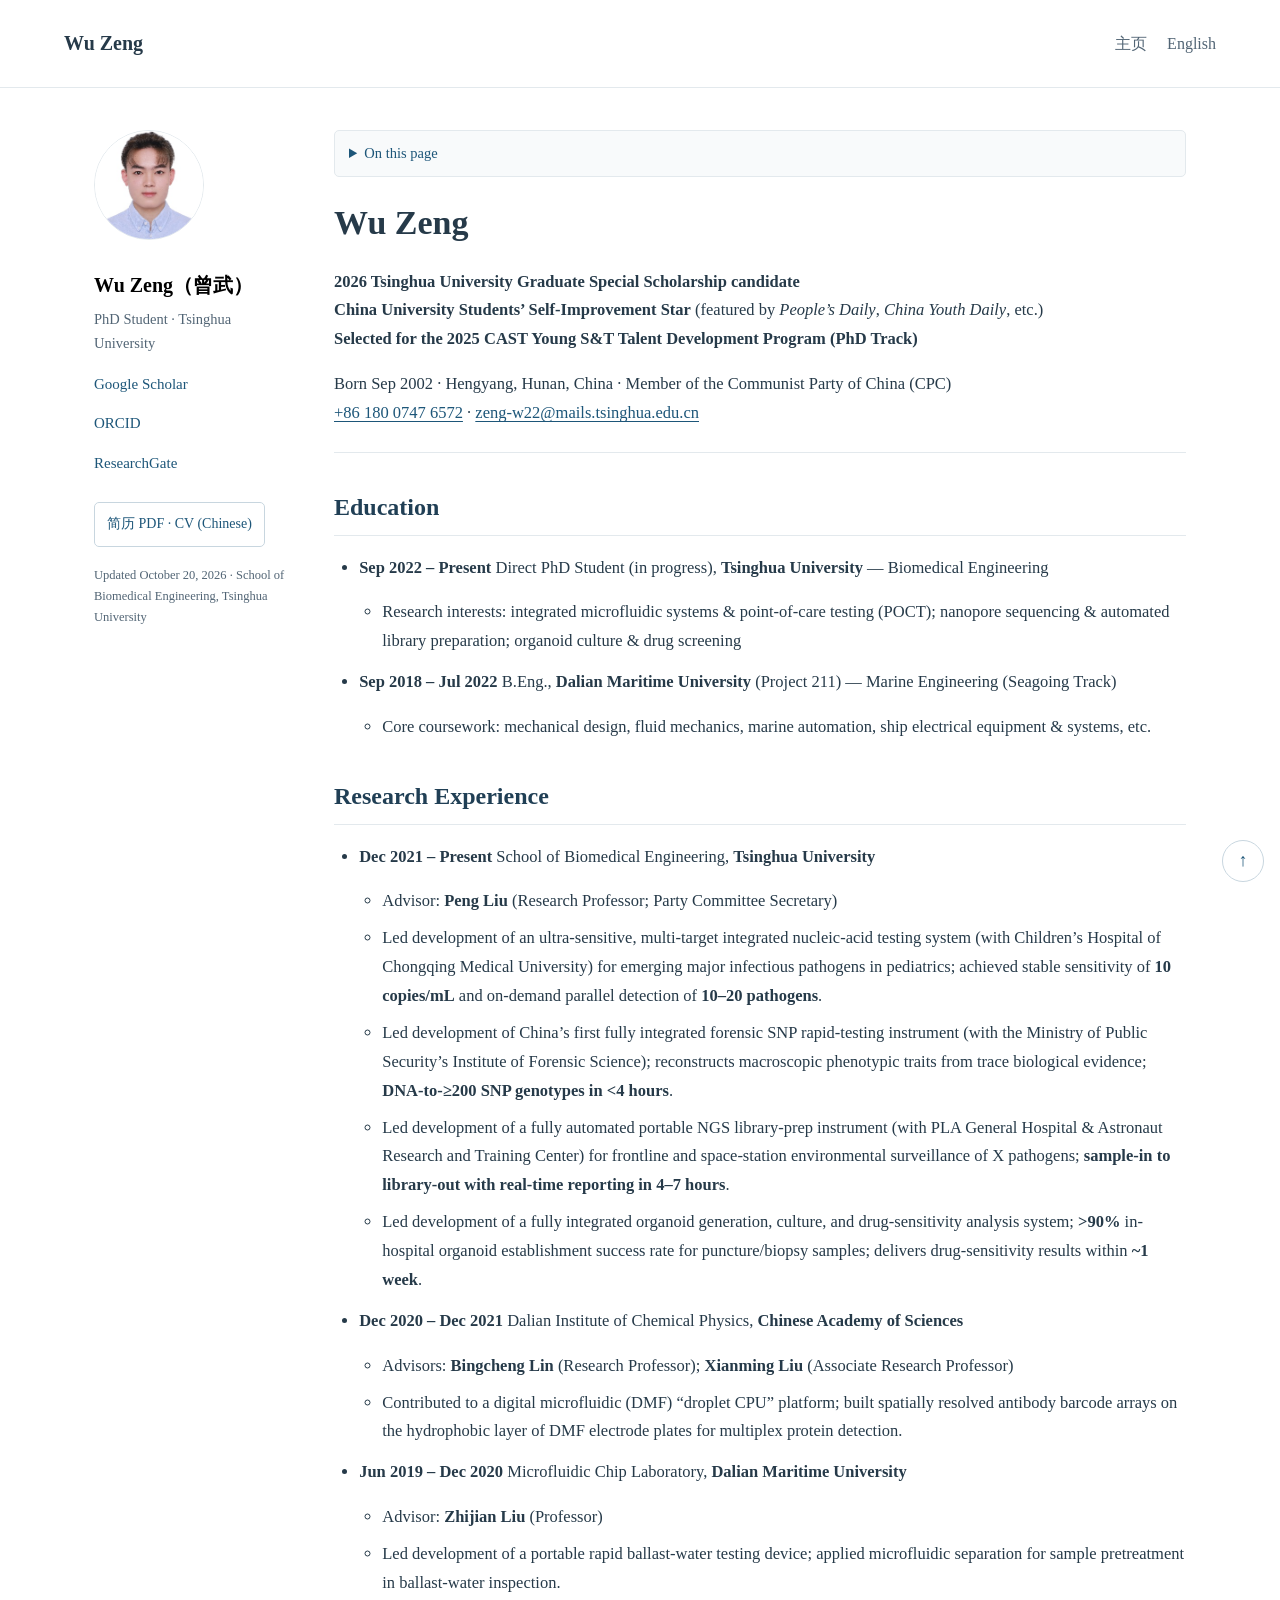
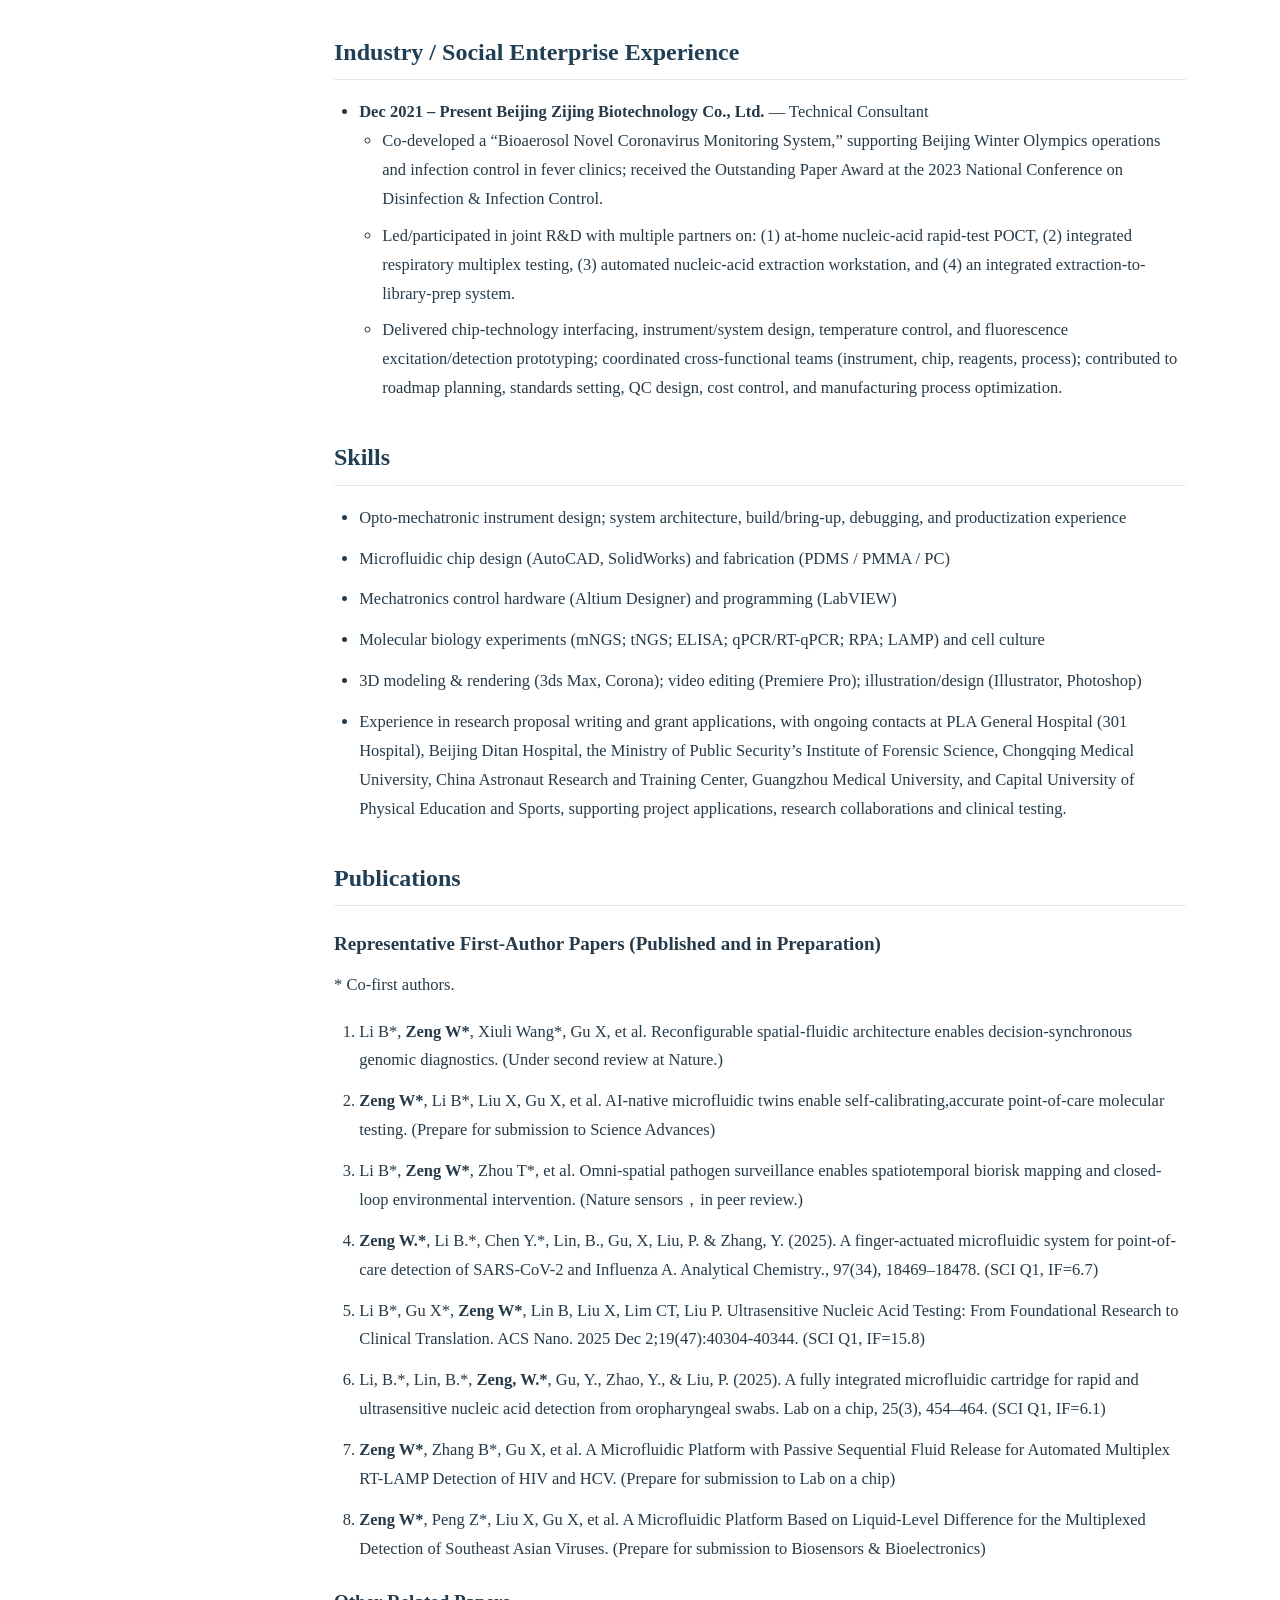
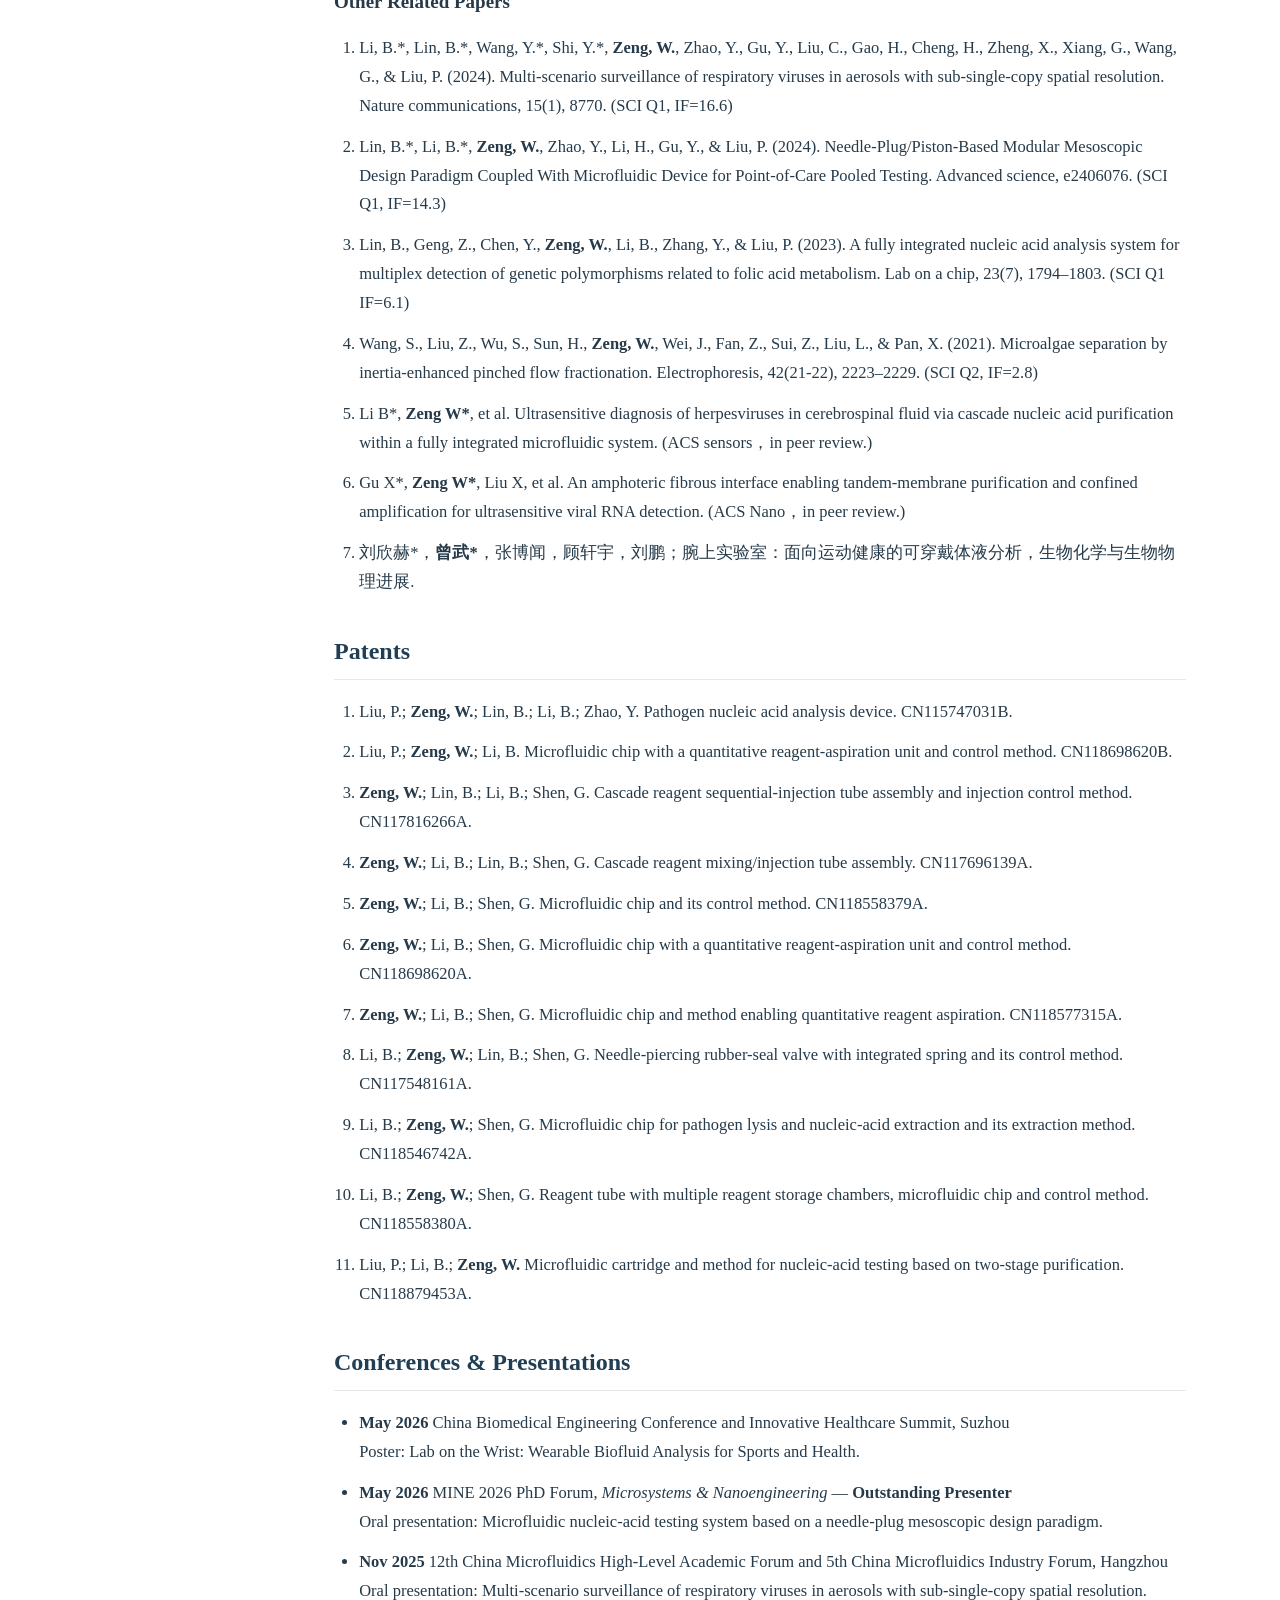
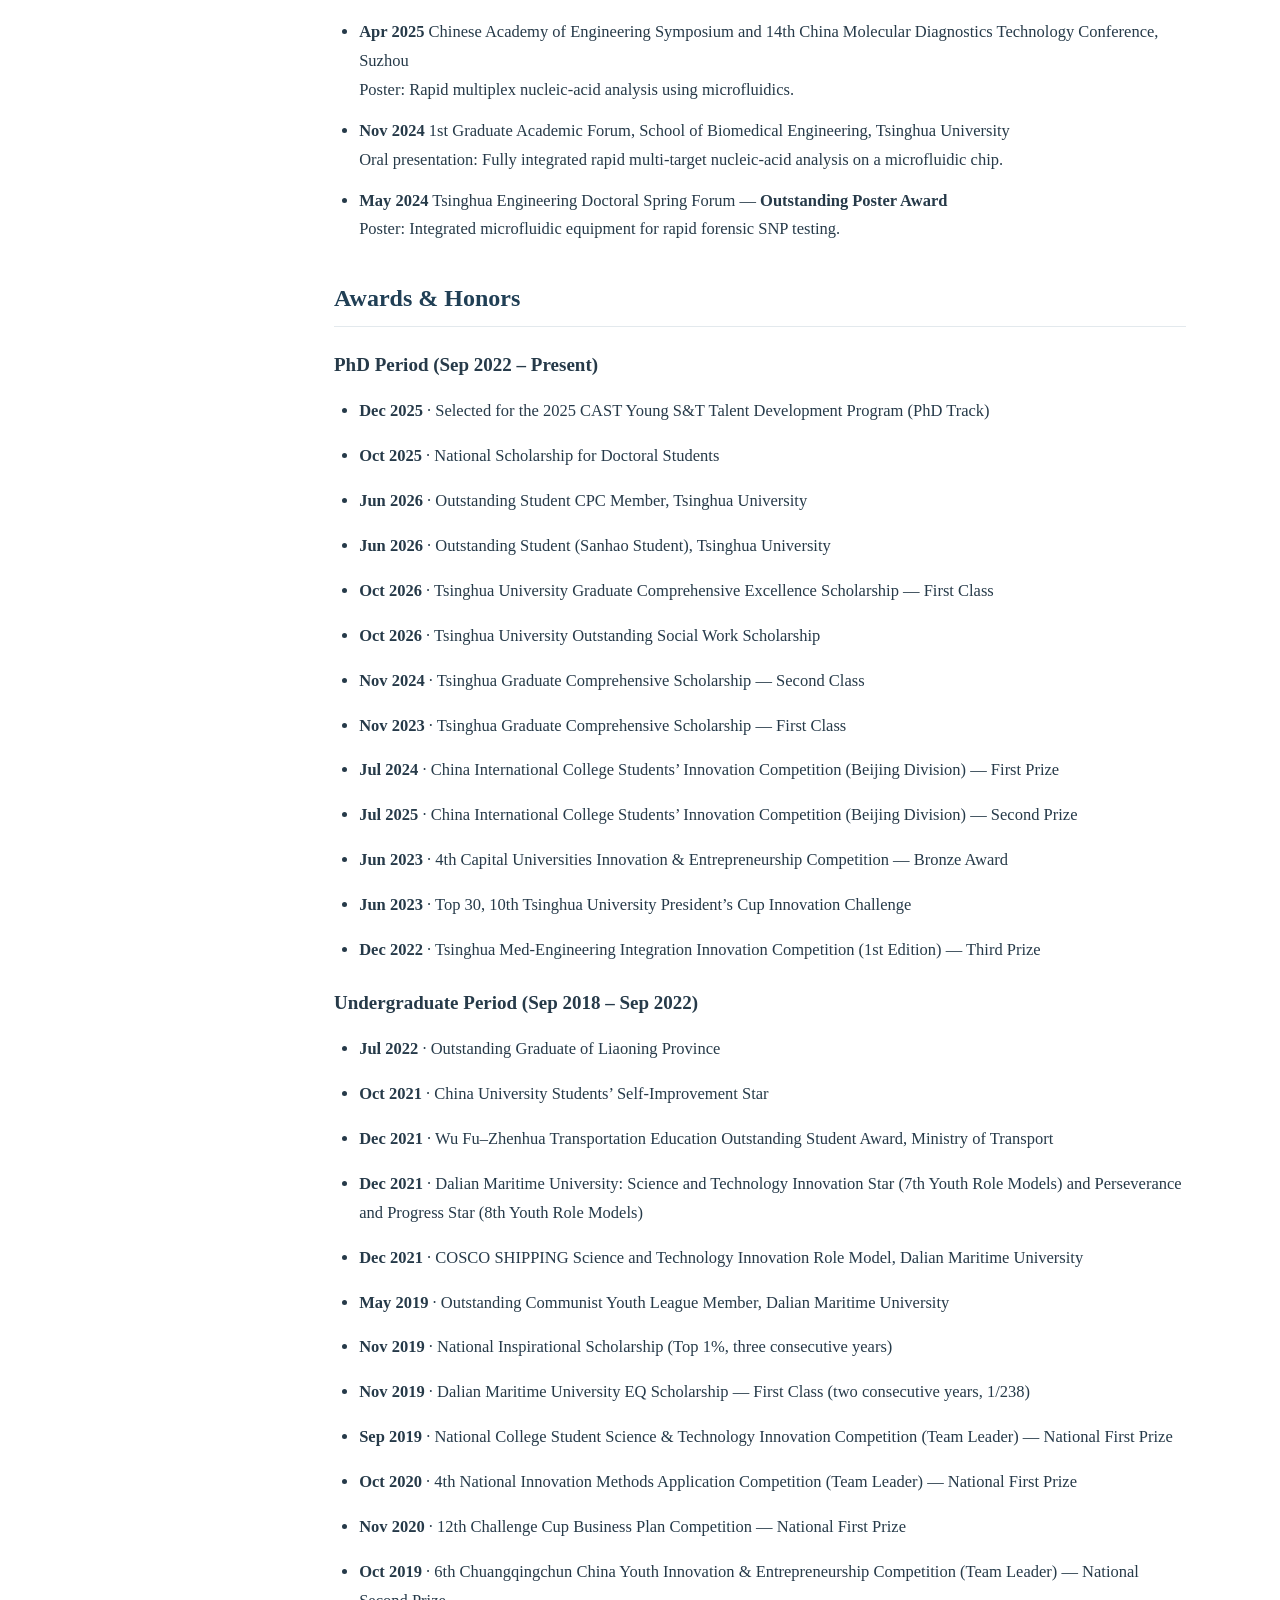
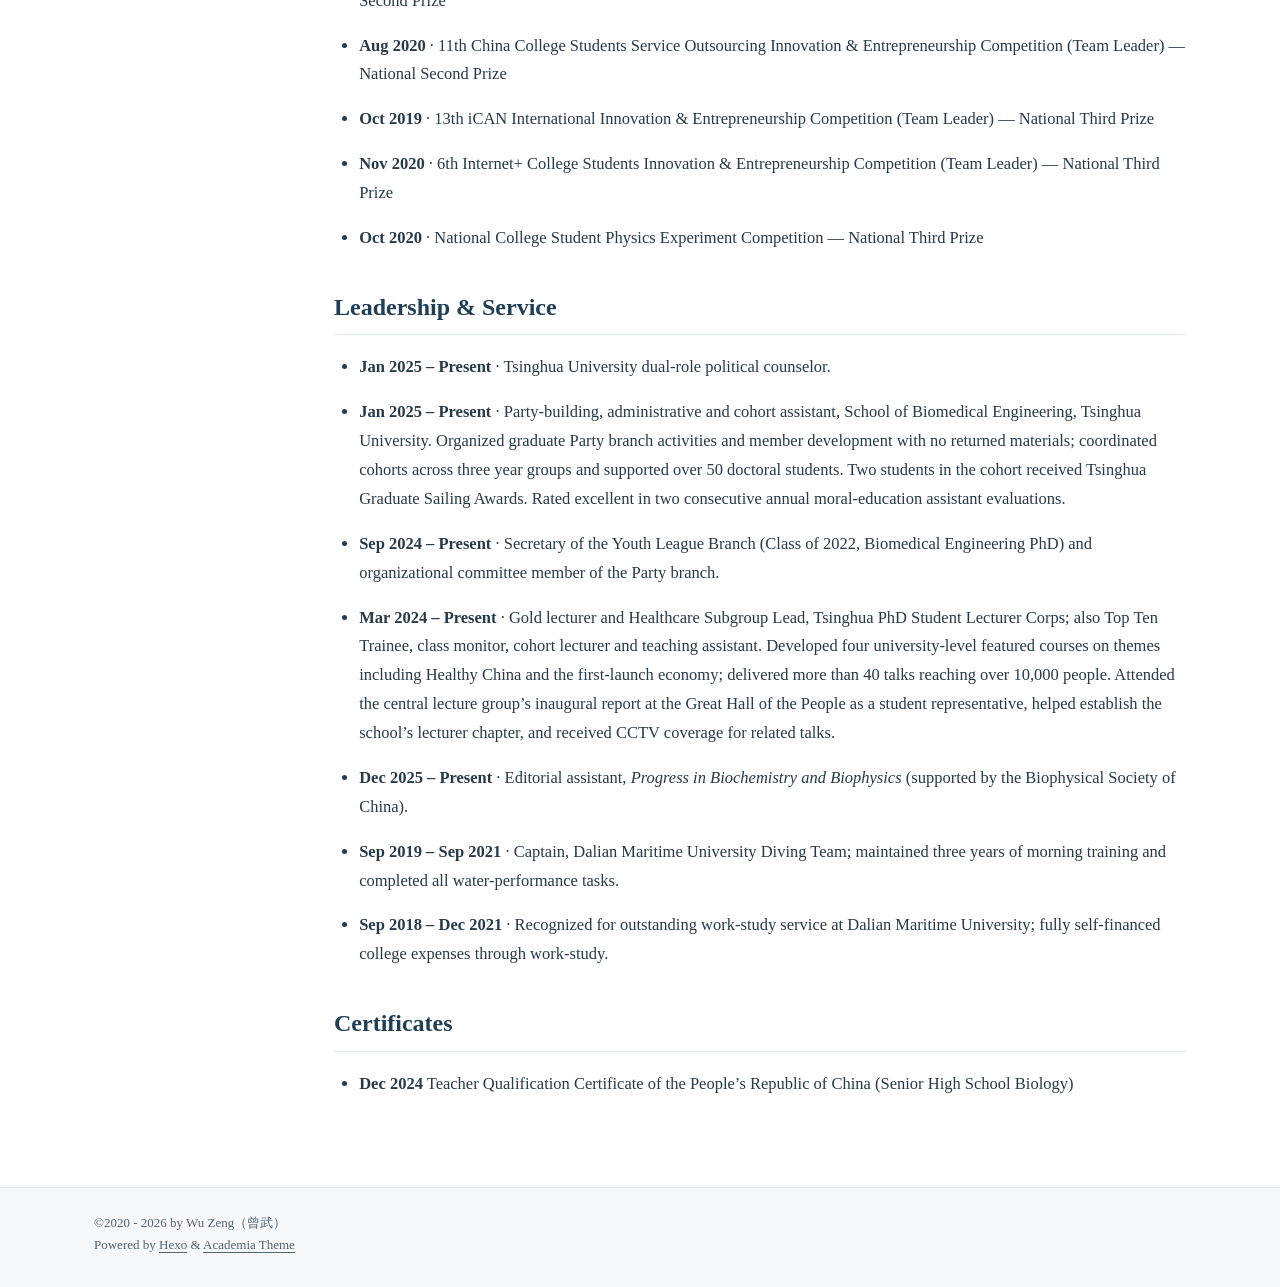
==== About/index.html @ 2850b3fa "Update profile from October 2026 resume Refresh bilingual publications, patents, awards, leadership " ====
<!DOCTYPE html><html lang="en"><head><meta charset="UTF-8"><meta http-equiv="X-UA-Compatible" content="IE=edge"><meta name="viewport" content="width=device-width, initial-scale=1"><title>Wu Zeng | Tsinghua University</title><meta name="author" content="Wu Zeng（曾武）"><meta name="description" content="Wu Zeng, PhD student in Biomedical Engineering at Tsinghua University. Research in microfluidics, molecular diagnostics, automated sequencing library preparation and organoids."><meta name="theme-color" content="#233e55"><meta name="referrer" content="strict-origin-when-cross-origin"><link rel="canonical" href="https://zengwu.cc/About/"><link rel="alternate" hreflang="zh-CN" href="https://zengwu.cc/"><link rel="alternate" hreflang="en" href="https://zengwu.cc/About/"><meta property="og:type" content="profile"><meta property="og:title" content="Wu Zeng | Tsinghua University"><meta property="og:description" content="Wu Zeng, PhD student in Biomedical Engineering at Tsinghua University. Research in microfluidics, molecular diagnostics, automated sequencing library preparation and organoids."><meta property="og:url" content="https://zengwu.cc/About/"><meta property="og:image" content="https://zengwu.cc/img/profile.png"><meta property="og:locale" content="en_US"><link rel="shortcut icon" href="/img/favicon.png"><link rel="stylesheet" href="/css/index.css"><link rel="stylesheet" href="/css/academic.css"></head><body id="top"><a class="skip-link" href="#main-content">Skip to content</a><header id="page_header"><div class="header_wrap"><div id="blog_name"><a class="blog_title" id="site-name" href="/">Wu Zeng</a></div><ul class="menus_items"><li class="menus_item"><a class="site-page" href="/"> 主页</a></li><li class="menus_item"><a class="site-page" href="/About/"> English</a></li></ul></div></header><main id="page_main"><div class="side-card sticky"><div class="card-wrap" itemscope itemtype="https://schema.org/Person"><div class="author-avatar"><img class="avatar-img" src="/img/profile.png" alt="曾武 Wu Zeng" width="110" height="110"></div><div class="author-discrip"><h3>Wu Zeng（曾武）</h3><p class="author-bio">PhD Student · Tsinghua University</p></div><div class="author-links"><ul class="social-links"><li><a class="e-social-link" href="https://scholar.google.com/citations?hl=zh-CN&amp;user=HeddSzEAAAAJ" target="_blank" rel="noopener noreferrer">Google Scholar</a></li><li><a class="e-social-link" href="https://orcid.org/0009-0006-3625-1698" target="_blank" rel="noopener noreferrer">ORCID</a></li><li><a class="e-social-link" href="https://www.researchgate.net/profile/Wu-Zeng-8?ev=hdr_xprf" target="_blank" rel="noopener noreferrer">ResearchGate</a></li></ul></div><a class="cv-links" href="/attaches/CV.pdf?v=290e15d41c3a" target="_blank" rel="noopener">简历 PDF · CV (Chinese)</a><p class="profile-updated">Updated October 20, 2026 · School of Biomedical Engineering, Tsinghua University</p></div></div><div class="page" id="main-content" itemscope itemtype="https://schema.org/CreativeWork"><details class="page-toc"><summary>On this page</summary><nav aria-label="On this page"><ol class="toc"><li class="toc-item toc-level-2"><a class="toc-link" href="#Education"><span class="toc-text">Education</span></a></li><li class="toc-item toc-level-2"><a class="toc-link" href="#Research-Experience"><span class="toc-text">Research Experience</span></a></li><li class="toc-item toc-level-2"><a class="toc-link" href="#Industry-Social-Enterprise-Experience"><span class="toc-text">Industry &#x2F; Social Enterprise Experience</span></a></li><li class="toc-item toc-level-2"><a class="toc-link" href="#Skills"><span class="toc-text">Skills</span></a></li><li class="toc-item toc-level-2"><a class="toc-link" href="#Publications"><span class="toc-text">Publications</span></a></li><li class="toc-item toc-level-2"><a class="toc-link" href="#Patents"><span class="toc-text">Patents</span></a></li><li class="toc-item toc-level-2"><a class="toc-link" href="#Conferences-Presentations"><span class="toc-text">Conferences &amp; Presentations</span></a></li><li class="toc-item toc-level-2"><a class="toc-link" href="#Awards-Honors"><span class="toc-text">Awards &amp; Honors</span></a></li><li class="toc-item toc-level-2"><a class="toc-link" href="#Leadership-Service"><span class="toc-text">Leadership &amp; Service</span></a></li><li class="toc-item toc-level-2"><a class="toc-link" href="#Certificates"><span class="toc-text">Certificates</span></a></li></ol></nav></details><h1 class="page-title">Wu Zeng</h1><article><p><strong>2026 Tsinghua University Graduate Special Scholarship candidate</strong><br><strong>China University Students’ Self-Improvement Star</strong> (featured by <em>People’s Daily</em>, <em>China Youth Daily</em>, etc.)<br><strong>Selected for the 2025 CAST Young S&amp;T Talent Development Program (PhD Track)</strong></p>
<p>Born Sep 2002 · Hengyang, Hunan, China · Member of the Communist Party of China (CPC)<br><a href="tel:+8618007476572">+86 180 0747 6572</a> · <a href="mailto:&#x7a;&#x65;&#x6e;&#x67;&#45;&#119;&#50;&#50;&#x40;&#x6d;&#x61;&#x69;&#108;&#115;&#x2e;&#116;&#115;&#x69;&#x6e;&#103;&#x68;&#117;&#97;&#x2e;&#x65;&#x64;&#x75;&#x2e;&#99;&#x6e;">zeng-w22@mails.tsinghua.edu.cn</a></p>
<hr>
<h2 id="Education"><a href="#Education" class="headerlink" title="Education"></a>Education</h2><ul>
<li><p><strong>Sep 2022 – Present</strong>  Direct PhD Student (in progress), <strong>Tsinghua University</strong> — Biomedical Engineering  </p>
<ul>
<li>Research interests: integrated microfluidic systems &amp; point-of-care testing (POCT); nanopore sequencing &amp; automated library preparation; organoid culture &amp; drug screening</li>
</ul>
</li>
<li><p><strong>Sep 2018 – Jul 2022</strong>  B.Eng., <strong>Dalian Maritime University</strong> (Project 211) — Marine Engineering (Seagoing Track)  </p>
<ul>
<li>Core coursework: mechanical design, fluid mechanics, marine automation, ship electrical equipment &amp; systems, etc.</li>
</ul>
</li>
</ul>
<h2 id="Research-Experience"><a href="#Research-Experience" class="headerlink" title="Research Experience"></a>Research Experience</h2><ul>
<li><p><strong>Dec 2021 – Present</strong>  School of Biomedical Engineering, <strong>Tsinghua University</strong>  </p>
<ul>
<li>Advisor: <strong>Peng Liu</strong> (Research Professor; Party Committee Secretary)  </li>
<li>Led development of an ultra-sensitive, multi-target integrated nucleic-acid testing system (with Children’s Hospital of Chongqing Medical University) for emerging major infectious pathogens in pediatrics; achieved stable sensitivity of <strong>10 copies&#x2F;mL</strong> and on-demand parallel detection of <strong>10–20 pathogens</strong>.  </li>
<li>Led development of China’s first fully integrated forensic SNP rapid-testing instrument (with the Ministry of Public Security’s Institute of Forensic Science); reconstructs macroscopic phenotypic traits from trace biological evidence; <strong>DNA-to-≥200 SNP genotypes in &lt;4 hours</strong>.  </li>
<li>Led development of a fully automated portable NGS library-prep instrument (with PLA General Hospital &amp; Astronaut Research and Training Center) for frontline and space-station environmental surveillance of X pathogens; <strong>sample-in to library-out with real-time reporting in 4–7 hours</strong>.  </li>
<li>Led development of a fully integrated organoid generation, culture, and drug-sensitivity analysis system; <strong>&gt;90%</strong> in-hospital organoid establishment success rate for puncture&#x2F;biopsy samples; delivers drug-sensitivity results within <strong>~1 week</strong>.</li>
</ul>
</li>
<li><p><strong>Dec 2020 – Dec 2021</strong>  Dalian Institute of Chemical Physics, <strong>Chinese Academy of Sciences</strong>  </p>
<ul>
<li>Advisors: <strong>Bingcheng Lin</strong> (Research Professor); <strong>Xianming Liu</strong> (Associate Research Professor)  </li>
<li>Contributed to a digital microfluidic (DMF) “droplet CPU” platform; built spatially resolved antibody barcode arrays on the hydrophobic layer of DMF electrode plates for multiplex protein detection.</li>
</ul>
</li>
<li><p><strong>Jun 2019 – Dec 2020</strong>  Microfluidic Chip Laboratory, <strong>Dalian Maritime University</strong>  </p>
<ul>
<li>Advisor: <strong>Zhijian Liu</strong> (Professor)  </li>
<li>Led development of a portable rapid ballast-water testing device; applied microfluidic separation for sample pretreatment in ballast-water inspection.</li>
</ul>
</li>
</ul>
<h2 id="Industry-Social-Enterprise-Experience"><a href="#Industry-Social-Enterprise-Experience" class="headerlink" title="Industry &#x2F; Social Enterprise Experience"></a>Industry &#x2F; Social Enterprise Experience</h2><ul>
<li><strong>Dec 2021 – Present</strong>  <strong>Beijing Zijing Biotechnology Co., Ltd.</strong> — Technical Consultant  <ul>
<li>Co-developed a “Bioaerosol Novel Coronavirus Monitoring System,” supporting Beijing Winter Olympics operations and infection control in fever clinics; received the Outstanding Paper Award at the 2023 National Conference on Disinfection &amp; Infection Control.  </li>
<li>Led&#x2F;participated in joint R&amp;D with multiple partners on: (1) at-home nucleic-acid rapid-test POCT, (2) integrated respiratory multiplex testing, (3) automated nucleic-acid extraction workstation, and (4) an integrated extraction-to-library-prep system.  </li>
<li>Delivered chip-technology interfacing, instrument&#x2F;system design, temperature control, and fluorescence excitation&#x2F;detection prototyping; coordinated cross-functional teams (instrument, chip, reagents, process); contributed to roadmap planning, standards setting, QC design, cost control, and manufacturing process optimization.</li>
</ul>
</li>
</ul>
<h2 id="Skills"><a href="#Skills" class="headerlink" title="Skills"></a>Skills</h2><ul>
<li>Opto-mechatronic instrument design; system architecture, build&#x2F;bring-up, debugging, and productization experience  </li>
<li>Microfluidic chip design (AutoCAD, SolidWorks) and fabrication (PDMS &#x2F; PMMA &#x2F; PC)  </li>
<li>Mechatronics control hardware (Altium Designer) and programming (LabVIEW)  </li>
<li>Molecular biology experiments (mNGS; tNGS; ELISA; qPCR&#x2F;RT-qPCR; RPA; LAMP) and cell culture  </li>
<li>3D modeling &amp; rendering (3ds Max, Corona); video editing (Premiere Pro); illustration&#x2F;design (Illustrator, Photoshop)  </li>
<li>Experience in research proposal writing and grant applications, with ongoing contacts at PLA General Hospital (301 Hospital), Beijing Ditan Hospital, the Ministry of Public Security’s Institute of Forensic Science, Chongqing Medical University, China Astronaut Research and Training Center, Guangzhou Medical University, and Capital University of Physical Education and Sports, supporting project applications, research collaborations and clinical testing.</li>
</ul>
<h2 id="Publications"><a href="#Publications" class="headerlink" title="Publications"></a>Publications</h2><h3 id="Representative-First-Author-Papers-Published-and-in-Preparation"><a href="#Representative-First-Author-Papers-Published-and-in-Preparation" class="headerlink" title="Representative First-Author Papers (Published and in Preparation)"></a>Representative First-Author Papers (Published and in Preparation)</h3><p>&#42; Co-first authors.</p>
<ol>
<li>Li B&#42;, <strong>Zeng W&#42;</strong>, Xiuli Wang&#42;, Gu X, et al. Reconfigurable spatial-fluidic architecture enables decision-synchronous genomic diagnostics. (Under second review at Nature.)</li>
<li><strong>Zeng W&#42;</strong>, Li B&#42;, Liu X, Gu X, et al. AI-native microfluidic twins enable self-calibrating,accurate point-of-care molecular testing. (Prepare for submission to Science Advances)</li>
<li>Li B&#42;, <strong>Zeng W&#42;</strong>, Zhou T&#42;, et al. Omni-spatial pathogen surveillance enables spatiotemporal biorisk mapping and closed-loop environmental intervention. (Nature sensors，in peer review.)</li>
<li><strong>Zeng W.&#42;</strong>, Li B.&#42;, Chen Y.&#42;, Lin, B., Gu, X, Liu, P. &amp; Zhang, Y. (2025). A finger-actuated microfluidic system for point-of-care detection of SARS-CoV-2 and Influenza A. Analytical Chemistry., 97(34), 18469–18478. (SCI Q1, IF&#x3D;6.7)</li>
<li>Li B&#42;, Gu X&#42;, <strong>Zeng W&#42;</strong>, Lin B, Liu X, Lim CT, Liu P. Ultrasensitive Nucleic Acid Testing: From Foundational Research to Clinical Translation. ACS Nano. 2025 Dec 2;19(47):40304-40344. (SCI Q1, IF&#x3D;15.8)</li>
<li>Li, B.&#42;, Lin, B.&#42;, <strong>Zeng, W.&#42;</strong>, Gu, Y., Zhao, Y., &amp; Liu, P. (2025). A fully integrated microfluidic cartridge for rapid and ultrasensitive nucleic acid detection from oropharyngeal swabs. Lab on a chip, 25(3), 454–464. (SCI Q1, IF&#x3D;6.1)</li>
<li><strong>Zeng W&#42;</strong>, Zhang B&#42;, Gu X, et al. A Microfluidic Platform with Passive Sequential Fluid Release for Automated Multiplex RT-LAMP Detection of HIV and HCV. (Prepare for submission to Lab on a chip)</li>
<li><strong>Zeng W&#42;</strong>, Peng Z&#42;, Liu X, Gu X, et al. A Microfluidic Platform Based on Liquid-Level Difference for the Multiplexed Detection of Southeast Asian Viruses. (Prepare for submission to Biosensors &amp; Bioelectronics)</li>
</ol>
<h3 id="Other-Related-Papers"><a href="#Other-Related-Papers" class="headerlink" title="Other Related Papers"></a>Other Related Papers</h3><ol>
<li>Li, B.&#42;, Lin, B.&#42;, Wang, Y.&#42;, Shi, Y.&#42;, <strong>Zeng, W.</strong>, Zhao, Y., Gu, Y., Liu, C., Gao, H., Cheng, H., Zheng, X., Xiang, G., Wang, G., &amp; Liu, P. (2024). Multi-scenario surveillance of respiratory viruses in aerosols with sub-single-copy spatial resolution. Nature communications, 15(1), 8770. (SCI Q1, IF&#x3D;16.6)</li>
<li>Lin, B.&#42;, Li, B.&#42;, <strong>Zeng, W.</strong>, Zhao, Y., Li, H., Gu, Y., &amp; Liu, P. (2024). Needle-Plug&#x2F;Piston-Based Modular Mesoscopic Design Paradigm Coupled With Microfluidic Device for Point-of-Care Pooled Testing. Advanced science, e2406076. (SCI Q1, IF&#x3D;14.3)</li>
<li>Lin, B., Geng, Z., Chen, Y., <strong>Zeng, W.</strong>, Li, B., Zhang, Y., &amp; Liu, P. (2023). A fully integrated nucleic acid analysis system for multiplex detection of genetic polymorphisms related to folic acid metabolism. Lab on a chip, 23(7), 1794–1803. (SCI Q1 IF&#x3D;6.1)</li>
<li>Wang, S., Liu, Z., Wu, S., Sun, H., <strong>Zeng, W.</strong>, Wei, J., Fan, Z., Sui, Z., Liu, L., &amp; Pan, X. (2021). Microalgae separation by inertia-enhanced pinched flow fractionation. Electrophoresis, 42(21-22), 2223–2229. (SCI Q2, IF&#x3D;2.8)</li>
<li>Li B&#42;, <strong>Zeng W&#42;</strong>, et al. Ultrasensitive diagnosis of herpesviruses in cerebrospinal fluid via cascade nucleic acid purification within a fully integrated microfluidic system. (ACS sensors，in peer review.)</li>
<li>Gu X&#42;, <strong>Zeng W&#42;</strong>, Liu X, et al. An amphoteric fibrous interface enabling tandem-membrane purification and confined amplification for ultrasensitive viral RNA detection. (ACS Nano，in peer review.)</li>
<li>刘欣赫&#42;，<strong>曾武&#42;</strong>，张博闻，顾轩宇，刘鹏；腕上实验室：面向运动健康的可穿戴体液分析，生物化学与生物物理进展.</li>
</ol>
<h2 id="Patents"><a href="#Patents" class="headerlink" title="Patents"></a>Patents</h2><ol>
<li>Liu, P.; <strong>Zeng, W.</strong>; Lin, B.; Li, B.; Zhao, Y. Pathogen nucleic acid analysis device. CN115747031B.</li>
<li>Liu, P.; <strong>Zeng, W.</strong>; Li, B. Microfluidic chip with a quantitative reagent-aspiration unit and control method. CN118698620B.</li>
<li><strong>Zeng, W.</strong>; Lin, B.; Li, B.; Shen, G. Cascade reagent sequential-injection tube assembly and injection control method. CN117816266A.</li>
<li><strong>Zeng, W.</strong>; Li, B.; Lin, B.; Shen, G. Cascade reagent mixing&#x2F;injection tube assembly. CN117696139A.</li>
<li><strong>Zeng, W.</strong>; Li, B.; Shen, G. Microfluidic chip and its control method. CN118558379A.</li>
<li><strong>Zeng, W.</strong>; Li, B.; Shen, G. Microfluidic chip with a quantitative reagent-aspiration unit and control method. CN118698620A.</li>
<li><strong>Zeng, W.</strong>; Li, B.; Shen, G. Microfluidic chip and method enabling quantitative reagent aspiration. CN118577315A.</li>
<li>Li, B.; <strong>Zeng, W.</strong>; Lin, B.; Shen, G. Needle-piercing rubber-seal valve with integrated spring and its control method. CN117548161A.</li>
<li>Li, B.; <strong>Zeng, W.</strong>; Shen, G. Microfluidic chip for pathogen lysis and nucleic-acid extraction and its extraction method. CN118546742A.</li>
<li>Li, B.; <strong>Zeng, W.</strong>; Shen, G. Reagent tube with multiple reagent storage chambers, microfluidic chip and control method. CN118558380A.</li>
<li>Liu, P.; Li, B.; <strong>Zeng, W.</strong> Microfluidic cartridge and method for nucleic-acid testing based on two-stage purification. CN118879453A.</li>
</ol>
<h2 id="Conferences-Presentations"><a href="#Conferences-Presentations" class="headerlink" title="Conferences &amp; Presentations"></a>Conferences &amp; Presentations</h2><ul>
<li><strong>May 2026</strong> China Biomedical Engineering Conference and Innovative Healthcare Summit, Suzhou<br>Poster: Lab on the Wrist: Wearable Biofluid Analysis for Sports and Health.</li>
<li><strong>May 2026</strong> MINE 2026 PhD Forum, <em>Microsystems &amp; Nanoengineering</em> — <strong>Outstanding Presenter</strong><br>Oral presentation: Microfluidic nucleic-acid testing system based on a needle-plug mesoscopic design paradigm.</li>
<li><strong>Nov 2025</strong> 12th China Microfluidics High-Level Academic Forum and 5th China Microfluidics Industry Forum, Hangzhou<br>Oral presentation: Multi-scenario surveillance of respiratory viruses in aerosols with sub-single-copy spatial resolution.</li>
<li><strong>Apr 2025</strong> Chinese Academy of Engineering Symposium and 14th China Molecular Diagnostics Technology Conference, Suzhou<br>Poster: Rapid multiplex nucleic-acid analysis using microfluidics.</li>
<li><strong>Nov 2024</strong> 1st Graduate Academic Forum, School of Biomedical Engineering, Tsinghua University<br>Oral presentation: Fully integrated rapid multi-target nucleic-acid analysis on a microfluidic chip.</li>
<li><strong>May 2024</strong> Tsinghua Engineering Doctoral Spring Forum — <strong>Outstanding Poster Award</strong><br>Poster: Integrated microfluidic equipment for rapid forensic SNP testing.</li>
</ul>
<h2 id="Awards-Honors"><a href="#Awards-Honors" class="headerlink" title="Awards &amp; Honors"></a>Awards &amp; Honors</h2><h3 id="PhD-Period-Sep-2022-–-Present"><a href="#PhD-Period-Sep-2022-–-Present" class="headerlink" title="PhD Period (Sep 2022 – Present)"></a>PhD Period (Sep 2022 – Present)</h3><ul>
<li><p><strong>Dec 2025</strong> · Selected for the 2025 CAST Young S&amp;T Talent Development Program (PhD Track)</p>
</li>
<li><p><strong>Oct 2025</strong> · National Scholarship for Doctoral Students</p>
</li>
<li><p><strong>Jun 2026</strong> · Outstanding Student CPC Member, Tsinghua University</p>
</li>
<li><p><strong>Jun 2026</strong> · Outstanding Student (Sanhao Student), Tsinghua University</p>
</li>
<li><p><strong>Oct 2026</strong> · Tsinghua University Graduate Comprehensive Excellence Scholarship — First Class</p>
</li>
<li><p><strong>Oct 2026</strong> · Tsinghua University Outstanding Social Work Scholarship</p>
</li>
<li><p><strong>Nov 2024</strong> · Tsinghua Graduate Comprehensive Scholarship — Second Class</p>
</li>
<li><p><strong>Nov 2023</strong> · Tsinghua Graduate Comprehensive Scholarship — First Class</p>
</li>
<li><p><strong>Jul 2024</strong> · China International College Students’ Innovation Competition (Beijing Division) — First Prize</p>
</li>
<li><p><strong>Jul 2025</strong> · China International College Students’ Innovation Competition (Beijing Division) — Second Prize</p>
</li>
<li><p><strong>Jun 2023</strong> · 4th Capital Universities Innovation &amp; Entrepreneurship Competition — Bronze Award</p>
</li>
<li><p><strong>Jun 2023</strong> · Top 30, 10th Tsinghua University President’s Cup Innovation Challenge</p>
</li>
<li><p><strong>Dec 2022</strong> · Tsinghua Med-Engineering Integration Innovation Competition (1st Edition) — Third Prize</p>
</li>
</ul>
<h3 id="Undergraduate-Period-Sep-2018-–-Sep-2022"><a href="#Undergraduate-Period-Sep-2018-–-Sep-2022" class="headerlink" title="Undergraduate Period (Sep 2018 – Sep 2022)"></a>Undergraduate Period (Sep 2018 – Sep 2022)</h3><ul>
<li><p><strong>Jul 2022</strong> · Outstanding Graduate of Liaoning Province</p>
</li>
<li><p><strong>Oct 2021</strong> · China University Students’ Self-Improvement Star</p>
</li>
<li><p><strong>Dec 2021</strong> · Wu Fu–Zhenhua Transportation Education Outstanding Student Award, Ministry of Transport</p>
</li>
<li><p><strong>Dec 2021</strong> · Dalian Maritime University: Science and Technology Innovation Star (7th Youth Role Models) and Perseverance and Progress Star (8th Youth Role Models)</p>
</li>
<li><p><strong>Dec 2021</strong> · COSCO SHIPPING Science and Technology Innovation Role Model, Dalian Maritime University</p>
</li>
<li><p><strong>May 2019</strong> · Outstanding Communist Youth League Member, Dalian Maritime University</p>
</li>
<li><p><strong>Nov 2019</strong> · National Inspirational Scholarship (Top 1%, three consecutive years)</p>
</li>
<li><p><strong>Nov 2019</strong> · Dalian Maritime University EQ Scholarship — First Class (two consecutive years, 1&#x2F;238)</p>
</li>
<li><p><strong>Sep 2019</strong> · National College Student Science &amp; Technology Innovation Competition (Team Leader) — National First Prize</p>
</li>
<li><p><strong>Oct 2020</strong> · 4th National Innovation Methods Application Competition (Team Leader) — National First Prize</p>
</li>
<li><p><strong>Nov 2020</strong> · 12th Challenge Cup Business Plan Competition — National First Prize</p>
</li>
<li><p><strong>Oct 2019</strong> · 6th Chuangqingchun China Youth Innovation &amp; Entrepreneurship Competition (Team Leader) — National Second Prize</p>
</li>
<li><p><strong>Aug 2020</strong> · 11th China College Students Service Outsourcing Innovation &amp; Entrepreneurship Competition (Team Leader) — National Second Prize</p>
</li>
<li><p><strong>Oct 2019</strong> · 13th iCAN International Innovation &amp; Entrepreneurship Competition (Team Leader) — National Third Prize</p>
</li>
<li><p><strong>Nov 2020</strong> · 6th Internet+ College Students Innovation &amp; Entrepreneurship Competition (Team Leader) — National Third Prize</p>
</li>
<li><p><strong>Oct 2020</strong> · National College Student Physics Experiment Competition — National Third Prize</p>
</li>
</ul>
<h2 id="Leadership-Service"><a href="#Leadership-Service" class="headerlink" title="Leadership &amp; Service"></a>Leadership &amp; Service</h2><ul>
<li><p><strong>Jan 2025 – Present</strong> · Tsinghua University dual-role political counselor.</p>
</li>
<li><p><strong>Jan 2025 – Present</strong> · Party-building, administrative and cohort assistant, School of Biomedical Engineering, Tsinghua University. Organized graduate Party branch activities and member development with no returned materials; coordinated cohorts across three year groups and supported over 50 doctoral students. Two students in the cohort received Tsinghua Graduate Sailing Awards. Rated excellent in two consecutive annual moral-education assistant evaluations.</p>
</li>
<li><p><strong>Sep 2024 – Present</strong> · Secretary of the Youth League Branch (Class of 2022, Biomedical Engineering PhD) and organizational committee member of the Party branch.</p>
</li>
<li><p><strong>Mar 2024 – Present</strong> · Gold lecturer and Healthcare Subgroup Lead, Tsinghua PhD Student Lecturer Corps; also Top Ten Trainee, class monitor, cohort lecturer and teaching assistant. Developed four university-level featured courses on themes including Healthy China and the first-launch economy; delivered more than 40 talks reaching over 10,000 people. Attended the central lecture group’s inaugural report at the Great Hall of the People as a student representative, helped establish the school’s lecturer chapter, and received CCTV coverage for related talks.</p>
</li>
<li><p><strong>Dec 2025 – Present</strong> · Editorial assistant, <em>Progress in Biochemistry and Biophysics</em> (supported by the Biophysical Society of China).</p>
</li>
<li><p><strong>Sep 2019 – Sep 2021</strong> · Captain, Dalian Maritime University Diving Team; maintained three years of morning training and completed all water-performance tasks.</p>
</li>
<li><p><strong>Sep 2018 – Dec 2021</strong> · Recognized for outstanding work-study service at Dalian Maritime University; fully self-financed college expenses through work-study.</p>
</li>
</ul>
<h2 id="Certificates"><a href="#Certificates" class="headerlink" title="Certificates"></a>Certificates</h2><ul>
<li><strong>Dec 2024</strong> Teacher Qualification Certificate of the People’s Republic of China (Senior High School Biology)</li>
</ul>
</article></div></main><a class="back-to-top" href="#top" aria-label="Back to top">↑</a><footer id="page_footer"><div class="footer_wrap"><div class="copyright">&copy;2020 - 2026 by Wu Zeng（曾武）</div><div class="theme-info">Powered by <a target="_blank" href="https://hexo.io" rel="nofollow noopener">Hexo</a> & <a target="_blank" href="https://github.com/PhosphorW/hexo-theme-academia" rel="nofollow noopener">Academia Theme</a></div></div></footer></body></html>
---- css/index.css ----
.page pre,
.page .highlight {
  overflow: auto;
  margin: 0 0 1rem;
  padding: 0;
  background: #f8f8f8;
  color: #525252;
  font-size: 1.6rem;
  clear: both;
}
figure.highlight {
  position: relative;
}
.page .highlight code {
  padding: 0.2rem 0.3rem;
  word-wrap: break-word;
  font-size: 1.6rem !important;
}
.page pre {
  padding: 10px 20px;
}
.page pre code {
  padding: 0;
  background: none;
  color: #525252;
  text-shadow: none;
}
.page .highlight {
  position: relative;
  border-radius: 1px;
}
.page .highlight pre {
  margin: 0;
  padding: 8px 0;
  border: none;
}
.page .highlight .line::selection {
  background: rgba(128,203,196,0.251);
  color: #525252;
}
.page .highlight .line.marked {
  background-color: rgba(128,203,196,0.251);
}
.page .highlight table {
  position: relative;
  margin: 0;
  width: auto;
  border: none;
}
.page .highlight td {
  padding: 0;
  border: none;
}
.page .highlight .gutter pre {
  padding-right: 0.8rem;
  padding-left: 0.7rem;
  background-color: #f8f8f8;
  color: #cfd8dc;
  text-align: right;
}
.page .highlight .code pre {
  padding-right: 0.5rem;
  padding-left: 0.5rem;
  width: 100%;
  background-color: #f8f8f8;
}
.page .highlight .line {
  height: 1rem;
}
.page .gutter {
  user-select: none;
  -webkit-user-select: none;
  -moz-user-select: none;
  -ms-user-select: none;
}
.page .gist table {
  width: auto;
}
.page .gist table td {
  border: none;
}
.page pre .deletion {
  background: #fdd;
}
.page pre .addition {
  background: #dfd;
}
.page pre .meta {
  color: #7c4dff;
}
.page pre .comment {
  color: rgba(144,164,174,0.565);
}
.page pre .comment::selection {
  background: rgba(128,203,196,0.251);
  color: #525252;
}
.page pre .variable,
.page pre .attribute,
.page pre .regexp,
.page pre .ruby .constant,
.page pre .xml .tag .title,
.page pre .xml .pi,
.page pre .xml .doctype,
.page pre .html .doctype,
.page pre .css .id,
.page pre .tag .name,
.page pre .css .class,
.page pre .css .pseudo {
  color: #e53935;
}
.page pre .variable::selection,
.page pre .attribute::selection,
.page pre .regexp::selection,
.page pre .ruby .constant::selection,
.page pre .xml .tag .title::selection,
.page pre .xml .pi::selection,
.page pre .xml .doctype::selection,
.page pre .html .doctype::selection,
.page pre .css .id::selection,
.page pre .tag .name::selection,
.page pre .css .class::selection,
.page pre .css .pseudo::selection {
  background: rgba(128,203,196,0.251);
  color: #525252;
}
.page pre .tag {
  color: #c62641;
}
.page pre .tag::selection {
  background: rgba(128,203,196,0.251);
  color: #525252;
}
.page pre .number,
.page pre .preprocessor,
.page pre .literal,
.page pre .params,
.page pre .constant,
.page pre .command {
  color: #f76d47;
}
.page pre .number::selection,
.page pre .preprocessor::selection,
.page pre .literal::selection,
.page pre .params::selection,
.page pre .constant::selection,
.page pre .command::selection {
  background: rgba(128,203,196,0.251);
  color: #525252;
}
.page pre .built_in {
  color: #ffb62c;
}
.page pre .built_in::selection {
  background: rgba(128,203,196,0.251);
  color: #525252;
}
.page pre .ruby .class .title,
.page pre .css .rules .attribute,
.page pre .string,
.page pre .value,
.page pre .inheritance,
.page pre .header,
.page pre .ruby .symbol,
.page pre .xml .cdata,
.page pre .special,
.page pre .number,
.page pre .formula {
  color: #0086b3;
}
.page pre .ruby .class .title::selection,
.page pre .css .rules .attribute::selection,
.page pre .string::selection,
.page pre .value::selection,
.page pre .inheritance::selection,
.page pre .header::selection,
.page pre .ruby .symbol::selection,
.page pre .xml .cdata::selection,
.page pre .special::selection,
.page pre .number::selection,
.page pre .formula::selection {
  background: rgba(128,203,196,0.251);
  color: #525252;
}
.page pre .keyword,
.page pre .title,
.page pre .css .hexcolor {
  color: #c62641;
}
.page pre .keyword::selection,
.page pre .title::selection,
.page pre .css .hexcolor::selection {
  background: rgba(128,203,196,0.251);
  color: #525252;
}
.page pre .function,
.page pre .python .decorator,
.page pre .python .title,
.page pre .ruby .function .title,
.page pre .ruby .title .keyword,
.page pre .perl .sub,
.page pre .javascript .title,
.page pre .coffeescript .title {
  color: #6182b8;
}
.page pre .function::selection,
.page pre .python .decorator::selection,
.page pre .python .title::selection,
.page pre .ruby .function .title::selection,
.page pre .ruby .title .keyword::selection,
.page pre .perl .sub::selection,
.page pre .javascript .title::selection,
.page pre .coffeescript .title::selection {
  background: rgba(128,203,196,0.251);
  color: #525252;
}
.page pre .tag .attr,
.page pre .javascript .function {
  color: #7c4dff;
}
.page pre .tag .attr::selection,
.page pre .javascript .function::selection {
  background: rgba(128,203,196,0.251);
  color: #525252;
}
* {
  -webkit-text-size-adjust: none;
}
html {
  height: 100%;
  margin: 0;
  font-size: 62.5%;
  -webkit-font-smoothing: antialiased;
  box-sizing: border-box;
}
body {
  height: 100%;
  margin: 0;
  padding: 0;
  color: #494e52;
  font-size: 1.8em;
  line-height: 1.5;
  font-family: "Times New Roman", FangSong, STFangsong, sans-serif;
  scroll-behavior: smooth;
}
a,
span,
.btn {
  font-family: "Times New Roman", FangSong, STFangsong, sans-serif;
}
img {
  max-width: 100%;
}
blockquote {
  position: relative;
  color: #999;
  font-weight: 400;
  background-color: #f7f7f7;
  border-left: 5px solid #777;
  padding: 1rem 1rem 1rem 1.5rem;
  margin: 1rem 3rem 1rem 2rem;
}
blockquote p {
  margin: 0;
}
#page_header {
  position: relative;
  border-bottom: 1px solid #f2f3f3;
  -webkit-animation: intro 0.3s both;
  animation: intro 0.3s both;
  -webkit-animation-delay: 0.15s;
  animation-delay: 0.15s;
  z-index: 20;
}
.header_wrap {
  max-width: 1200px;
  margin-left: auto;
  margin-right: auto;
  clear: both;
  padding: 1.6rem 2rem 1rem;
  font-size: 2rem;
}
#blog_name {
  display: inline-block;
  width: auto;
  vertical-align: top;
}
#blog_name a {
  display: block;
  margin: 0 1.6rem;
  padding: 0.8rem 0;
  color: #7a8288;
  font-weight: 600;
  text-decoration: none;
  -webkit-transition: all 0.2s ease-in-out;
  transition: all 0.2s ease-in-out;
}
#blog_name a:hover {
  color: #000;
}
@media (max-width: 34em) {
  .menus-open .menus_items {
    visibility: visible;
    opacity: 1;
    pointer-events: auto;
  }
  .menus_items {
    visibility: hidden;
    opacity: 0;
    position: absolute;
    right: 10px;
    margin: 0;
    box-shadow: rgba(0,0,0,0.25) 0px 0px 10px;
    padding: 5px;
    border-width: 1px;
    border-style: solid;
    border-color: #f2f3f3;
    border-image: initial;
    border-radius: 4px;
    background: #fff;
    list-style: none;
    transition: all ease-in-out 0.2s;
    pointer-events: none;
  }
  .menus_items::before {
    display: block;
    content: "";
    position: absolute;
    top: -10px;
    left: calc(50% + 15px);
    width: 0px;
    z-index: 0;
    border-style: solid;
    border-width: 0px 10px 10px;
    border-color: #fff transparent;
  }
  .menus_items li {
    display: block;
    border-bottom: 1px solid #f2f3f3;
  }
  .menus_items li a {
    display: block;
    color: #7a8288;
    font-size: 1.6rem;
    margin: 0px;
    padding: 8px 15px;
    text-decoration: none;
    transition: all 0.2s ease-in-out 0s;
  }
}
.menus_icon {
  display: inline-block;
  position: absolute;
  right: 30px;
  top: 22px;
  height: 30px;
  width: 30px;
  background-color: #7a8288;
  color: #fff;
  cursor: pointer;
  padding: 0px 0.3rem;
  border-width: 0px;
  outline: none;
}
.menus-open .navicon {
  background: transparent;
}
.menus-open .navicon::before {
  transform-origin: 50% 50%;
  top: 0px;
  left: -3px;
  width: 25px;
  transform: rotate3d(0, 0, 1, 45deg);
}
.menus-open .navicon::after {
  transform-origin: 50% 50%;
  top: 0px;
  left: -3px;
  width: 25px;
  transform: rotate3d(0, 0, 1, -45deg);
}
@media (min-width: 34em) {
  .menus_items {
    display: inline-block;
    list-style-type: none;
    margin: 0;
    clear: both;
  }
  .menus_items li {
    display: table-cell;
    vertical-align: middle;
  }
  .menus_items li a {
    position: relative;
    display: block;
    margin: 0 1.6rem;
    padding: 0.8rem 0;
    color: #7a8288;
    text-decoration: none;
  }
  .menus_items li a::before {
    content: "";
    position: absolute;
    left: 0;
    bottom: 0;
    height: 4px;
    background: #bdc1c4;
    width: 100%;
    -webkit-transition: all 0.2s ease-in-out;
    transition: all 0.2s ease-in-out;
    -webkit-transform: scaleX(0);
    -ms-transform: scaleX(0);
    transform: scaleX(0);
  }
  .menus_items li a:hover {
    color: #5c6266;
  }
  .menus_items li a:hover::before {
    -webkit-transform: scaleX(1);
    -ms-transform: scaleX(1);
    transform: scaleX(1);
  }
  .menus_icon {
    display: none;
  }
}
#page_main {
  min-height: 72%;
  margin-left: auto;
  margin-right: auto;
  clear: both;
  margin-top: 3.2rem;
  margin-bottom: 6.4rem;
  padding-left: 1.6rem;
  padding-right: 1.6rem;
  animation: intro 0.3s both;
  animation-delay: 0.35s;
}
#page_main::after {
  clear: both;
  content: "";
  display: table;
}
.page-title {
  font-size: 3rem;
  padding: 0 1.2rem;
}
.page article {
  padding-left: 1.2rem;
  padding-right: 1.2rem;
}
.page article h1 {
  font-size: 3rem;
}
.page article h2 {
  font-size: 2.8rem;
}
.page article h3 {
  font-size: 2.6rem;
}
.page article p,
.page article li {
  font-size: 1.8rem;
}
.page article a {
  color: #494e52;
  -webkit-transition: all 0.2s ease-in-out;
  transition: all 0.2s ease-in-out;
}
.page article a:hover {
  color: #c62641;
}
.page article .highlight {
  overflow: auto;
  margin: 0 0 1rem;
  padding: 0;
  background: #f8f8f8;
  color: #525252;
  line-height: 20px;
}
.page article .gutter pre {
  padding-right: 0.8rem;
  padding-left: 0.7rem;
  background-color: #f8f8f8;
  color: #cfd8dc;
  text-align: right;
}
.page article code {
  font-family: "Times New Roman", FangSong, STFangsong, sans-serif;
  padding: 0.2rem 0.3rem;
  background: rgba(27,31,35,0.05);
  word-wrap: break-word;
}
@media screen and (min-width: 66.67em) {
  #page_main {
    max-width: 1200px;
  }
}
@media (min-width: 34em) {
  .page {
    width: 82.5%;
    float: right;
    margin-right: 0;
  }
  .page .page-title {
    padding: 0 3.6rem;
  }
  .page article {
    padding: 0 3.6rem 3.6rem;
  }
}
.side-card {
  clear: both;
  margin-bottom: 1.6rem;
  -webkit-transform: translate3d(0, 0, 0);
  transform: translate3d(0, 0, 0);
}
.side-card .card-wrap {
  padding-left: 10px;
}
.side-card img {
  width: 100%;
}
.side-card p,
.side-card li {
  font-size: 1.4rem;
  line-height: 1.5;
}
.author-avatar {
  display: table-cell;
  vertical-align: top;
  width: 40px;
  height: 40px;
}
.author-avatar img {
  width: 100%;
  max-width: 110px;
  border-radius: 50%;
}
.author-discrip {
  display: table-cell;
  vertical-align: top;
  padding-left: 15px;
  padding-right: 15px;
  line-height: 1;
}
.author-discrip h3 {
  margin: 0px;
  font-size: 1.8rem;
}
.author-discrip .author-bio {
  font-size: 1.2rem;
  margin: 0.3rem 0;
}
.author-links {
  display: table-cell;
  position: relative;
  vertical-align: top;
  z-index: 10;
  cursor: pointer;
}
.author-links li {
  white-space: nowrap;
  margin-bottom: 0.5em;
}
.author-links a {
  margin-bottom: 5px;
  padding-right: 5px;
  padding-top: 2px;
  padding-bottom: 2px;
  color: inherit;
  font-size: 1.4rem;
  text-decoration: none;
}
.author-links button {
  margin-bottom: 0px;
}
.btn {
  display: inline-block;
  margin-bottom: 0.25em;
  font-size: 0.75em;
  font-weight: bold;
  text-align: center;
  background-color: #7a8288;
  cursor: pointer;
  color: #fff !important;
  padding: 0.6em 1em;
  text-decoration: none;
  border-radius: 4px;
  border-width: 0px !important;
  border-style: initial !important;
  border-color: initial !important;
  border-image: initial !important;
}
.btn:hover {
  background-color: #333;
}
.m-social-links {
  background-color: #fff;
  color: #7a8288 !important;
  border-width: 1px !important;
  border-style: solid !important;
  border-color: #bdc1c4 !important;
  border-image: initial !important;
}
.m-social-links:hover {
  color: #fff !important;
}
.social-icons {
  visibility: hidden;
  opacity: 0;
  position: absolute;
  right: 0;
  width: 115px;
  margin-top: 15px;
  padding-top: 8px;
  padding-left: 10px;
  list-style-type: none;
  border: 1px solid #f2f3f3;
  border-radius: 4px;
  background: #fff;
  z-index: -1;
  box-shadow: 0 0 10px rgba(0,0,0,0.25);
  cursor: default;
  transition: all ease-in-out 0.2s;
}
.social-icons::before {
  display: block;
  content: "";
  position: absolute;
  top: -10px;
  left: calc(50% + 15px);
  width: 0px;
  z-index: 0;
  border-style: solid;
  border-width: 0px 10px 10px;
  border-color: #fff transparent;
  transition: all 0.2s ease-in-out;
}
.social-icons a {
  font-size: 1.7rem;
}
.social-icons li {
  display: inline-block;
}
.social-icons .fa,
.social-icons .fas,
.social-icons .fab {
  display: inline-block;
  font-size: inherit;
  text-rendering: auto;
  -webkit-font-smoothing: antialiased;
  -moz-osx-font-smoothing: grayscale;
  color: #000;
  width: 1.28571em;
  text-align: center;
  -webkit-transition: all 0.2s ease-in-out;
  transition: all 0.2s ease-in-out;
}
.social-icons .fa:hover,
.social-icons .fas:hover,
.social-icons .fab:hover {
  color: #c62641;
}
.is-open .social-icons {
  visibility: visible;
  opacity: 1;
}
.social-links {
  display: none;
  list-style-type: none;
  cursor: default;
  -webkit-transition: all 0.2s ease-in-out;
  transition: all 0.2s ease-in-out;
}
.social-links .e-social-link {
  color: #000;
}
.social-links .e-social-link .fa,
.social-links .e-social-link .fas,
.social-links .e-social-link .fab {
  padding-right: 0.5rem;
}
.social-links .e-social-link:hover span {
  text-decoration: underline;
}
.cv-links {
  color: #096494 !important;
  display: inline-block;
  position: relative;
  font-size: 1.4rem;
  margin-left: 5.5rem;
}
.cv-links i {
  text-decoration: underline;
}
.cv-links i::before {
  margin-right: 0.5rem;
}
@media (min-width: 66.67em) {
  .side-card {
    padding-right: 0;
  }
}
@media (min-width: 34em) {
  .side-card {
    width: 15.25424%;
    min-width: 165px;
    float: left;
    margin-right: 1.69492%;
    opacity: 0.75;
    -webkit-transition: opacity 0.2s ease-in-out;
    transition: opacity 0.2s ease-in-out;
  }
  .side-card .card-wrap {
    padding: 10px 10px 10px 17px;
  }
  .sticky {
    clear: both;
    position: -webkit-sticky;
    position: sticky;
    top: 2em;
  }
  .sticky>* {
    display: block;
  }
  .author-avatar {
    display: block;
    width: auto;
    height: auto;
    text-align: center;
  }
  .author-avatar img {
    padding: 5px;
    border: 1px solid #f2f3f3;
  }
  .author-discrip {
    display: block;
    width: 100%;
    padding-left: 0;
    padding-right: 0;
    color: #000;
  }
  .author-discrip .author-bio {
    font-size: 1.4rem;
    margin-top: 8px;
    margin-bottom: 10px;
  }
  .author-links {
    display: block;
  }
  .social-icons {
    display: block;
    visibility: visible;
    opacity: 1;
    position: relative;
    width: auto;
    margin: 0;
    padding: 0;
    border: 0;
    background: transparent;
    box-shadow: none;
  }
  .social-icons::before {
    content: none;
  }
  .m-social-links {
    display: none;
  }
  .social-links {
    display: block;
    margin-top: 0.8rem;
    margin-bottom: 1.6rem;
    padding: 0;
  }
  .cv-links {
    margin: 0;
  }
}
#page_footer {
  clear: both;
  height: 100px;
  width: 100%;
  float: left;
  margin-left: 0;
  margin-right: 0;
  color: #9ba1a6;
  -webkit-animation: intro 0.3s both;
  animation: intro 0.3s both;
  -webkit-animation-delay: 0.45s;
  animation-delay: 0.45s;
  background-color: #f2f3f3;
  border-top: 1px solid #bdc1c4;
}
#page_footer a {
  color: #9ba1a6;
  -webkit-transition: all 0.2s ease-in-out;
  transition: all 0.2s ease-in-out;
}
#page_footer a:hover {
  color: #000;
}
.footer_wrap {
  max-width: 600px;
  margin-left: auto;
  margin-right: auto;
  clear: both;
  margin-top: 2em;
  padding-left: 2.5em;
  font-size: 1.28rem;
}
@media (min-width: 66.67em) {
  .footer_wrap {
    max-width: 1200px;
  }
}
@media (min-width: 34em) {
  .footer_wrap {
    padding: 0 1em 2em;
  }
}
.nav-wrap {
  position: fixed;
  bottom: 220px;
  right: 0;
  max-width: 50px;
  visibility: hidden;
  opacity: 0;
  transition: all 0.3s;
  -webkit-transition: all 0.3s;
  -moz-transition: all 0.3s;
}
.nav-wrap.is-visible {
  visibility: visible;
  opacity: 1;
  pointer-events: auto;
}
.nav {
  height: 30px;
  width: 30px;
}
.site-nav {
  position: absolute;
  height: 30px;
  width: 30px;
  background-color: #7a8288;
  color: #fff;
  cursor: pointer;
  padding: 0px 0.3rem;
  border-width: 0px;
  border-style: initial;
  border-color: initial;
  border-image: initial;
  outline: none;
}
.navicon {
  position: relative;
  width: 18px;
  height: 3px;
  background: #fff;
  margin: auto;
  transition: all 0.3s ease 0s;
}
.navicon::before {
  content: "";
  position: absolute;
  top: -8px;
  left: 0px;
  width: 18px;
  height: 3px;
  background: #fff;
  transition: all 0.3s ease 0s;
}
.navicon::after {
  content: "";
  position: absolute;
  bottom: -8px;
  left: 0px;
  width: 18px;
  height: 3px;
  background: #fff;
  transition: all 0.3s ease 0s;
}
.nav-open .navicon {
  background: transparent;
}
.nav-open .navicon::before {
  transform-origin: 50% 50%;
  top: 0px;
  left: -3px;
  width: 25px;
  transform: rotate3d(0, 0, 1, 45deg);
}
.nav-open .navicon::after {
  transform-origin: 50% 50%;
  top: 0px;
  left: -3px;
  width: 25px;
  transform: rotate3d(0, 0, 1, -45deg);
}
.nav_items {
  visibility: hidden;
  opacity: 0;
  position: absolute;
  right: 45px;
  top: -20px;
  margin: 0;
  box-shadow: rgba(0,0,0,0.25) 0px 0px 10px;
  padding: 5px;
  border-width: 1px;
  border-style: solid;
  border-color: #f2f3f3;
  border-image: initial;
  border-radius: 4px;
  background: #fff;
  list-style: none;
  transition: all ease-in-out 0.2s;
}
.nav_items li {
  display: block;
  border-bottom: 1px solid #f2f3f3;
}
.nav_items li a {
  display: block;
  color: #7a8288;
  font-size: 1.6rem;
  margin: 0px;
  padding: 10px 20px;
  text-decoration: none;
  transition: all 0.2s ease-in-out 0s;
}
.nav_items li a:hover {
  color: #5c6266;
  background: #dee0e1;
}
.nav_items::before {
  content: "";
  position: absolute;
  top: 20px;
  right: -10px;
  width: 0px;
  display: block;
  z-index: 0;
  border-style: solid;
  border-width: 10px 0px 10px 10px;
  border-color: transparent transparent transparent #fff;
}
.nav_items::after {
  clear: both;
  content: "";
  display: table;
}
.nav-open .nav_items {
  visibility: visible;
  opacity: 1;
}
.cd-top {
  display: block;
  width: auto;
  height: auto;
}
.cd-top i {
  display: block;
  margin-top: 3px;
  width: 30px;
  height: 30px;
  background-color: #7a8288;
  color: #fff;
  text-align: center;
  text-decoration: none;
  font-size: 16px;
  line-height: 29px;
  cursor: pointer;
}
::-webkit-scrollbar {
  width: 12px;
  height: 8px;
  background-color: #fff;
}
::-webkit-scrollbar-track {
  background-color: #fff;
}
::-webkit-scrollbar-thumb {
  background-color: rgba(122,130,136,0.4);
}
---- css/academic.css ----
:root { color-scheme: light; --ink: #263a49; --muted: #526575; --accent: #1d5679; --line: #e3e9ed; }
* { box-sizing: border-box; -webkit-text-size-adjust: 100%; }
html { scroll-behavior: auto; scroll-padding-top: 24px; }
body { color: var(--ink); font-family: Georgia, 'Times New Roman', 'PingFang SC', 'Microsoft YaHei', sans-serif; line-height: 1.75; scroll-behavior: auto; }
a, span, .btn { font-family: inherit; }
a { text-underline-offset: 3px; }
a:focus-visible, summary:focus-visible { outline: 3px solid #c78632; outline-offset: 4px; }
#page_header { border-bottom: 1px solid var(--line); }
.header_wrap { display: flex; align-items: center; justify-content: space-between; gap: 12px; padding: 18px 24px; }
#blog_name a { margin: 0; color: var(--ink); }
.menus_items { display: flex; position: static; visibility: visible; opacity: 1; pointer-events: auto; gap: 20px; margin: 0; padding: 0; border: 0; box-shadow: none; background: none; list-style: none; }
.menus_items::before, .menus_items li a::before { display: none; }
.menus_items li { display: block; border: 0; }
.menus_items li a { display: block; padding: 8px 0; margin: 0; color: var(--muted); font-size: 1.6rem; white-space: nowrap; }
#page_main { display: grid; grid-template-columns: 200px minmax(0, 1fr); gap: 40px; max-width: 1140px; margin: 42px auto 70px; padding: 0 24px; }
#page_main::after { display: none; }
.side-card { width: auto; min-width: 0; margin: 0; opacity: 1; float: none; align-self: start; top: 28px; }
.side-card .card-wrap { padding: 0; }
.author-avatar { display: block; width: auto; height: auto; text-align: left; }
.author-avatar img { width: 110px; height: 110px; padding: 0; object-fit: cover; border-radius: 50%; border: 1px solid var(--line); }
.author-discrip { display: block; padding: 0; margin: 20px 0 12px; }
.author-discrip h3 { line-height: 1.4; font-size: 2rem; }
.author-discrip .author-bio { color: var(--muted); font-size: 1.45rem; line-height: 1.7; margin: 8px 0 14px; }
.author-links { display: block; }
.social-links { display: flex; flex-direction: column; gap: 6px; margin: 12px 0 20px; padding: 0; }
.social-links li { margin: 0; }
.social-links .e-social-link { color: var(--accent); display: inline-block; padding: 3px 0; font-size: 1.5rem; }
.cv-links { margin: 0; border: 1px solid #c8d6df; border-radius: 5px; padding: 9px 12px; color: var(--accent) !important; text-decoration: none; font-size: 1.4rem; }
.cv-links:hover { background: #f1f6f8; }
.side-card .profile-updated { grid-column: 1 / -1; margin: 18px 0 0; color: var(--muted); font-size: 1.25rem; line-height: 1.7; }
.page { float: none; width: auto; min-width: 0; margin: 0; }
.page .page-title, .page article { padding: 0; }
.page-title, .page article h1 { font-size: 3.4rem; line-height: 1.3; margin: 0 0 22px; font-weight: 600; }
.page article h2 { font-size: 2.4rem; line-height: 1.4; margin: 38px 0 16px; padding-bottom: 10px; border-bottom: 1px solid var(--line); color: #203f55; }
.page article h3 { font-size: 1.9rem; margin: 24px 0 12px; line-height: 1.5; }
.page article p, .page article li { font-size: 1.65rem; overflow-wrap: anywhere; }
.page article p { margin: 0 0 16px; }
.page article li { margin: 0 0 12px; }
.page article li li { margin-bottom: 8px; }
.page article ul, .page article ol { padding-left: 1.4em; }
.page article a { color: var(--accent); }
.page article hr { border: 0; border-top: 1px solid var(--line); margin: 24px 0; }
.page article .last-updated { font-size: 1.35rem; color: var(--muted); }
.page-toc { margin: 0 0 24px; padding: 10px 14px; border: 1px solid var(--line); border-radius: 5px; background: #f8fafb; font-size: 1.45rem; }
.page-toc summary { cursor: pointer; color: var(--accent); }
.page-toc ol { padding-left: 20px; margin: 8px 0; }
.page-toc a { color: var(--accent); text-decoration: none; }
.page-toc li { margin: 5px 0; }
.back-to-top { position: fixed; right: 16px; bottom: max(18px, env(safe-area-inset-bottom)); z-index: 30; width: 42px; height: 42px; display: grid; place-items: center; border: 1px solid #c8d6df; border-radius: 50%; color: var(--accent); background: #fff; text-decoration: none; }
#page_footer { float: none; height: auto; min-height: 100px; background: #f6f8f9; border-top: 1px solid var(--line); color: var(--muted); }
.footer_wrap { max-width: 1140px; margin: auto; padding: 24px; font-size: 1.3rem; }
#page_footer a { color: var(--muted); }
.icp-info { margin-top: 8px; }
.skip-link { position: absolute; top: -100px; left: 16px; z-index: 100; padding: 12px; background: white; }
.skip-link:focus { top: 8px; }
@media (max-width: 760px) {
  .header_wrap { padding: 12px 20px; }
  #page_main { display: block; padding: 0 20px; margin-top: 26px; }
  .side-card { position: static; margin-bottom: 30px; padding-bottom: 24px; border-bottom: 1px solid var(--line); }
  .side-card .card-wrap { display: grid; grid-template-columns: 76px minmax(0, 1fr); column-gap: 18px; align-items: center; }
  .author-avatar img { width: 76px; height: 76px; }
  .author-discrip { margin: 0; }
  .author-discrip h3 { font-size: 1.9rem; }
  .author-discrip .author-bio { margin: 5px 0 0; font-size: 1.35rem; }
  .author-links, .cv-links { grid-column: 1 / -1; }
  .social-links { flex-direction: row; flex-wrap: wrap; gap: 8px 20px; margin: 12px 0; }
  .social-links .e-social-link { padding: 5px 0; }
  .cv-links { justify-self: start; }
  .page-title, .page article h1 { font-size: 2.9rem; }
  .page article h2 { font-size: 2.2rem; margin-top: 30px; }
  .page article p, .page article li { font-size: 1.6rem; }
  .footer_wrap { padding: 24px 20px; }
}
@media (prefers-reduced-motion: reduce) {
  html { scroll-behavior: auto; }
  *, *::before, *::after { animation: none !important; transition: none !important; }
}
@media print {
  #page_header, .side-card, .back-to-top, .page-toc, .skip-link { display: none; }
  #page_main { display: block; max-width: none; margin: 0; padding: 0; }
  .page article h2, .page article h3 { break-after: avoid; }
  .page article li { break-inside: avoid; }
}
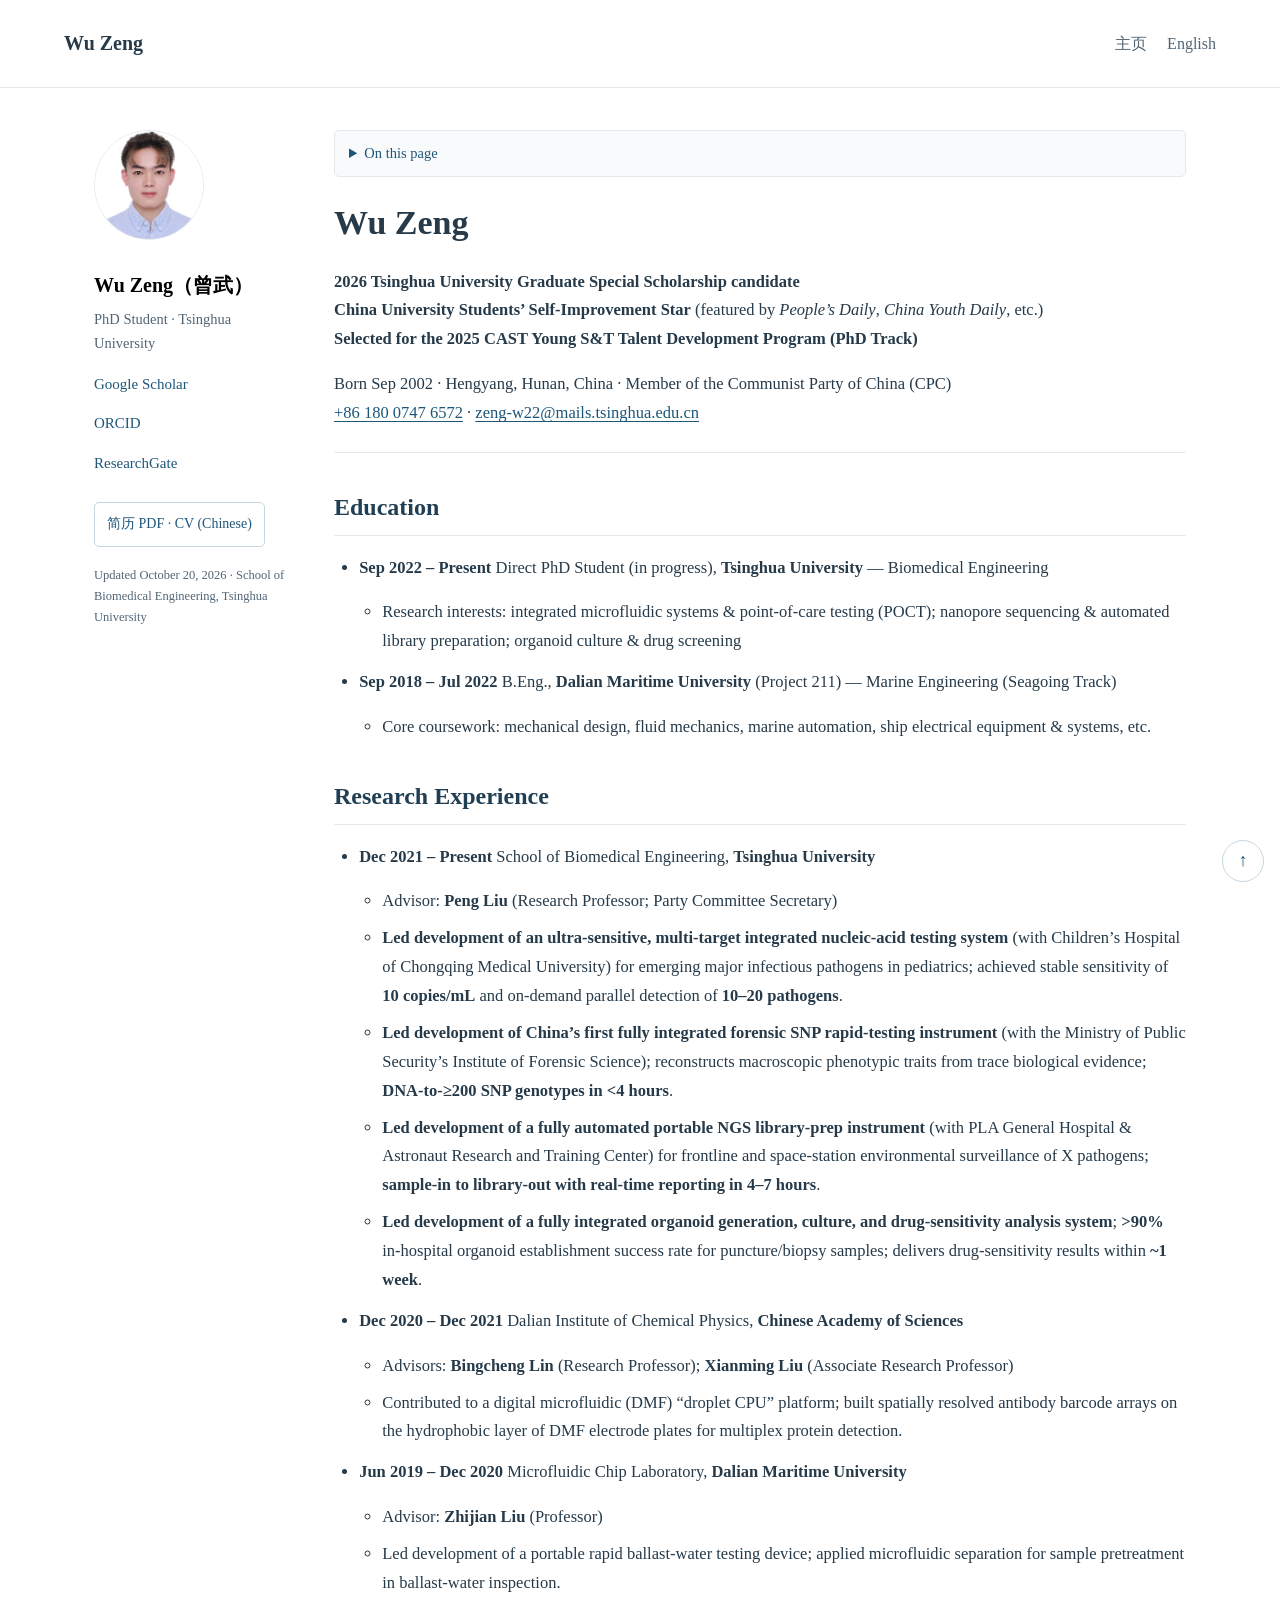
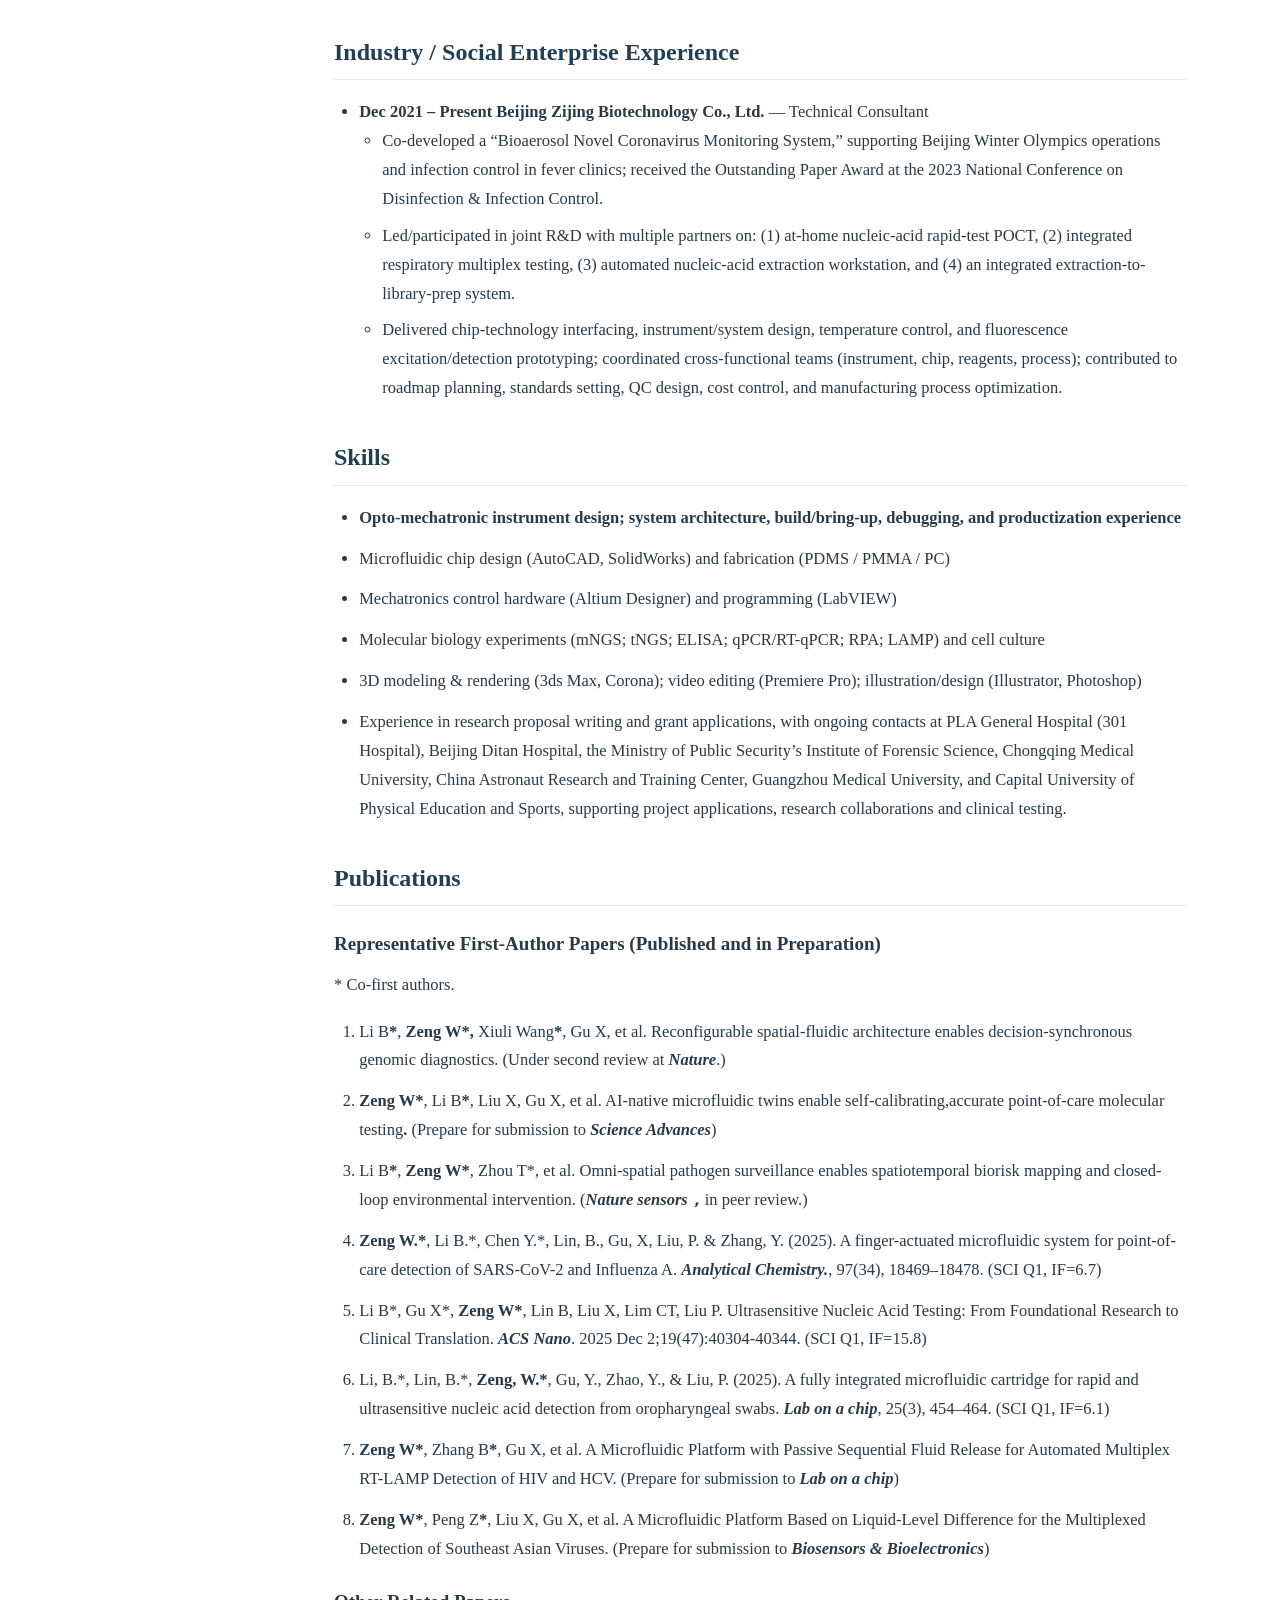
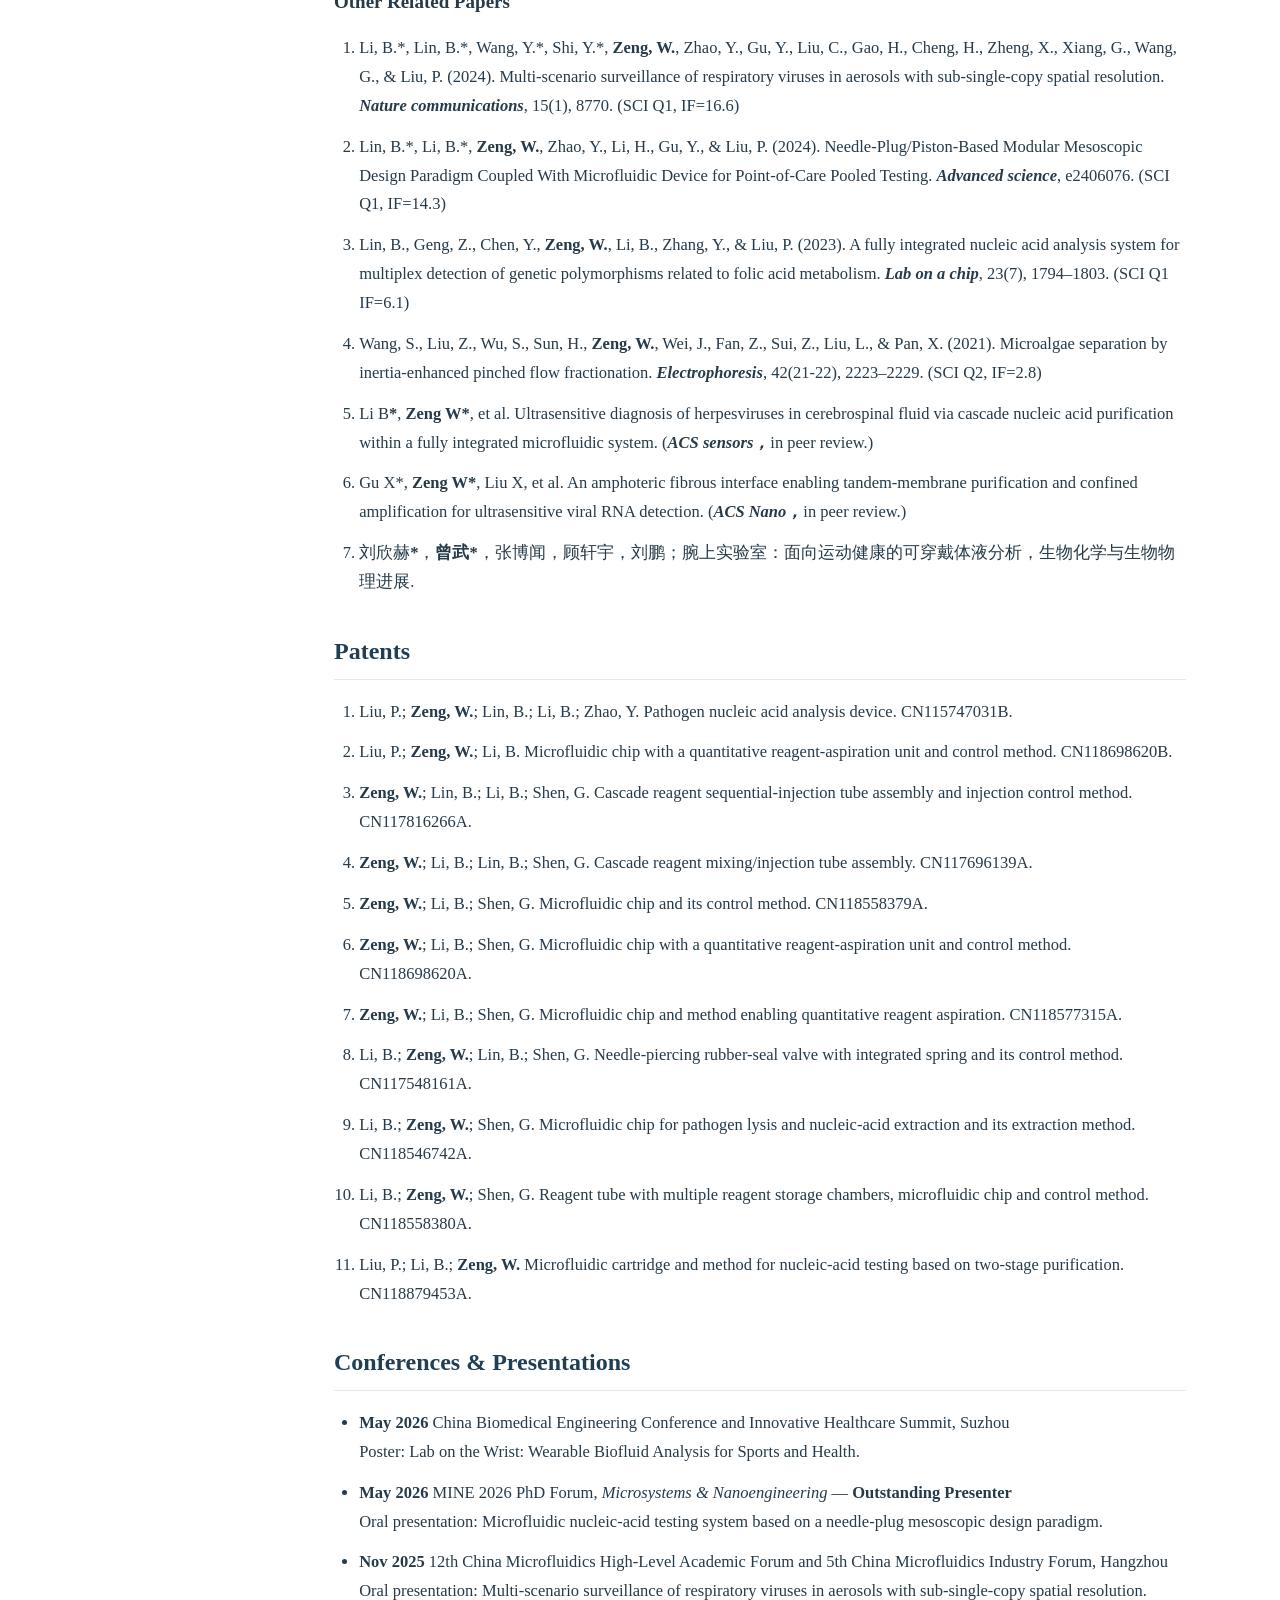
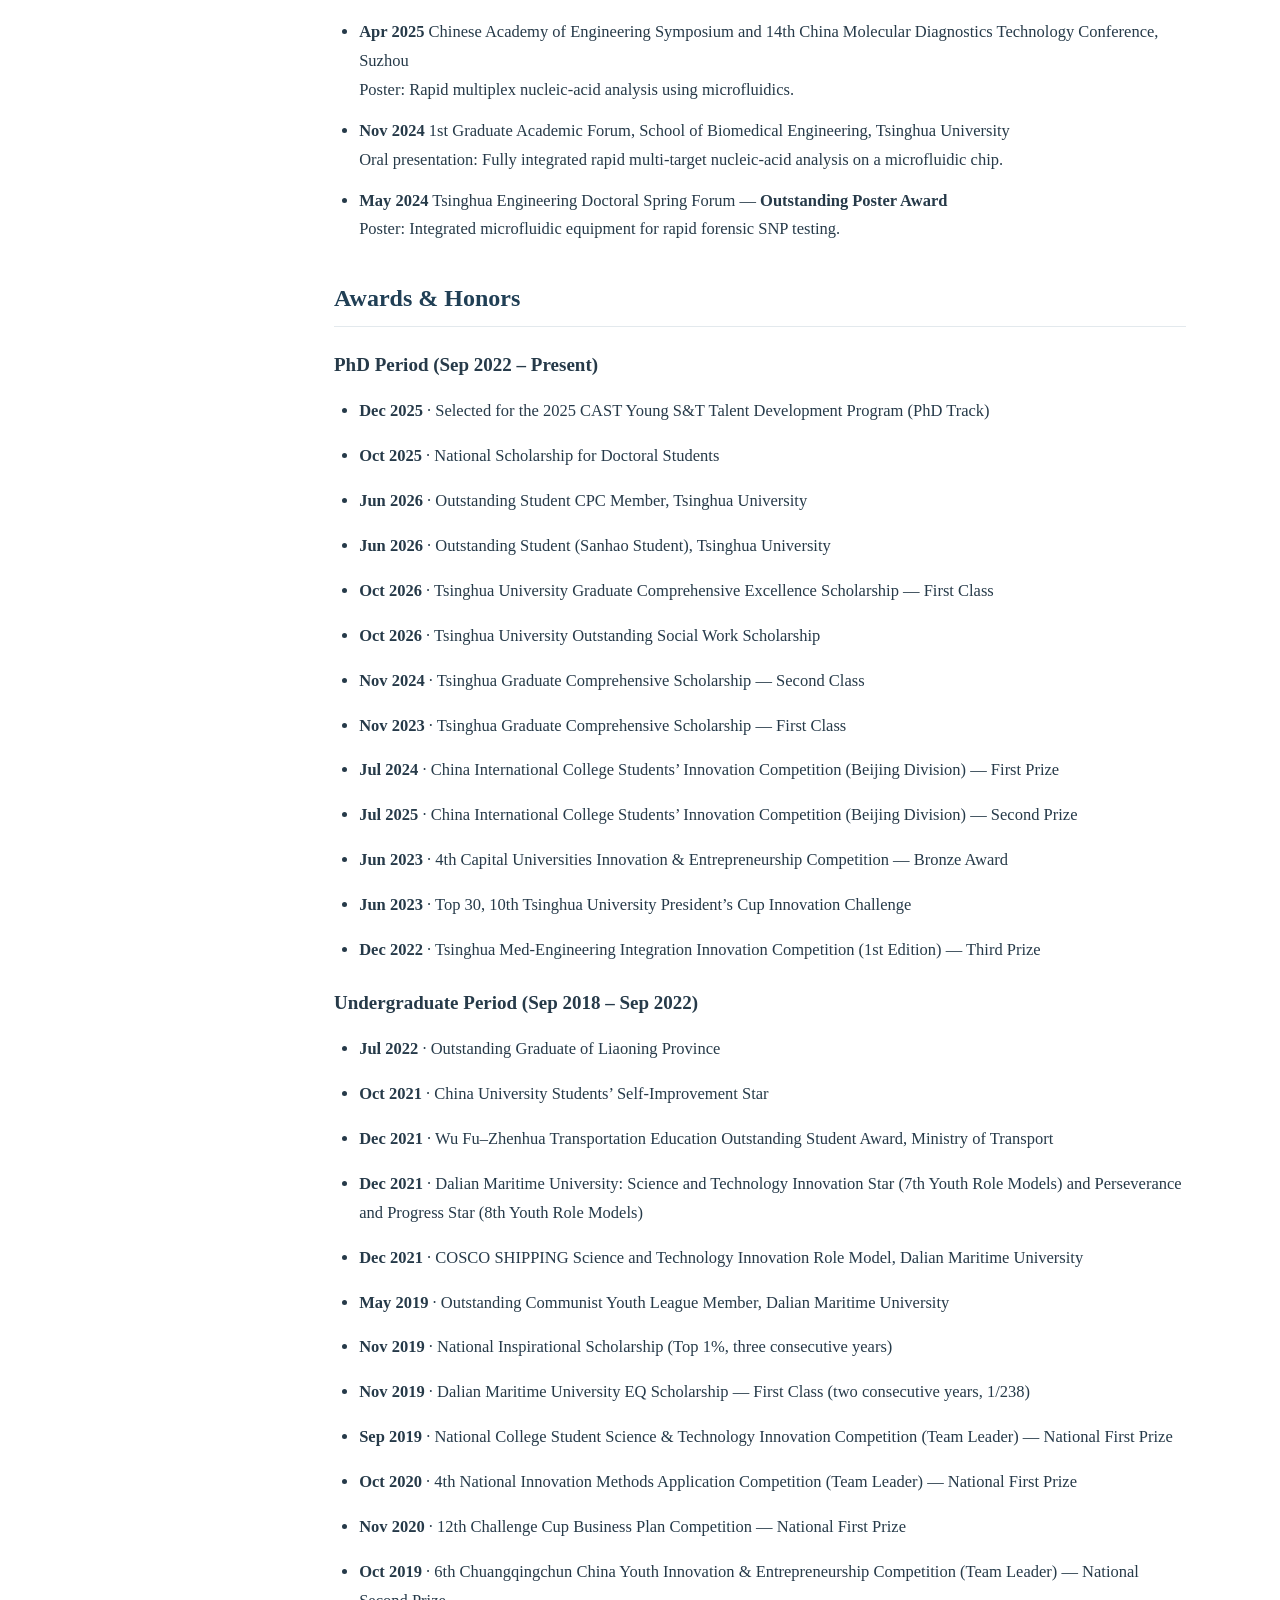
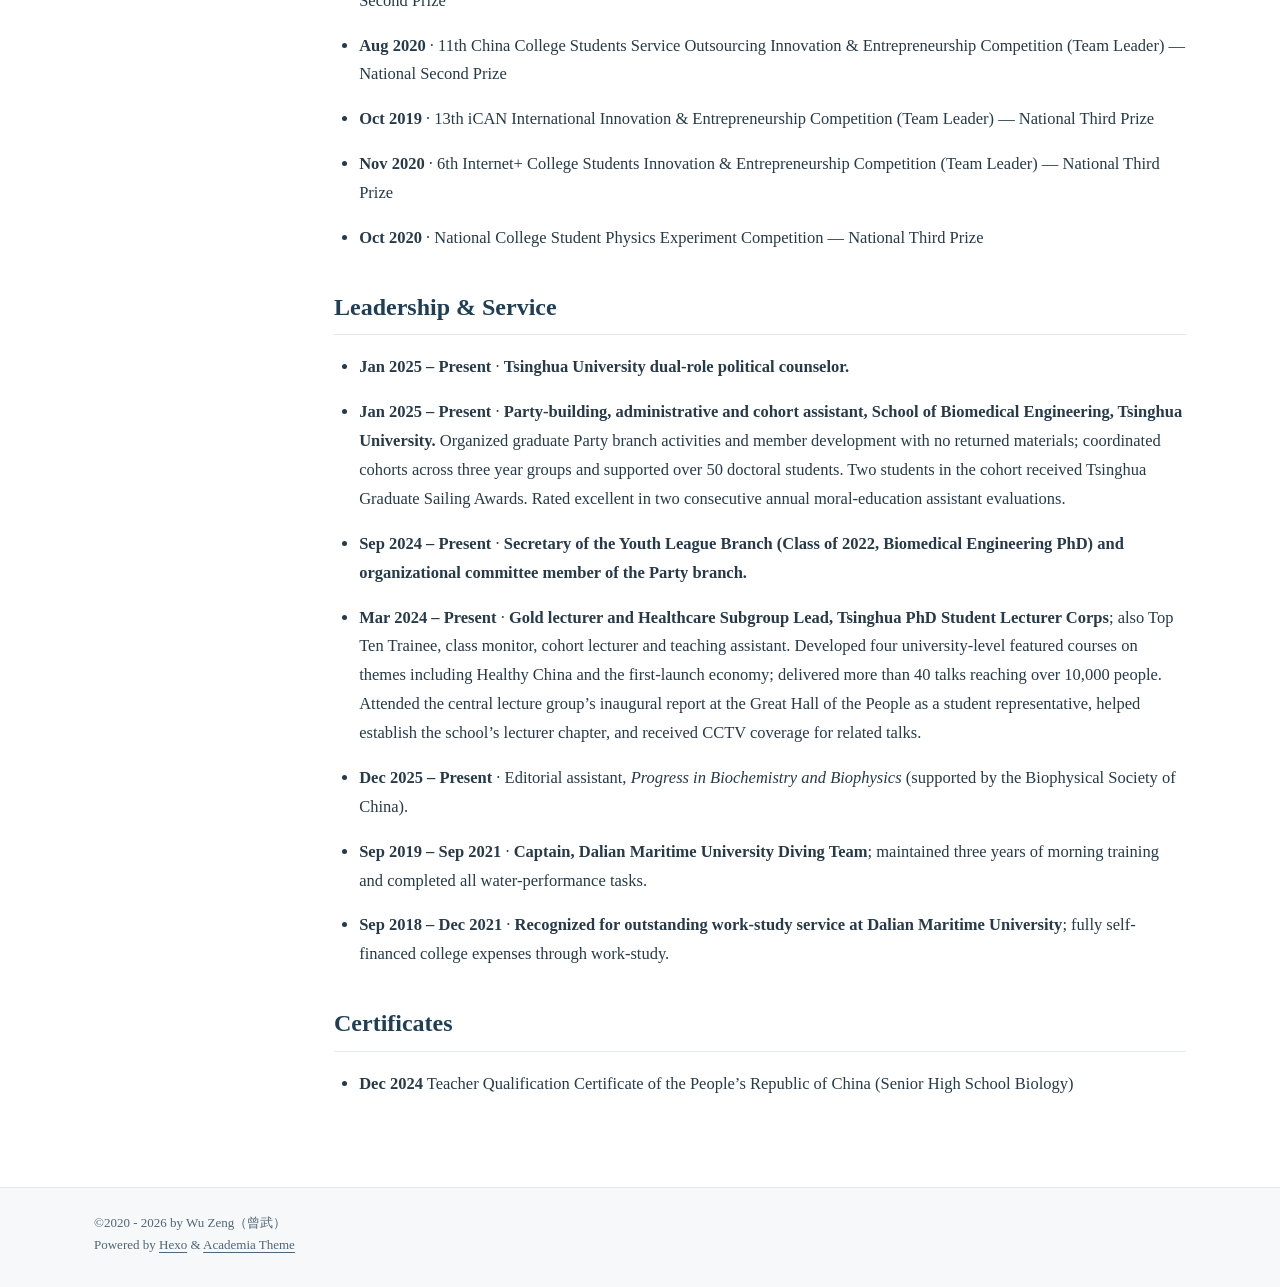
==== commit 55e1119d: "Match homepage emphasis to the published CV Restore publication journal bold italics and align highl" ====
--- a/About/index.html
+++ b/About/index.html
@@ -1,5 +1,5 @@
 <!DOCTYPE html><html lang="en"><head><meta charset="UTF-8"><meta http-equiv="X-UA-Compatible" content="IE=edge"><meta name="viewport" content="width=device-width, initial-scale=1"><title>Wu Zeng | Tsinghua University</title><meta name="author" content="Wu Zeng（曾武）"><meta name="description" content="Wu Zeng, PhD student in Biomedical Engineering at Tsinghua University. Research in microfluidics, molecular diagnostics, automated sequencing library preparation and organoids."><meta name="theme-color" content="#233e55"><meta name="referrer" content="strict-origin-when-cross-origin"><link rel="canonical" href="https://zengwu.cc/About/"><link rel="alternate" hreflang="zh-CN" href="https://zengwu.cc/"><link rel="alternate" hreflang="en" href="https://zengwu.cc/About/"><meta property="og:type" content="profile"><meta property="og:title" content="Wu Zeng | Tsinghua University"><meta property="og:description" content="Wu Zeng, PhD student in Biomedical Engineering at Tsinghua University. Research in microfluidics, molecular diagnostics, automated sequencing library preparation and organoids."><meta property="og:url" content="https://zengwu.cc/About/"><meta property="og:image" content="https://zengwu.cc/img/profile.png"><meta property="og:locale" content="en_US"><link rel="shortcut icon" href="/img/favicon.png"><link rel="stylesheet" href="/css/index.css"><link rel="stylesheet" href="/css/academic.css"></head><body id="top"><a class="skip-link" href="#main-content">Skip to content</a><header id="page_header"><div class="header_wrap"><div id="blog_name"><a class="blog_title" id="site-name" href="/">Wu Zeng</a></div><ul class="menus_items"><li class="menus_item"><a class="site-page" href="/"> 主页</a></li><li class="menus_item"><a class="site-page" href="/About/"> English</a></li></ul></div></header><main id="page_main"><div class="side-card sticky"><div class="card-wrap" itemscope itemtype="https://schema.org/Person"><div class="author-avatar"><img class="avatar-img" src="/img/profile.png" alt="曾武 Wu Zeng" width="110" height="110"></div><div class="author-discrip"><h3>Wu Zeng（曾武）</h3><p class="author-bio">PhD Student · Tsinghua University</p></div><div class="author-links"><ul class="social-links"><li><a class="e-social-link" href="https://scholar.google.com/citations?hl=zh-CN&amp;user=HeddSzEAAAAJ" target="_blank" rel="noopener noreferrer">Google Scholar</a></li><li><a class="e-social-link" href="https://orcid.org/0009-0006-3625-1698" target="_blank" rel="noopener noreferrer">ORCID</a></li><li><a class="e-social-link" href="https://www.researchgate.net/profile/Wu-Zeng-8?ev=hdr_xprf" target="_blank" rel="noopener noreferrer">ResearchGate</a></li></ul></div><a class="cv-links" href="/attaches/CV.pdf?v=290e15d41c3a" target="_blank" rel="noopener">简历 PDF · CV (Chinese)</a><p class="profile-updated">Updated October 20, 2026 · School of Biomedical Engineering, Tsinghua University</p></div></div><div class="page" id="main-content" itemscope itemtype="https://schema.org/CreativeWork"><details class="page-toc"><summary>On this page</summary><nav aria-label="On this page"><ol class="toc"><li class="toc-item toc-level-2"><a class="toc-link" href="#Education"><span class="toc-text">Education</span></a></li><li class="toc-item toc-level-2"><a class="toc-link" href="#Research-Experience"><span class="toc-text">Research Experience</span></a></li><li class="toc-item toc-level-2"><a class="toc-link" href="#Industry-Social-Enterprise-Experience"><span class="toc-text">Industry &#x2F; Social Enterprise Experience</span></a></li><li class="toc-item toc-level-2"><a class="toc-link" href="#Skills"><span class="toc-text">Skills</span></a></li><li class="toc-item toc-level-2"><a class="toc-link" href="#Publications"><span class="toc-text">Publications</span></a></li><li class="toc-item toc-level-2"><a class="toc-link" href="#Patents"><span class="toc-text">Patents</span></a></li><li class="toc-item toc-level-2"><a class="toc-link" href="#Conferences-Presentations"><span class="toc-text">Conferences &amp; Presentations</span></a></li><li class="toc-item toc-level-2"><a class="toc-link" href="#Awards-Honors"><span class="toc-text">Awards &amp; Honors</span></a></li><li class="toc-item toc-level-2"><a class="toc-link" href="#Leadership-Service"><span class="toc-text">Leadership &amp; Service</span></a></li><li class="toc-item toc-level-2"><a class="toc-link" href="#Certificates"><span class="toc-text">Certificates</span></a></li></ol></nav></details><h1 class="page-title">Wu Zeng</h1><article><p><strong>2026 Tsinghua University Graduate Special Scholarship candidate</strong><br><strong>China University Students’ Self-Improvement Star</strong> (featured by <em>People’s Daily</em>, <em>China Youth Daily</em>, etc.)<br><strong>Selected for the 2025 CAST Young S&amp;T Talent Development Program (PhD Track)</strong></p>
-<p>Born Sep 2002 · Hengyang, Hunan, China · Member of the Communist Party of China (CPC)<br><a href="tel:+8618007476572">+86 180 0747 6572</a> · <a href="mailto:&#x7a;&#x65;&#x6e;&#x67;&#45;&#119;&#50;&#50;&#x40;&#x6d;&#x61;&#x69;&#108;&#115;&#x2e;&#116;&#115;&#x69;&#x6e;&#103;&#x68;&#117;&#97;&#x2e;&#x65;&#x64;&#x75;&#x2e;&#99;&#x6e;">zeng-w22@mails.tsinghua.edu.cn</a></p>
+<p>Born Sep 2002 · Hengyang, Hunan, China · Member of the Communist Party of China (CPC)<br><a href="tel:+8618007476572">+86 180 0747 6572</a> · <a href="mailto:&#122;&#x65;&#x6e;&#x67;&#45;&#119;&#x32;&#x32;&#64;&#109;&#97;&#x69;&#x6c;&#115;&#x2e;&#116;&#x73;&#105;&#x6e;&#x67;&#x68;&#117;&#97;&#46;&#x65;&#100;&#117;&#46;&#99;&#110;">zeng-w22@mails.tsinghua.edu.cn</a></p>
 <hr>
 <h2 id="Education"><a href="#Education" class="headerlink" title="Education"></a>Education</h2><ul>
 <li><p><strong>Sep 2022 – Present</strong>  Direct PhD Student (in progress), <strong>Tsinghua University</strong> — Biomedical Engineering  </p>
@@ -17,10 +17,10 @@
 <li><p><strong>Dec 2021 – Present</strong>  School of Biomedical Engineering, <strong>Tsinghua University</strong>  </p>
 <ul>
 <li>Advisor: <strong>Peng Liu</strong> (Research Professor; Party Committee Secretary)  </li>
-<li>Led development of an ultra-sensitive, multi-target integrated nucleic-acid testing system (with Children’s Hospital of Chongqing Medical University) for emerging major infectious pathogens in pediatrics; achieved stable sensitivity of <strong>10 copies&#x2F;mL</strong> and on-demand parallel detection of <strong>10–20 pathogens</strong>.  </li>
-<li>Led development of China’s first fully integrated forensic SNP rapid-testing instrument (with the Ministry of Public Security’s Institute of Forensic Science); reconstructs macroscopic phenotypic traits from trace biological evidence; <strong>DNA-to-≥200 SNP genotypes in &lt;4 hours</strong>.  </li>
-<li>Led development of a fully automated portable NGS library-prep instrument (with PLA General Hospital &amp; Astronaut Research and Training Center) for frontline and space-station environmental surveillance of X pathogens; <strong>sample-in to library-out with real-time reporting in 4–7 hours</strong>.  </li>
-<li>Led development of a fully integrated organoid generation, culture, and drug-sensitivity analysis system; <strong>&gt;90%</strong> in-hospital organoid establishment success rate for puncture&#x2F;biopsy samples; delivers drug-sensitivity results within <strong>~1 week</strong>.</li>
+<li><strong>Led development of an ultra-sensitive, multi-target integrated nucleic-acid testing system</strong> (with Children’s Hospital of Chongqing Medical University) for emerging major infectious pathogens in pediatrics; achieved stable sensitivity of <strong>10 copies&#x2F;mL</strong> and on-demand parallel detection of <strong>10–20 pathogens</strong>.  </li>
+<li><strong>Led development of China’s first fully integrated forensic SNP rapid-testing instrument</strong> (with the Ministry of Public Security’s Institute of Forensic Science); reconstructs macroscopic phenotypic traits from trace biological evidence; <strong>DNA-to-≥200 SNP genotypes in &lt;4 hours</strong>.  </li>
+<li><strong>Led development of a fully automated portable NGS library-prep instrument</strong> (with PLA General Hospital &amp; Astronaut Research and Training Center) for frontline and space-station environmental surveillance of X pathogens; <strong>sample-in to library-out with real-time reporting in 4–7 hours</strong>.  </li>
+<li><strong>Led development of a fully integrated organoid generation, culture, and drug-sensitivity analysis system</strong>; <strong>&gt;90%</strong> in-hospital organoid establishment success rate for puncture&#x2F;biopsy samples; delivers drug-sensitivity results within <strong>~1 week</strong>.</li>
 </ul>
 </li>
 <li><p><strong>Dec 2020 – Dec 2021</strong>  Dalian Institute of Chemical Physics, <strong>Chinese Academy of Sciences</strong>  </p>
@@ -45,7 +45,7 @@
 </li>
 </ul>
 <h2 id="Skills"><a href="#Skills" class="headerlink" title="Skills"></a>Skills</h2><ul>
-<li>Opto-mechatronic instrument design; system architecture, build&#x2F;bring-up, debugging, and productization experience  </li>
+<li><strong>Opto-mechatronic instrument design; system architecture, build&#x2F;bring-up, debugging, and productization experience</strong>  </li>
 <li>Microfluidic chip design (AutoCAD, SolidWorks) and fabrication (PDMS &#x2F; PMMA &#x2F; PC)  </li>
 <li>Mechatronics control hardware (Altium Designer) and programming (LabVIEW)  </li>
 <li>Molecular biology experiments (mNGS; tNGS; ELISA; qPCR&#x2F;RT-qPCR; RPA; LAMP) and cell culture  </li>
@@ -54,23 +54,23 @@
 </ul>
 <h2 id="Publications"><a href="#Publications" class="headerlink" title="Publications"></a>Publications</h2><h3 id="Representative-First-Author-Papers-Published-and-in-Preparation"><a href="#Representative-First-Author-Papers-Published-and-in-Preparation" class="headerlink" title="Representative First-Author Papers (Published and in Preparation)"></a>Representative First-Author Papers (Published and in Preparation)</h3><p>&#42; Co-first authors.</p>
 <ol>
-<li>Li B&#42;, <strong>Zeng W&#42;</strong>, Xiuli Wang&#42;, Gu X, et al. Reconfigurable spatial-fluidic architecture enables decision-synchronous genomic diagnostics. (Under second review at Nature.)</li>
-<li><strong>Zeng W&#42;</strong>, Li B&#42;, Liu X, Gu X, et al. AI-native microfluidic twins enable self-calibrating,accurate point-of-care molecular testing. (Prepare for submission to Science Advances)</li>
-<li>Li B&#42;, <strong>Zeng W&#42;</strong>, Zhou T&#42;, et al. Omni-spatial pathogen surveillance enables spatiotemporal biorisk mapping and closed-loop environmental intervention. (Nature sensors，in peer review.)</li>
-<li><strong>Zeng W.&#42;</strong>, Li B.&#42;, Chen Y.&#42;, Lin, B., Gu, X, Liu, P. &amp; Zhang, Y. (2025). A finger-actuated microfluidic system for point-of-care detection of SARS-CoV-2 and Influenza A. Analytical Chemistry., 97(34), 18469–18478. (SCI Q1, IF&#x3D;6.7)</li>
-<li>Li B&#42;, Gu X&#42;, <strong>Zeng W&#42;</strong>, Lin B, Liu X, Lim CT, Liu P. Ultrasensitive Nucleic Acid Testing: From Foundational Research to Clinical Translation. ACS Nano. 2025 Dec 2;19(47):40304-40344. (SCI Q1, IF&#x3D;15.8)</li>
-<li>Li, B.&#42;, Lin, B.&#42;, <strong>Zeng, W.&#42;</strong>, Gu, Y., Zhao, Y., &amp; Liu, P. (2025). A fully integrated microfluidic cartridge for rapid and ultrasensitive nucleic acid detection from oropharyngeal swabs. Lab on a chip, 25(3), 454–464. (SCI Q1, IF&#x3D;6.1)</li>
-<li><strong>Zeng W&#42;</strong>, Zhang B&#42;, Gu X, et al. A Microfluidic Platform with Passive Sequential Fluid Release for Automated Multiplex RT-LAMP Detection of HIV and HCV. (Prepare for submission to Lab on a chip)</li>
-<li><strong>Zeng W&#42;</strong>, Peng Z&#42;, Liu X, Gu X, et al. A Microfluidic Platform Based on Liquid-Level Difference for the Multiplexed Detection of Southeast Asian Viruses. (Prepare for submission to Biosensors &amp; Bioelectronics)</li>
+<li>Li B<strong>&#42;</strong>, <strong>Zeng W&#42;,</strong> Xiuli Wang<strong>&#42;</strong>, Gu X, et al. Reconfigurable spatial-fluidic architecture enables decision-synchronous genomic diagnostics. (Under second review at <strong><em>Nature</em></strong>.)</li>
+<li><strong>Zeng W&#42;</strong>, Li B<strong>&#42;</strong>, Liu X, Gu X, et al. AI-native microfluidic twins enable self-calibrating,accurate point-of-care molecular testing<strong>.</strong> (Prepare for submission to <strong><em>Science Advances</em></strong>)</li>
+<li>Li B<strong>&#42;</strong>, <strong>Zeng W&#42;</strong>, Zhou T&#42;, et al. Omni-spatial pathogen surveillance enables spatiotemporal biorisk mapping and closed-loop environmental intervention. (<strong><em>Nature sensors，</em></strong>in peer review.)</li>
+<li><strong>Zeng W.&#42;</strong>, Li B.&#42;, Chen Y.&#42;, Lin, B., Gu, X, Liu, P. &amp; Zhang, Y. (2025). A finger-actuated microfluidic system for point-of-care detection of SARS-CoV-2 and Influenza A. <strong><em>Analytical Chemistry.</em></strong>, 97(34), 18469–18478. (SCI Q1, IF&#x3D;6.7)</li>
+<li>Li B&#42;, Gu X&#42;, <strong>Zeng W&#42;</strong>, Lin B, Liu X, Lim CT, Liu P. Ultrasensitive Nucleic Acid Testing: From Foundational Research to Clinical Translation. <strong><em>ACS Nano</em></strong>. 2025 Dec 2;19(47):40304-40344. (SCI Q1, IF&#x3D;15.8)</li>
+<li>Li, B.&#42;, Lin, B.&#42;, <strong>Zeng, W.&#42;</strong>, Gu, Y., Zhao, Y., &amp; Liu, P. (2025). A fully integrated microfluidic cartridge for rapid and ultrasensitive nucleic acid detection from oropharyngeal swabs.<strong><em> Lab on a chip</em></strong>, 25(3), 454–464. (SCI Q1, IF&#x3D;6.1)</li>
+<li><strong>Zeng W&#42;</strong>, Zhang B<strong>&#42;</strong>, Gu X, et al. A Microfluidic Platform with Passive Sequential Fluid Release for Automated Multiplex RT-LAMP Detection of HIV and HCV. (Prepare for submission to <strong><em>Lab on a chip</em></strong>)</li>
+<li><strong>Zeng W&#42;</strong>, Peng Z<strong>&#42;</strong>, Liu X, Gu X, et al. A Microfluidic Platform Based on Liquid-Level Difference for the Multiplexed Detection of Southeast Asian Viruses. (Prepare for submission to <strong><em>Biosensors &amp; Bioelectronics</em></strong>)</li>
 </ol>
 <h3 id="Other-Related-Papers"><a href="#Other-Related-Papers" class="headerlink" title="Other Related Papers"></a>Other Related Papers</h3><ol>
-<li>Li, B.&#42;, Lin, B.&#42;, Wang, Y.&#42;, Shi, Y.&#42;, <strong>Zeng, W.</strong>, Zhao, Y., Gu, Y., Liu, C., Gao, H., Cheng, H., Zheng, X., Xiang, G., Wang, G., &amp; Liu, P. (2024). Multi-scenario surveillance of respiratory viruses in aerosols with sub-single-copy spatial resolution. Nature communications, 15(1), 8770. (SCI Q1, IF&#x3D;16.6)</li>
-<li>Lin, B.&#42;, Li, B.&#42;, <strong>Zeng, W.</strong>, Zhao, Y., Li, H., Gu, Y., &amp; Liu, P. (2024). Needle-Plug&#x2F;Piston-Based Modular Mesoscopic Design Paradigm Coupled With Microfluidic Device for Point-of-Care Pooled Testing. Advanced science, e2406076. (SCI Q1, IF&#x3D;14.3)</li>
-<li>Lin, B., Geng, Z., Chen, Y., <strong>Zeng, W.</strong>, Li, B., Zhang, Y., &amp; Liu, P. (2023). A fully integrated nucleic acid analysis system for multiplex detection of genetic polymorphisms related to folic acid metabolism. Lab on a chip, 23(7), 1794–1803. (SCI Q1 IF&#x3D;6.1)</li>
-<li>Wang, S., Liu, Z., Wu, S., Sun, H., <strong>Zeng, W.</strong>, Wei, J., Fan, Z., Sui, Z., Liu, L., &amp; Pan, X. (2021). Microalgae separation by inertia-enhanced pinched flow fractionation. Electrophoresis, 42(21-22), 2223–2229. (SCI Q2, IF&#x3D;2.8)</li>
-<li>Li B&#42;, <strong>Zeng W&#42;</strong>, et al. Ultrasensitive diagnosis of herpesviruses in cerebrospinal fluid via cascade nucleic acid purification within a fully integrated microfluidic system. (ACS sensors，in peer review.)</li>
-<li>Gu X&#42;, <strong>Zeng W&#42;</strong>, Liu X, et al. An amphoteric fibrous interface enabling tandem-membrane purification and confined amplification for ultrasensitive viral RNA detection. (ACS Nano，in peer review.)</li>
-<li>刘欣赫&#42;，<strong>曾武&#42;</strong>，张博闻，顾轩宇，刘鹏；腕上实验室：面向运动健康的可穿戴体液分析，生物化学与生物物理进展.</li>
+<li>Li, B.&#42;, Lin, B.&#42;, Wang, Y.&#42;, Shi, Y.&#42;, <strong>Zeng, W.</strong>, Zhao, Y., Gu, Y., Liu, C., Gao, H., Cheng, H., Zheng, X., Xiang, G., Wang, G., &amp; Liu, P. (2024). Multi-scenario surveillance of respiratory viruses in aerosols with sub-single-copy spatial resolution. <strong><em>Nature communications</em></strong>, 15(1), 8770. (SCI Q1, IF&#x3D;16.6)</li>
+<li>Lin, B.&#42;, Li, B.&#42;, <strong>Zeng, W.</strong>, Zhao, Y., Li, H., Gu, Y., &amp; Liu, P. (2024). Needle-Plug&#x2F;Piston-Based Modular Mesoscopic Design Paradigm Coupled With Microfluidic Device for Point-of-Care Pooled Testing. <strong><em>Advanced science</em></strong>, e2406076. (SCI Q1, IF&#x3D;14.3)</li>
+<li>Lin, B., Geng, Z., Chen, Y., <strong>Zeng, W.</strong>, Li, B., Zhang, Y., &amp; Liu, P. (2023). A fully integrated nucleic acid analysis system for multiplex detection of genetic polymorphisms related to folic acid metabolism. <strong><em>Lab on a chip</em></strong>, 23(7), 1794–1803. (SCI Q1 IF&#x3D;6.1)</li>
+<li>Wang, S., Liu, Z., Wu, S., Sun, H., <strong>Zeng, W.</strong>, Wei, J., Fan, Z., Sui, Z., Liu, L., &amp; Pan, X. (2021). Microalgae separation by inertia-enhanced pinched flow fractionation. <strong><em>Electrophoresis</em></strong>, 42(21-22), 2223–2229. (SCI Q2, IF&#x3D;2.8)</li>
+<li>Li B<strong>&#42;</strong>, <strong>Zeng W&#42;</strong>, et al. Ultrasensitive diagnosis of herpesviruses in cerebrospinal fluid via cascade nucleic acid purification within a fully integrated microfluidic system. (<strong><em>ACS sensors，</em></strong>in peer review.)</li>
+<li>Gu X&#42;, <strong>Zeng W&#42;</strong>, Liu X, et al. An amphoteric fibrous interface enabling tandem-membrane purification and confined amplification for ultrasensitive viral RNA detection. (<strong><em>ACS Nano，</em></strong>in peer review.)</li>
+<li>刘欣赫<strong>&#42;</strong>，<strong>曾武&#42;</strong>，张博闻，顾轩宇，刘鹏；腕上实验室：面向运动健康的可穿戴体液分析，生物化学与生物物理进展.</li>
 </ol>
 <h2 id="Patents"><a href="#Patents" class="headerlink" title="Patents"></a>Patents</h2><ol>
 <li>Liu, P.; <strong>Zeng, W.</strong>; Lin, B.; Li, B.; Zhao, Y. Pathogen nucleic acid analysis device. CN115747031B.</li>
@@ -156,19 +156,19 @@
 </li>
 </ul>
 <h2 id="Leadership-Service"><a href="#Leadership-Service" class="headerlink" title="Leadership &amp; Service"></a>Leadership &amp; Service</h2><ul>
-<li><p><strong>Jan 2025 – Present</strong> · Tsinghua University dual-role political counselor.</p>
+<li><p><strong>Jan 2025 – Present</strong> · <strong>Tsinghua University dual-role political counselor.</strong></p>
 </li>
-<li><p><strong>Jan 2025 – Present</strong> · Party-building, administrative and cohort assistant, School of Biomedical Engineering, Tsinghua University. Organized graduate Party branch activities and member development with no returned materials; coordinated cohorts across three year groups and supported over 50 doctoral students. Two students in the cohort received Tsinghua Graduate Sailing Awards. Rated excellent in two consecutive annual moral-education assistant evaluations.</p>
+<li><p><strong>Jan 2025 – Present</strong> · <strong>Party-building, administrative and cohort assistant, School of Biomedical Engineering, Tsinghua University.</strong> Organized graduate Party branch activities and member development with no returned materials; coordinated cohorts across three year groups and supported over 50 doctoral students. Two students in the cohort received Tsinghua Graduate Sailing Awards. Rated excellent in two consecutive annual moral-education assistant evaluations.</p>
 </li>
-<li><p><strong>Sep 2024 – Present</strong> · Secretary of the Youth League Branch (Class of 2022, Biomedical Engineering PhD) and organizational committee member of the Party branch.</p>
+<li><p><strong>Sep 2024 – Present</strong> · <strong>Secretary of the Youth League Branch (Class of 2022, Biomedical Engineering PhD) and organizational committee member of the Party branch.</strong></p>
 </li>
-<li><p><strong>Mar 2024 – Present</strong> · Gold lecturer and Healthcare Subgroup Lead, Tsinghua PhD Student Lecturer Corps; also Top Ten Trainee, class monitor, cohort lecturer and teaching assistant. Developed four university-level featured courses on themes including Healthy China and the first-launch economy; delivered more than 40 talks reaching over 10,000 people. Attended the central lecture group’s inaugural report at the Great Hall of the People as a student representative, helped establish the school’s lecturer chapter, and received CCTV coverage for related talks.</p>
+<li><p><strong>Mar 2024 – Present</strong> · <strong>Gold lecturer and Healthcare Subgroup Lead, Tsinghua PhD Student Lecturer Corps</strong>; also Top Ten Trainee, class monitor, cohort lecturer and teaching assistant. Developed four university-level featured courses on themes including Healthy China and the first-launch economy; delivered more than 40 talks reaching over 10,000 people. Attended the central lecture group’s inaugural report at the Great Hall of the People as a student representative, helped establish the school’s lecturer chapter, and received CCTV coverage for related talks.</p>
 </li>
 <li><p><strong>Dec 2025 – Present</strong> · Editorial assistant, <em>Progress in Biochemistry and Biophysics</em> (supported by the Biophysical Society of China).</p>
 </li>
-<li><p><strong>Sep 2019 – Sep 2021</strong> · Captain, Dalian Maritime University Diving Team; maintained three years of morning training and completed all water-performance tasks.</p>
+<li><p><strong>Sep 2019 – Sep 2021</strong> · <strong>Captain, Dalian Maritime University Diving Team</strong>; maintained three years of morning training and completed all water-performance tasks.</p>
 </li>
-<li><p><strong>Sep 2018 – Dec 2021</strong> · Recognized for outstanding work-study service at Dalian Maritime University; fully self-financed college expenses through work-study.</p>
+<li><p><strong>Sep 2018 – Dec 2021</strong> · <strong>Recognized for outstanding work-study service at Dalian Maritime University</strong>; fully self-financed college expenses through work-study.</p>
 </li>
 </ul>
 <h2 id="Certificates"><a href="#Certificates" class="headerlink" title="Certificates"></a>Certificates</h2><ul>
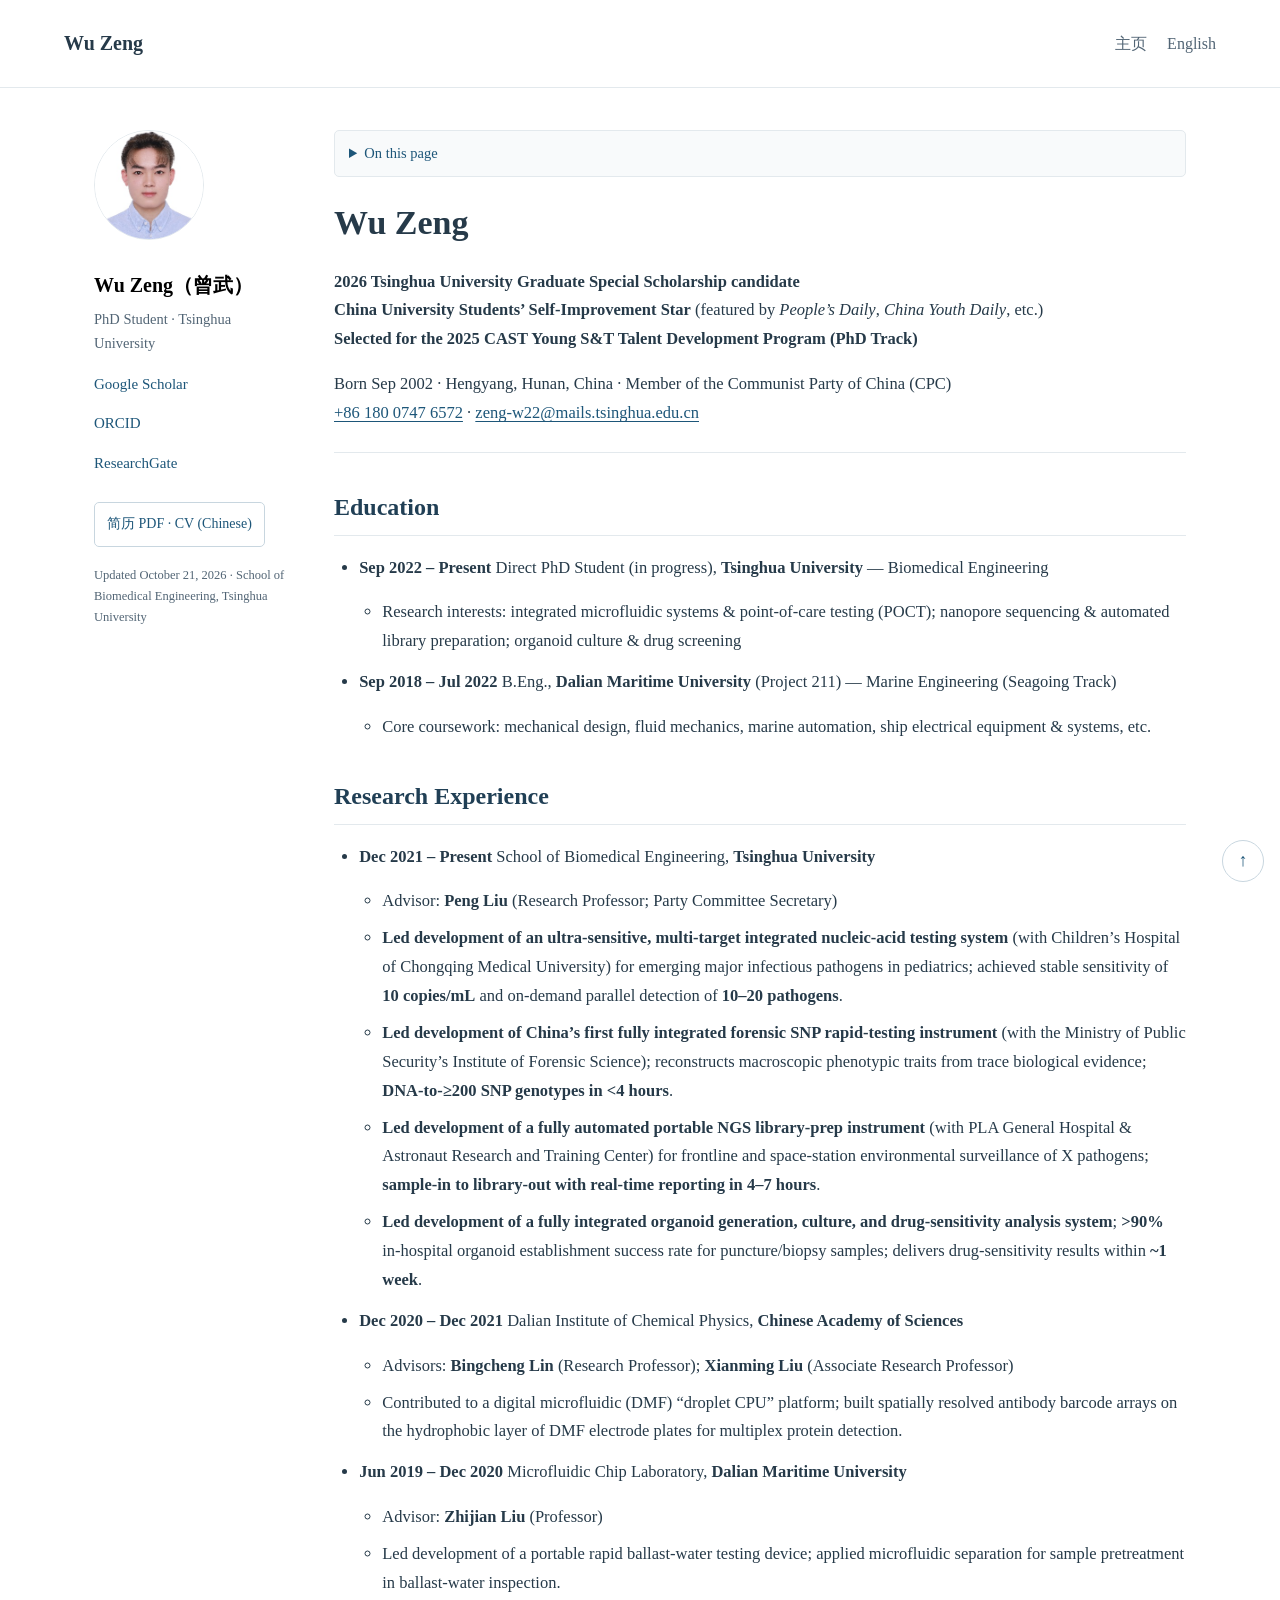
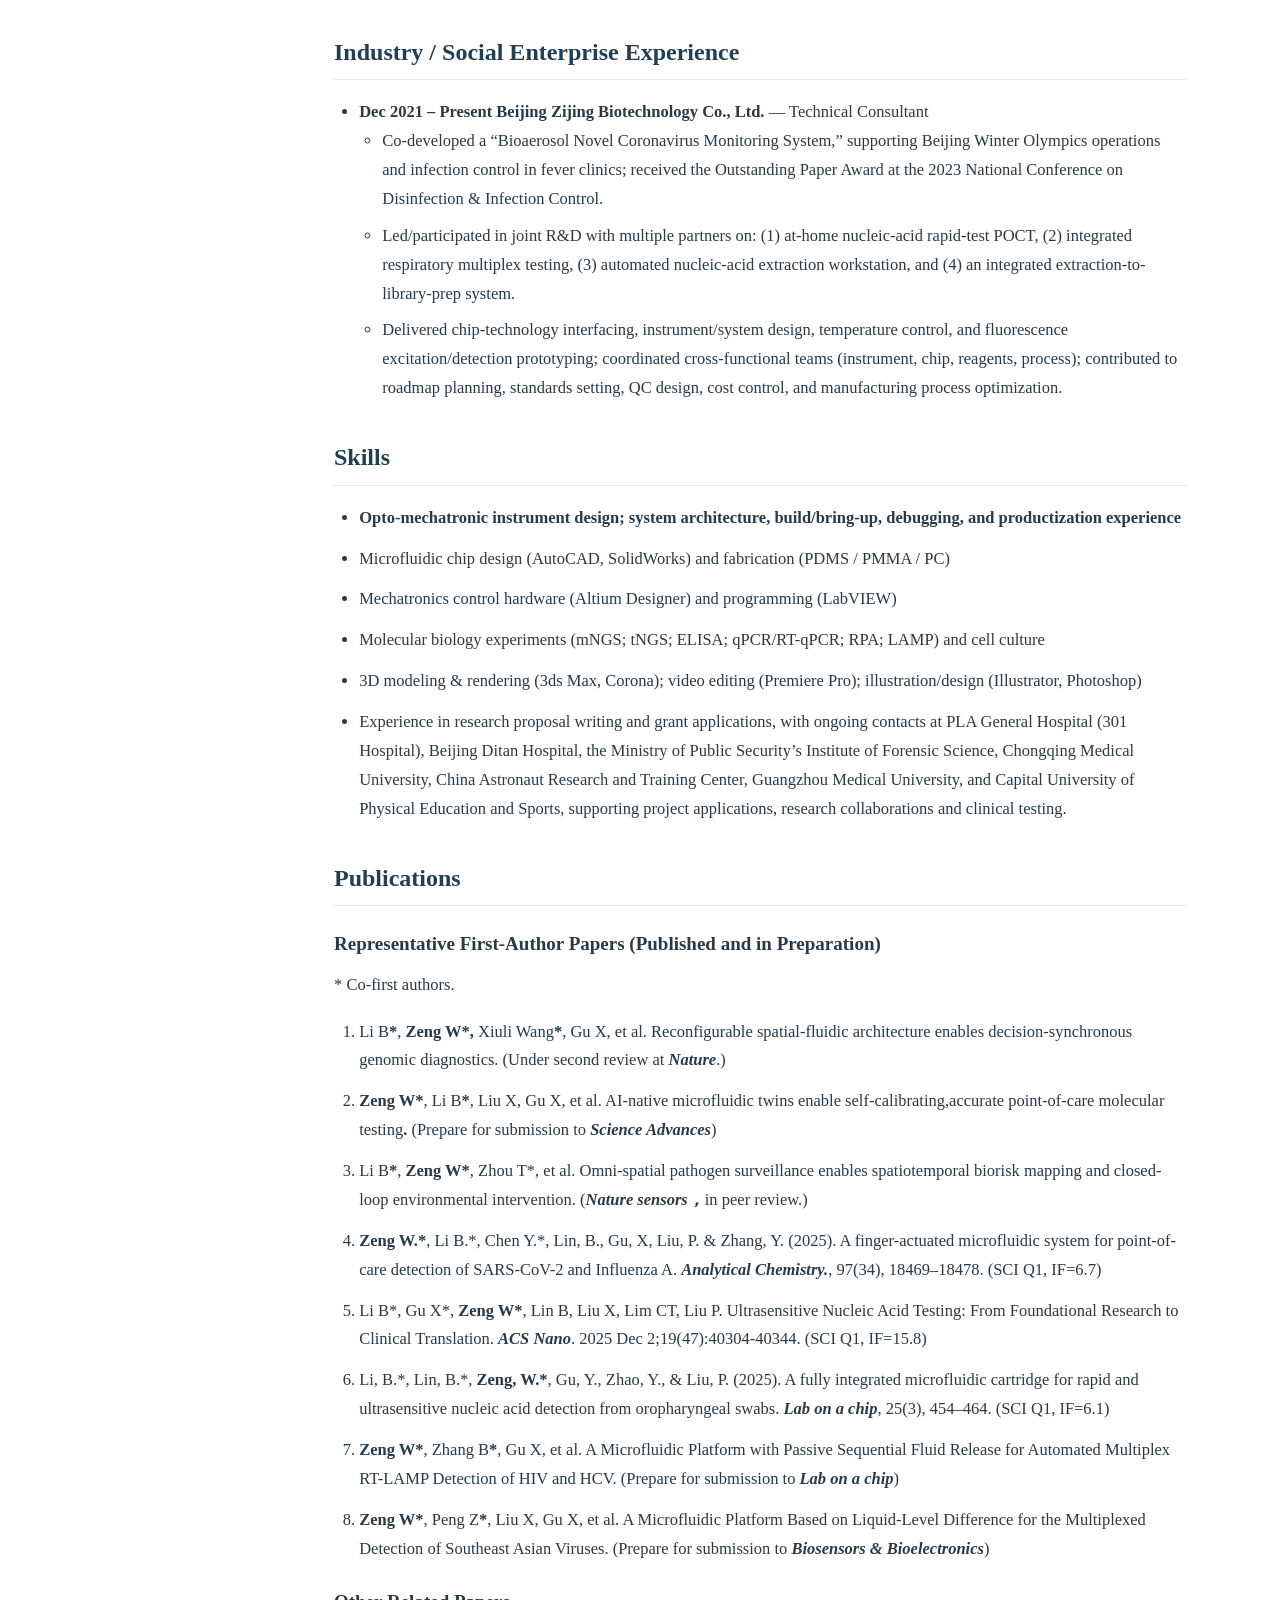
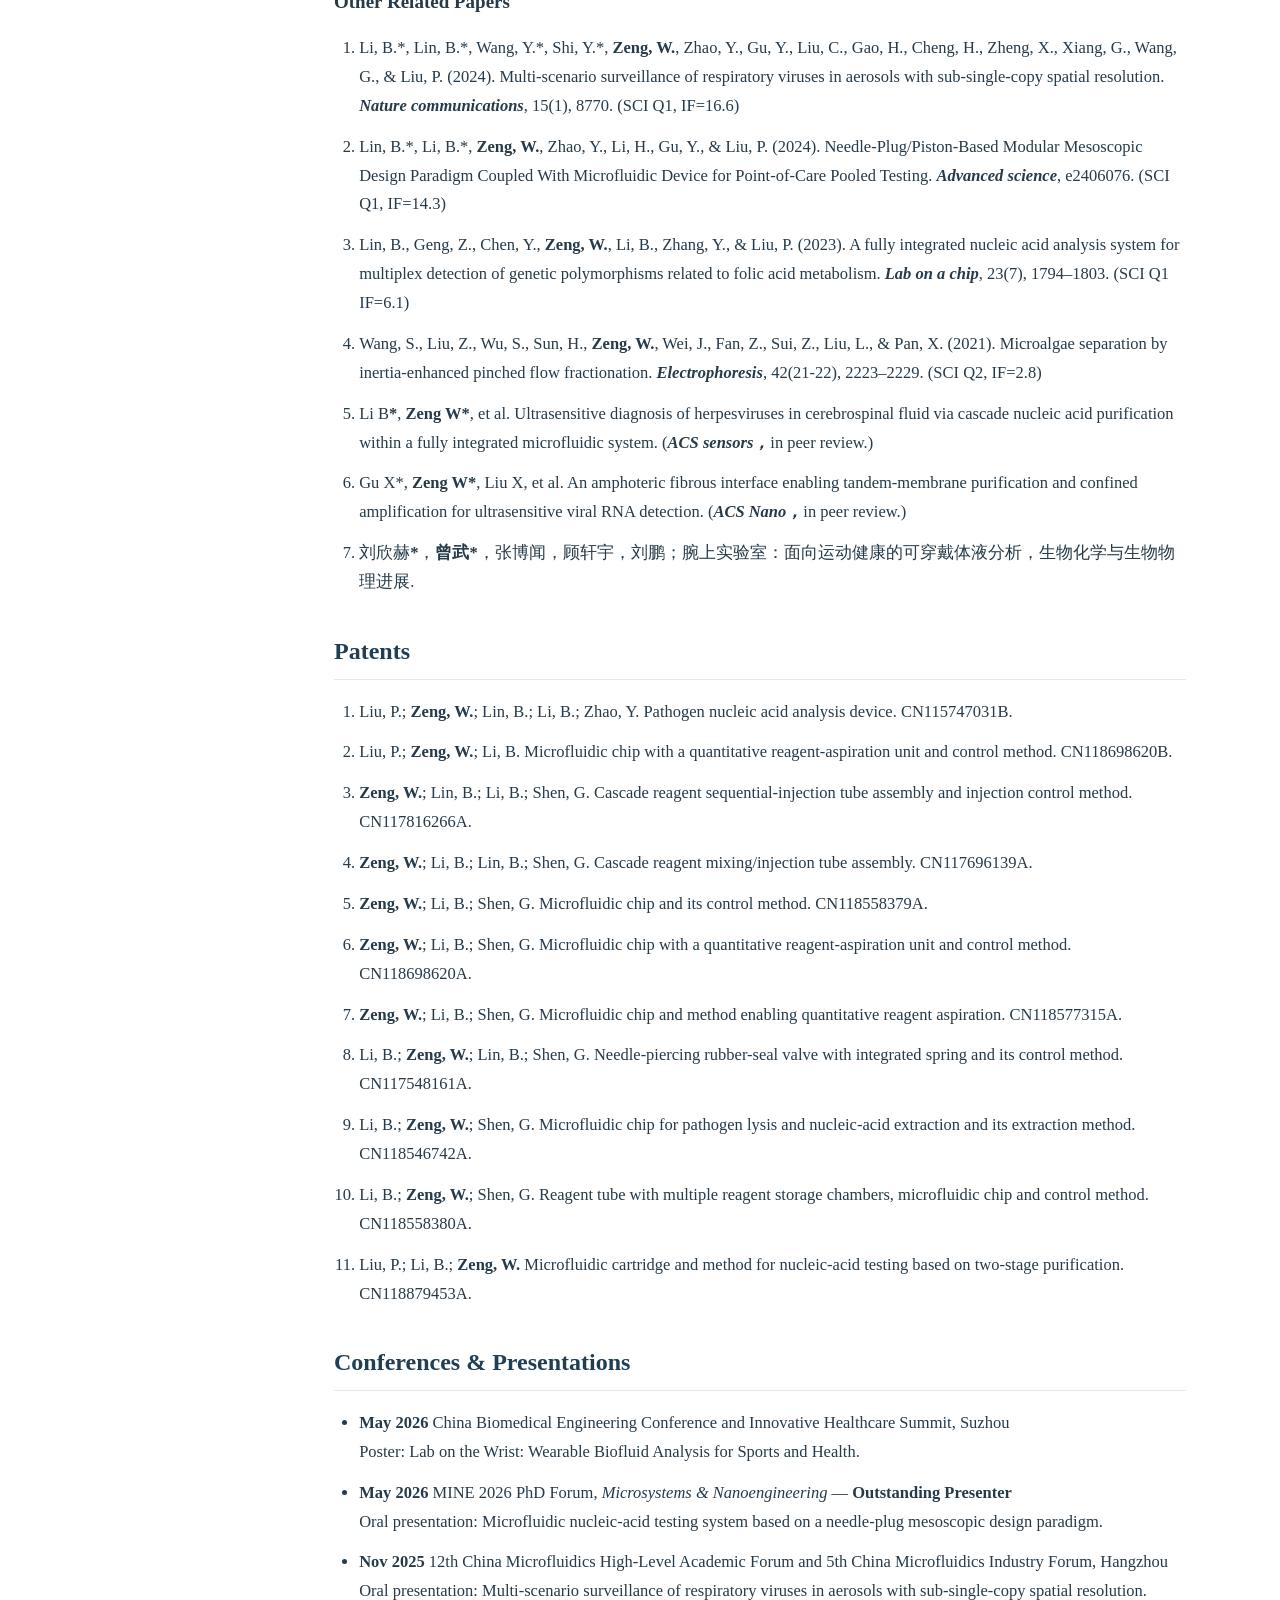
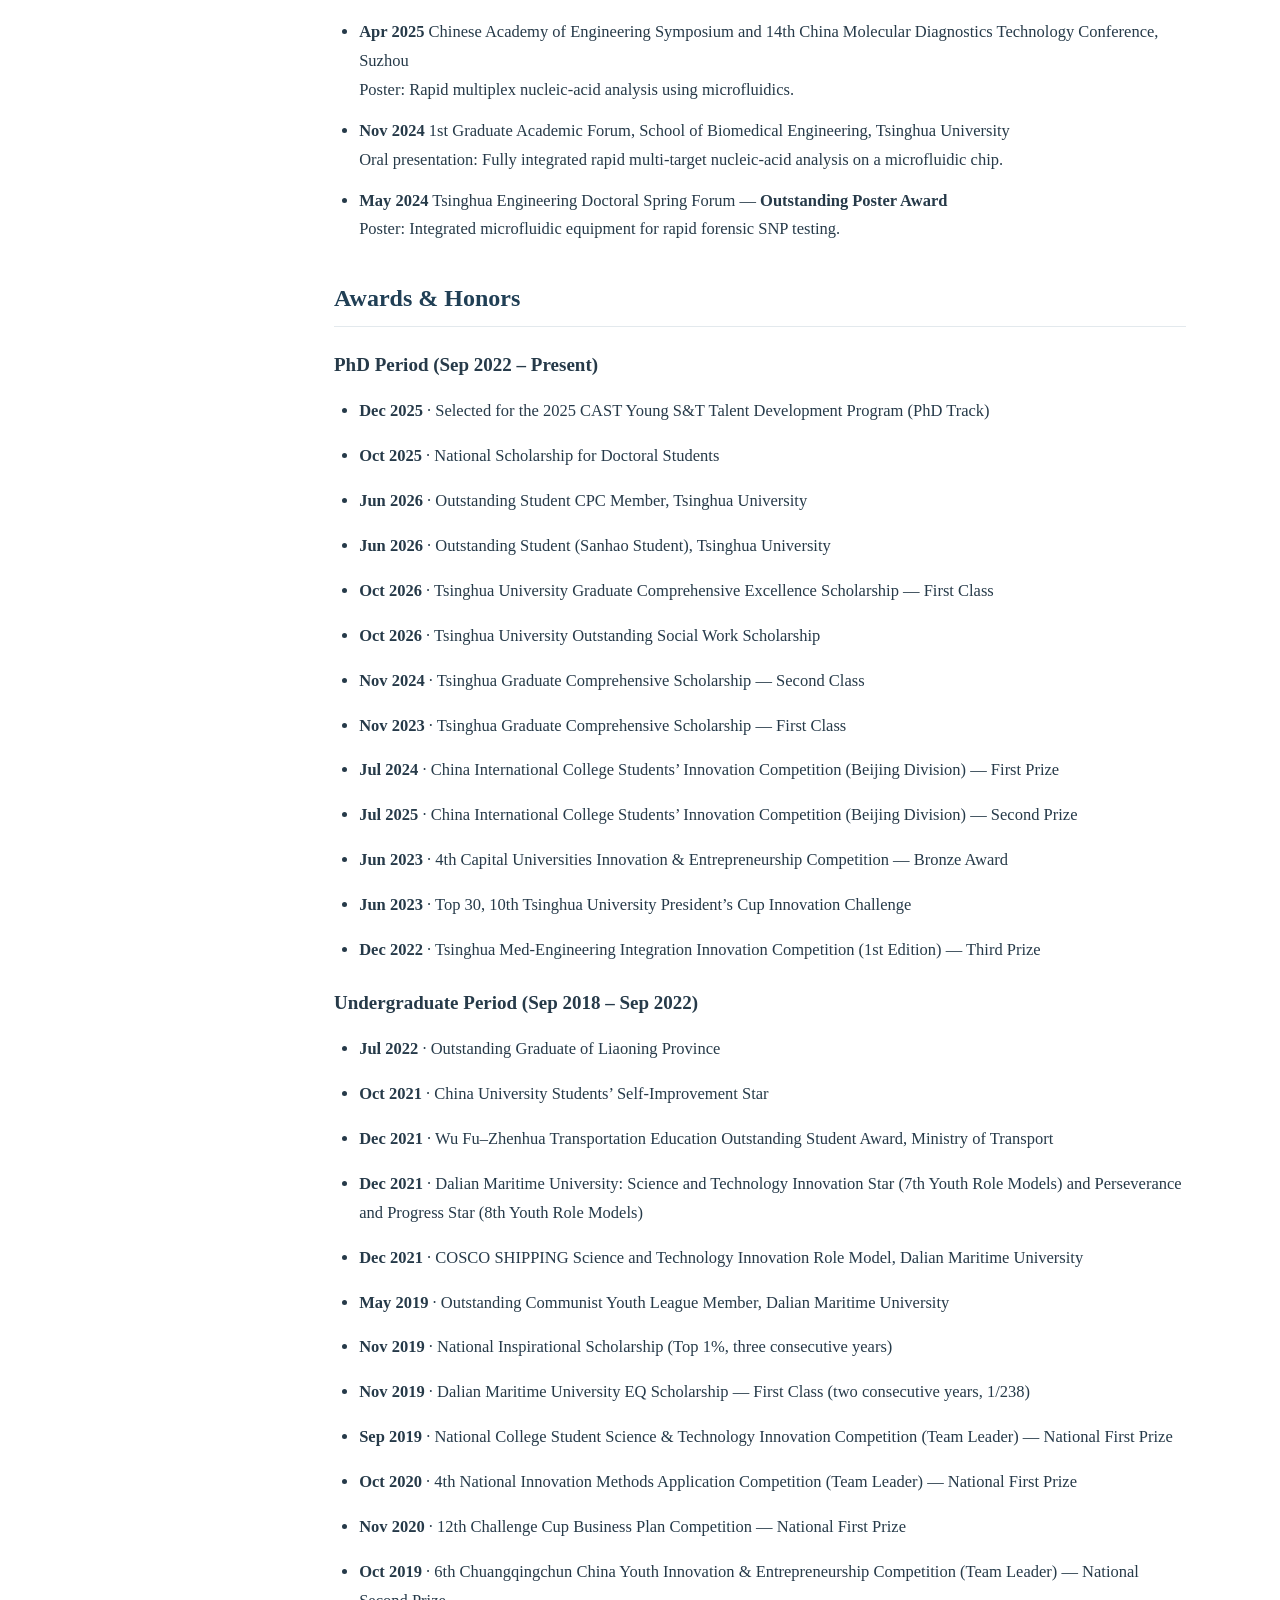
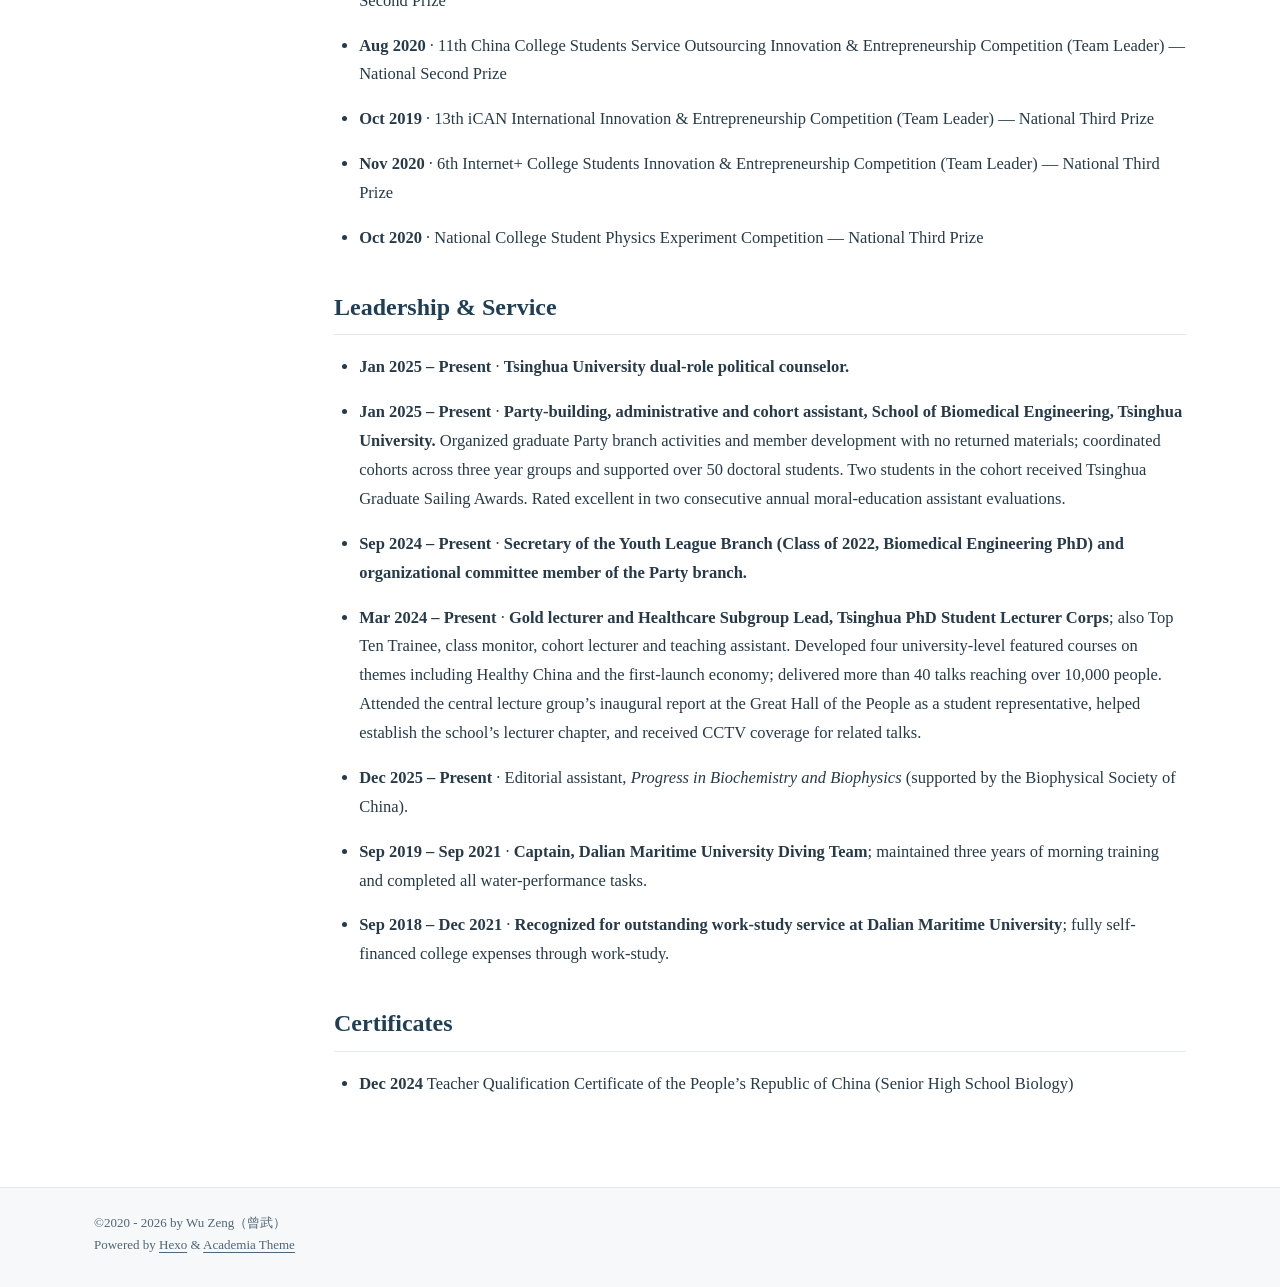
==== commit ebbd2fb3: "Correct patent title and replace downloadable CV Add the missing character in the third Chinese pate" ====
--- a/About/index.html
+++ b/About/index.html
@@ -1,5 +1,5 @@
-<!DOCTYPE html><html lang="en"><head><meta charset="UTF-8"><meta http-equiv="X-UA-Compatible" content="IE=edge"><meta name="viewport" content="width=device-width, initial-scale=1"><title>Wu Zeng | Tsinghua University</title><meta name="author" content="Wu Zeng（曾武）"><meta name="description" content="Wu Zeng, PhD student in Biomedical Engineering at Tsinghua University. Research in microfluidics, molecular diagnostics, automated sequencing library preparation and organoids."><meta name="theme-color" content="#233e55"><meta name="referrer" content="strict-origin-when-cross-origin"><link rel="canonical" href="https://zengwu.cc/About/"><link rel="alternate" hreflang="zh-CN" href="https://zengwu.cc/"><link rel="alternate" hreflang="en" href="https://zengwu.cc/About/"><meta property="og:type" content="profile"><meta property="og:title" content="Wu Zeng | Tsinghua University"><meta property="og:description" content="Wu Zeng, PhD student in Biomedical Engineering at Tsinghua University. Research in microfluidics, molecular diagnostics, automated sequencing library preparation and organoids."><meta property="og:url" content="https://zengwu.cc/About/"><meta property="og:image" content="https://zengwu.cc/img/profile.png"><meta property="og:locale" content="en_US"><link rel="shortcut icon" href="/img/favicon.png"><link rel="stylesheet" href="/css/index.css"><link rel="stylesheet" href="/css/academic.css"></head><body id="top"><a class="skip-link" href="#main-content">Skip to content</a><header id="page_header"><div class="header_wrap"><div id="blog_name"><a class="blog_title" id="site-name" href="/">Wu Zeng</a></div><ul class="menus_items"><li class="menus_item"><a class="site-page" href="/"> 主页</a></li><li class="menus_item"><a class="site-page" href="/About/"> English</a></li></ul></div></header><main id="page_main"><div class="side-card sticky"><div class="card-wrap" itemscope itemtype="https://schema.org/Person"><div class="author-avatar"><img class="avatar-img" src="/img/profile.png" alt="曾武 Wu Zeng" width="110" height="110"></div><div class="author-discrip"><h3>Wu Zeng（曾武）</h3><p class="author-bio">PhD Student · Tsinghua University</p></div><div class="author-links"><ul class="social-links"><li><a class="e-social-link" href="https://scholar.google.com/citations?hl=zh-CN&amp;user=HeddSzEAAAAJ" target="_blank" rel="noopener noreferrer">Google Scholar</a></li><li><a class="e-social-link" href="https://orcid.org/0009-0006-3625-1698" target="_blank" rel="noopener noreferrer">ORCID</a></li><li><a class="e-social-link" href="https://www.researchgate.net/profile/Wu-Zeng-8?ev=hdr_xprf" target="_blank" rel="noopener noreferrer">ResearchGate</a></li></ul></div><a class="cv-links" href="/attaches/CV.pdf?v=290e15d41c3a" target="_blank" rel="noopener">简历 PDF · CV (Chinese)</a><p class="profile-updated">Updated October 20, 2026 · School of Biomedical Engineering, Tsinghua University</p></div></div><div class="page" id="main-content" itemscope itemtype="https://schema.org/CreativeWork"><details class="page-toc"><summary>On this page</summary><nav aria-label="On this page"><ol class="toc"><li class="toc-item toc-level-2"><a class="toc-link" href="#Education"><span class="toc-text">Education</span></a></li><li class="toc-item toc-level-2"><a class="toc-link" href="#Research-Experience"><span class="toc-text">Research Experience</span></a></li><li class="toc-item toc-level-2"><a class="toc-link" href="#Industry-Social-Enterprise-Experience"><span class="toc-text">Industry &#x2F; Social Enterprise Experience</span></a></li><li class="toc-item toc-level-2"><a class="toc-link" href="#Skills"><span class="toc-text">Skills</span></a></li><li class="toc-item toc-level-2"><a class="toc-link" href="#Publications"><span class="toc-text">Publications</span></a></li><li class="toc-item toc-level-2"><a class="toc-link" href="#Patents"><span class="toc-text">Patents</span></a></li><li class="toc-item toc-level-2"><a class="toc-link" href="#Conferences-Presentations"><span class="toc-text">Conferences &amp; Presentations</span></a></li><li class="toc-item toc-level-2"><a class="toc-link" href="#Awards-Honors"><span class="toc-text">Awards &amp; Honors</span></a></li><li class="toc-item toc-level-2"><a class="toc-link" href="#Leadership-Service"><span class="toc-text">Leadership &amp; Service</span></a></li><li class="toc-item toc-level-2"><a class="toc-link" href="#Certificates"><span class="toc-text">Certificates</span></a></li></ol></nav></details><h1 class="page-title">Wu Zeng</h1><article><p><strong>2026 Tsinghua University Graduate Special Scholarship candidate</strong><br><strong>China University Students’ Self-Improvement Star</strong> (featured by <em>People’s Daily</em>, <em>China Youth Daily</em>, etc.)<br><strong>Selected for the 2025 CAST Young S&amp;T Talent Development Program (PhD Track)</strong></p>
-<p>Born Sep 2002 · Hengyang, Hunan, China · Member of the Communist Party of China (CPC)<br><a href="tel:+8618007476572">+86 180 0747 6572</a> · <a href="mailto:&#122;&#x65;&#x6e;&#x67;&#45;&#119;&#x32;&#x32;&#64;&#109;&#97;&#x69;&#x6c;&#115;&#x2e;&#116;&#x73;&#105;&#x6e;&#x67;&#x68;&#117;&#97;&#46;&#x65;&#100;&#117;&#46;&#99;&#110;">zeng-w22@mails.tsinghua.edu.cn</a></p>
+<!DOCTYPE html><html lang="en"><head><meta charset="UTF-8"><meta http-equiv="X-UA-Compatible" content="IE=edge"><meta name="viewport" content="width=device-width, initial-scale=1"><title>Wu Zeng | Tsinghua University</title><meta name="author" content="Wu Zeng（曾武）"><meta name="description" content="Wu Zeng, PhD student in Biomedical Engineering at Tsinghua University. Research in microfluidics, molecular diagnostics, automated sequencing library preparation and organoids."><meta name="theme-color" content="#233e55"><meta name="referrer" content="strict-origin-when-cross-origin"><link rel="canonical" href="https://zengwu.cc/About/"><link rel="alternate" hreflang="zh-CN" href="https://zengwu.cc/"><link rel="alternate" hreflang="en" href="https://zengwu.cc/About/"><meta property="og:type" content="profile"><meta property="og:title" content="Wu Zeng | Tsinghua University"><meta property="og:description" content="Wu Zeng, PhD student in Biomedical Engineering at Tsinghua University. Research in microfluidics, molecular diagnostics, automated sequencing library preparation and organoids."><meta property="og:url" content="https://zengwu.cc/About/"><meta property="og:image" content="https://zengwu.cc/img/profile.png"><meta property="og:locale" content="en_US"><link rel="shortcut icon" href="/img/favicon.png"><link rel="stylesheet" href="/css/index.css"><link rel="stylesheet" href="/css/academic.css"></head><body id="top"><a class="skip-link" href="#main-content">Skip to content</a><header id="page_header"><div class="header_wrap"><div id="blog_name"><a class="blog_title" id="site-name" href="/">Wu Zeng</a></div><ul class="menus_items"><li class="menus_item"><a class="site-page" href="/"> 主页</a></li><li class="menus_item"><a class="site-page" href="/About/"> English</a></li></ul></div></header><main id="page_main"><div class="side-card sticky"><div class="card-wrap" itemscope itemtype="https://schema.org/Person"><div class="author-avatar"><img class="avatar-img" src="/img/profile.png" alt="曾武 Wu Zeng" width="110" height="110"></div><div class="author-discrip"><h3>Wu Zeng（曾武）</h3><p class="author-bio">PhD Student · Tsinghua University</p></div><div class="author-links"><ul class="social-links"><li><a class="e-social-link" href="https://scholar.google.com/citations?hl=zh-CN&amp;user=HeddSzEAAAAJ" target="_blank" rel="noopener noreferrer">Google Scholar</a></li><li><a class="e-social-link" href="https://orcid.org/0009-0006-3625-1698" target="_blank" rel="noopener noreferrer">ORCID</a></li><li><a class="e-social-link" href="https://www.researchgate.net/profile/Wu-Zeng-8?ev=hdr_xprf" target="_blank" rel="noopener noreferrer">ResearchGate</a></li></ul></div><a class="cv-links" href="/attaches/CV.pdf?v=057a4f1e2d11" target="_blank" rel="noopener">简历 PDF · CV (Chinese)</a><p class="profile-updated">Updated October 21, 2026 · School of Biomedical Engineering, Tsinghua University</p></div></div><div class="page" id="main-content" itemscope itemtype="https://schema.org/CreativeWork"><details class="page-toc"><summary>On this page</summary><nav aria-label="On this page"><ol class="toc"><li class="toc-item toc-level-2"><a class="toc-link" href="#Education"><span class="toc-text">Education</span></a></li><li class="toc-item toc-level-2"><a class="toc-link" href="#Research-Experience"><span class="toc-text">Research Experience</span></a></li><li class="toc-item toc-level-2"><a class="toc-link" href="#Industry-Social-Enterprise-Experience"><span class="toc-text">Industry &#x2F; Social Enterprise Experience</span></a></li><li class="toc-item toc-level-2"><a class="toc-link" href="#Skills"><span class="toc-text">Skills</span></a></li><li class="toc-item toc-level-2"><a class="toc-link" href="#Publications"><span class="toc-text">Publications</span></a></li><li class="toc-item toc-level-2"><a class="toc-link" href="#Patents"><span class="toc-text">Patents</span></a></li><li class="toc-item toc-level-2"><a class="toc-link" href="#Conferences-Presentations"><span class="toc-text">Conferences &amp; Presentations</span></a></li><li class="toc-item toc-level-2"><a class="toc-link" href="#Awards-Honors"><span class="toc-text">Awards &amp; Honors</span></a></li><li class="toc-item toc-level-2"><a class="toc-link" href="#Leadership-Service"><span class="toc-text">Leadership &amp; Service</span></a></li><li class="toc-item toc-level-2"><a class="toc-link" href="#Certificates"><span class="toc-text">Certificates</span></a></li></ol></nav></details><h1 class="page-title">Wu Zeng</h1><article><p><strong>2026 Tsinghua University Graduate Special Scholarship candidate</strong><br><strong>China University Students’ Self-Improvement Star</strong> (featured by <em>People’s Daily</em>, <em>China Youth Daily</em>, etc.)<br><strong>Selected for the 2025 CAST Young S&amp;T Talent Development Program (PhD Track)</strong></p>
+<p>Born Sep 2002 · Hengyang, Hunan, China · Member of the Communist Party of China (CPC)<br><a href="tel:+8618007476572">+86 180 0747 6572</a> · <a href="mailto:&#122;&#101;&#110;&#x67;&#45;&#119;&#x32;&#50;&#64;&#x6d;&#x61;&#105;&#x6c;&#115;&#x2e;&#x74;&#115;&#x69;&#110;&#103;&#x68;&#x75;&#x61;&#46;&#x65;&#100;&#x75;&#x2e;&#99;&#110;">zeng-w22@mails.tsinghua.edu.cn</a></p>
 <hr>
 <h2 id="Education"><a href="#Education" class="headerlink" title="Education"></a>Education</h2><ul>
 <li><p><strong>Sep 2022 – Present</strong>  Direct PhD Student (in progress), <strong>Tsinghua University</strong> — Biomedical Engineering  </p>
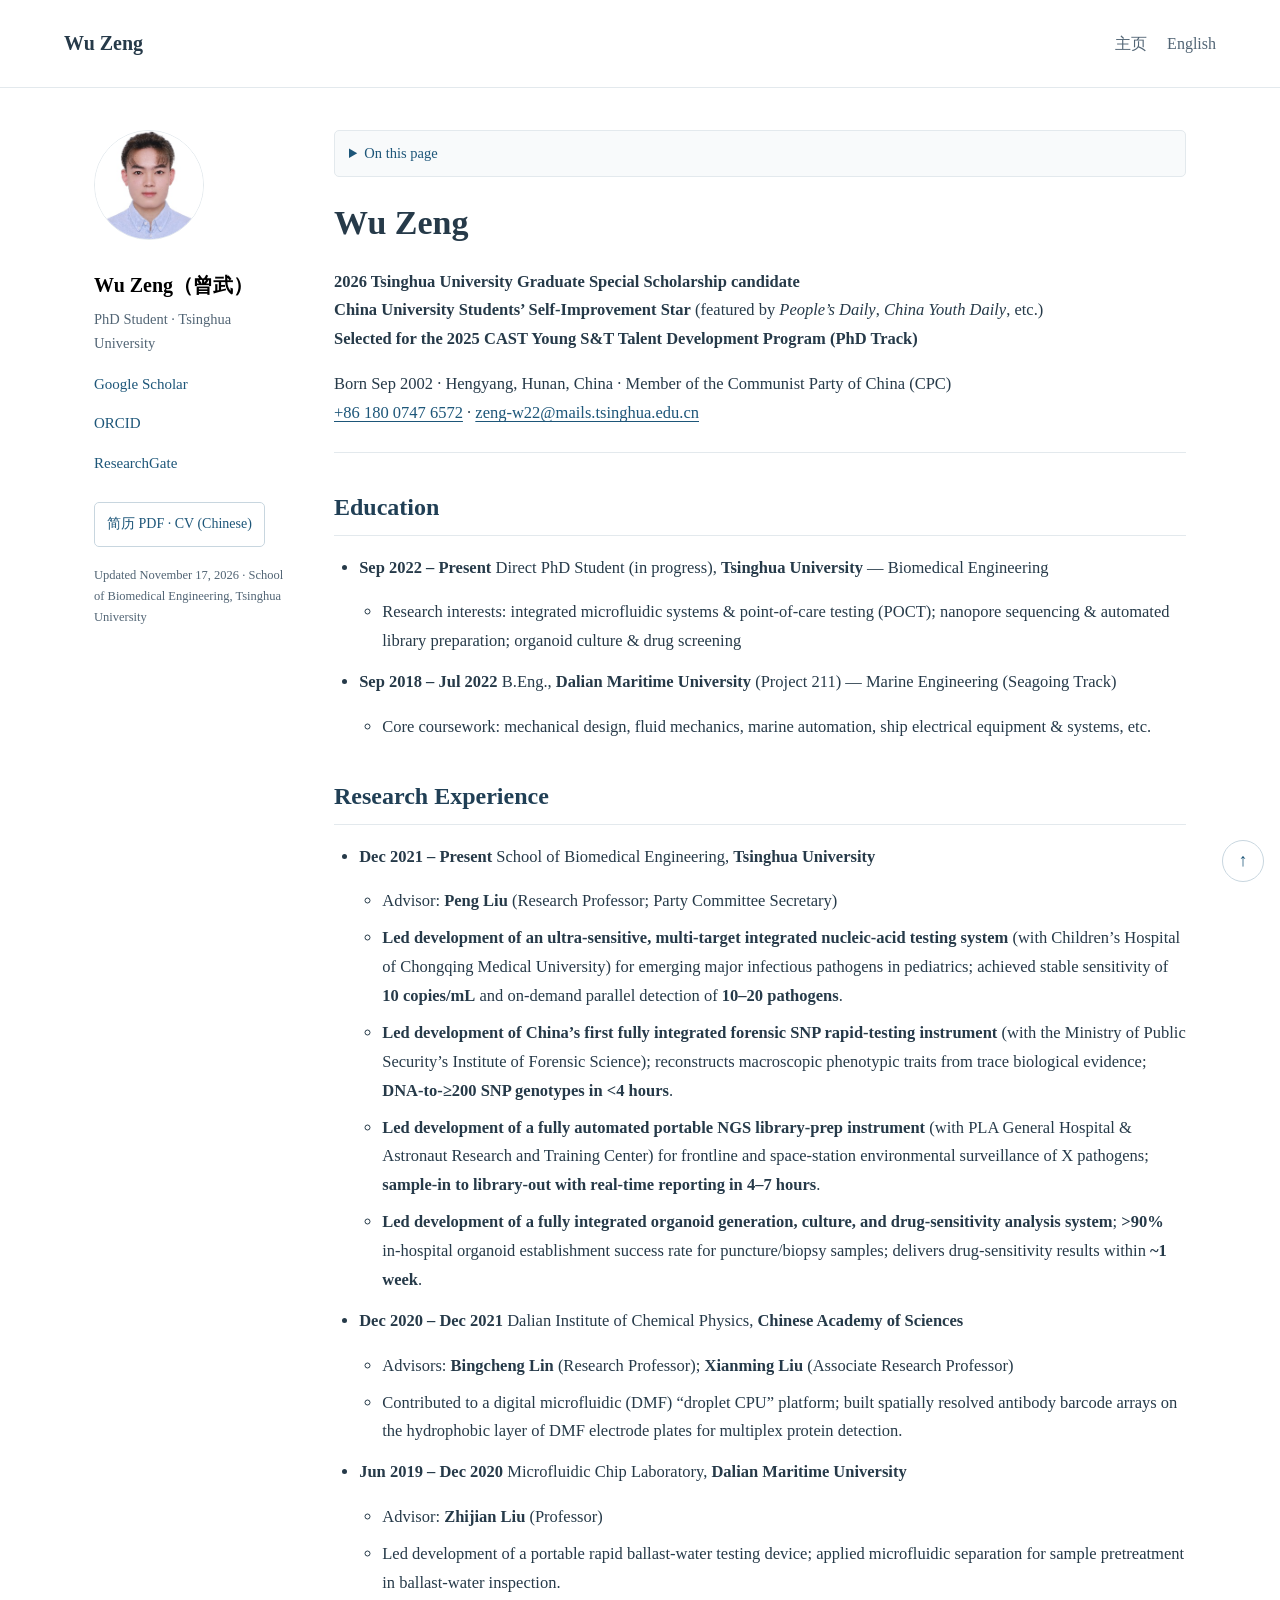
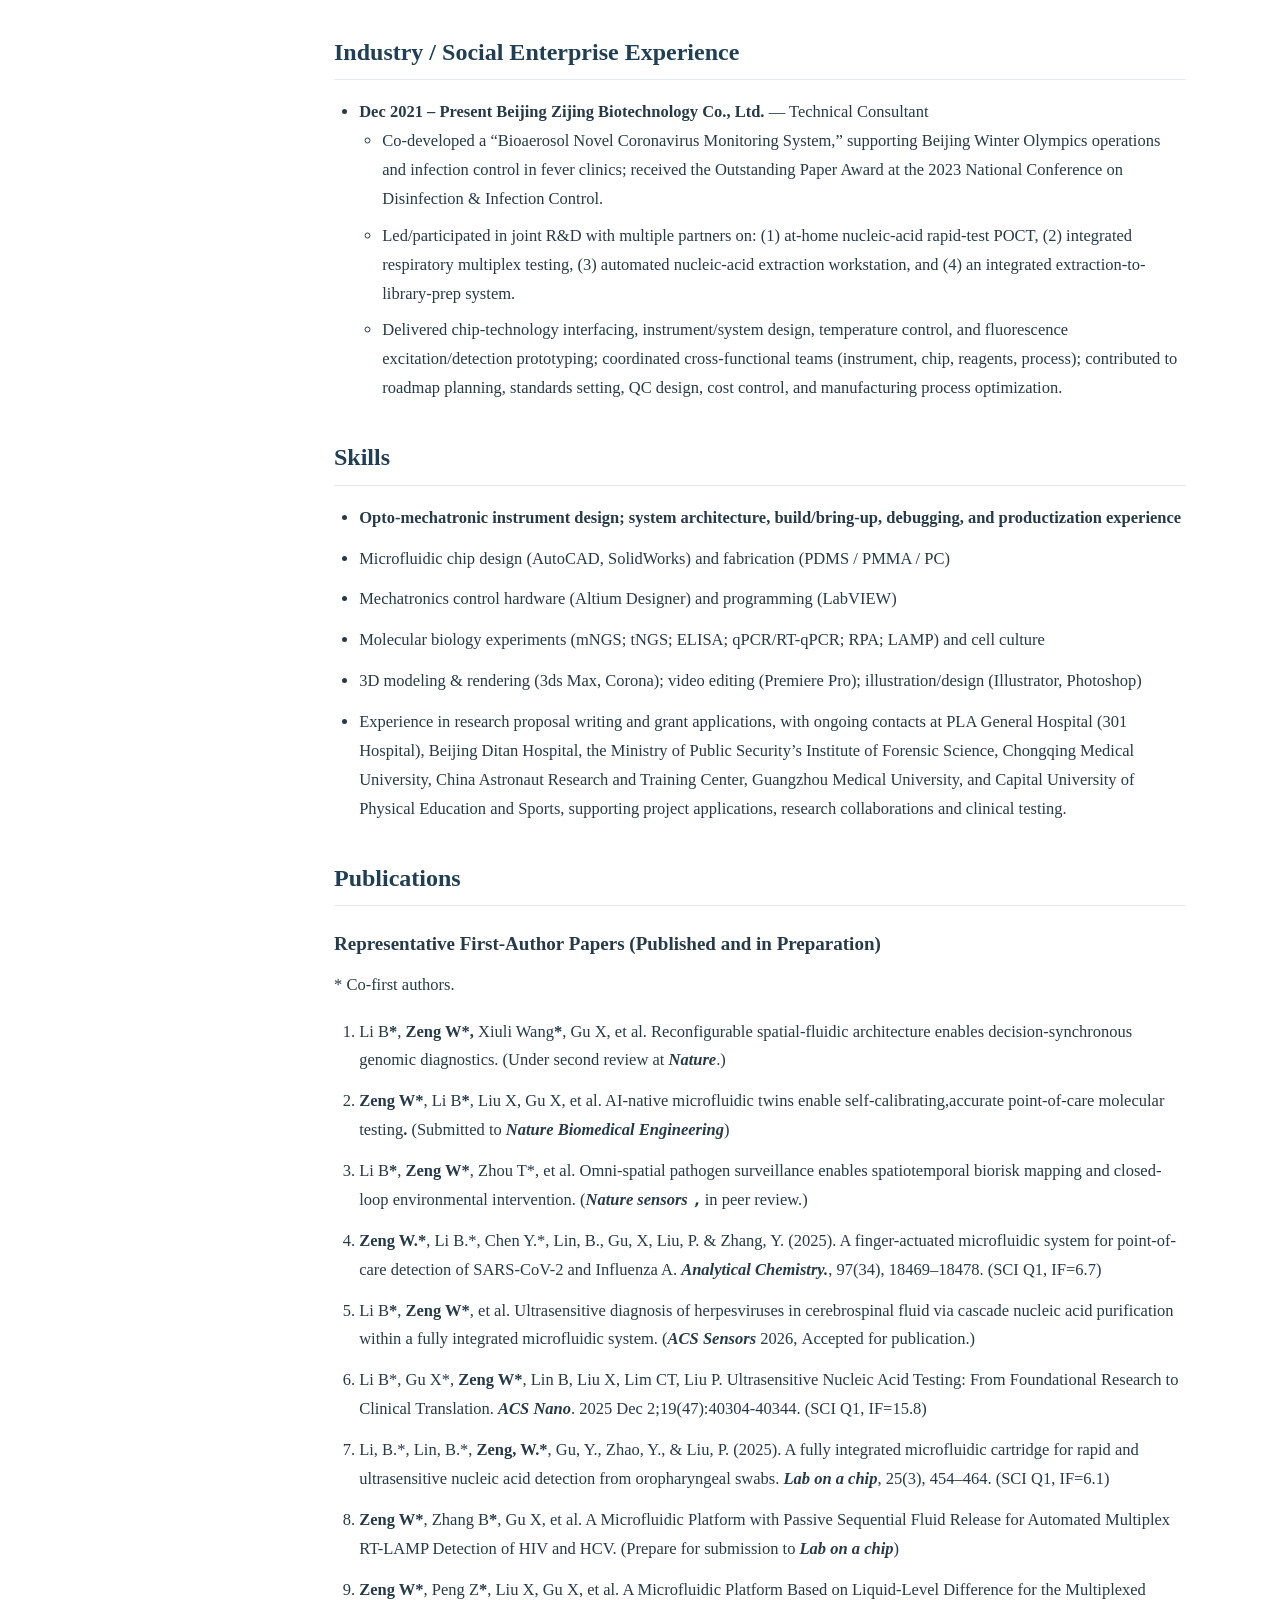
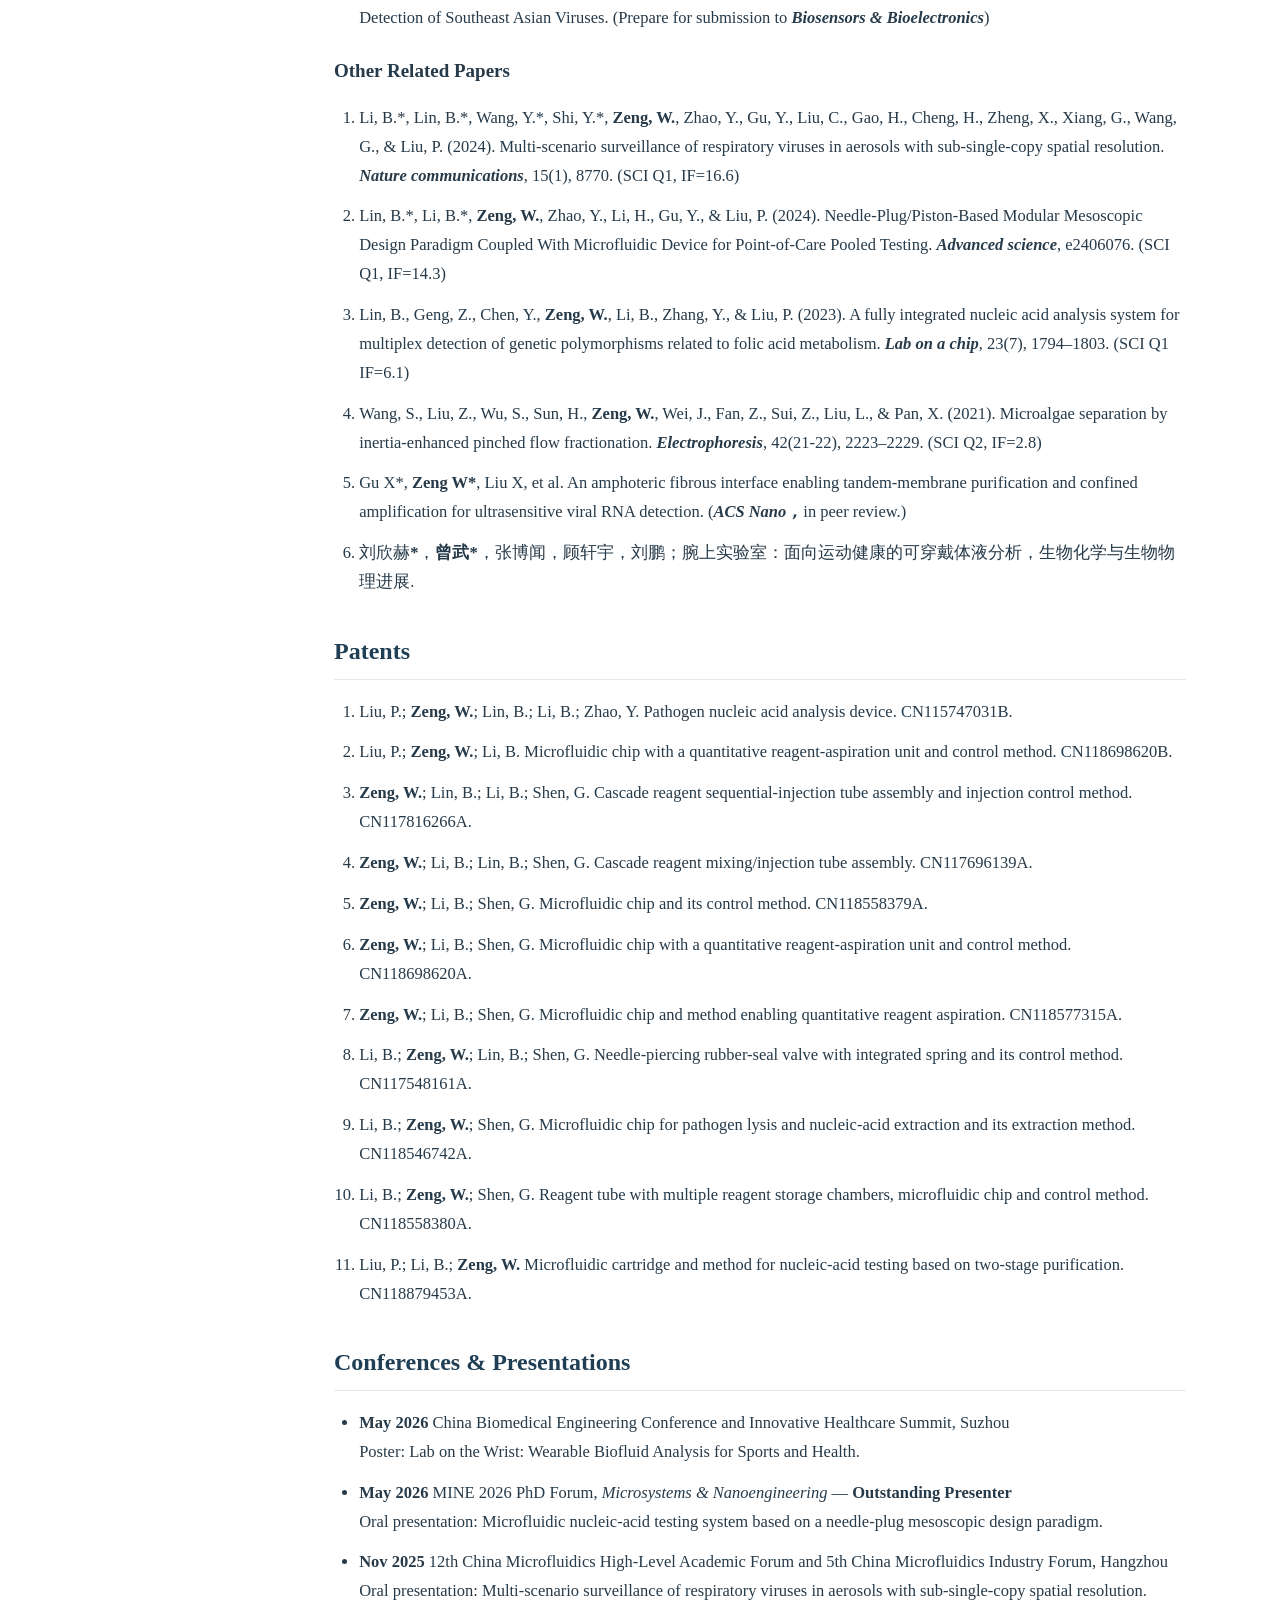
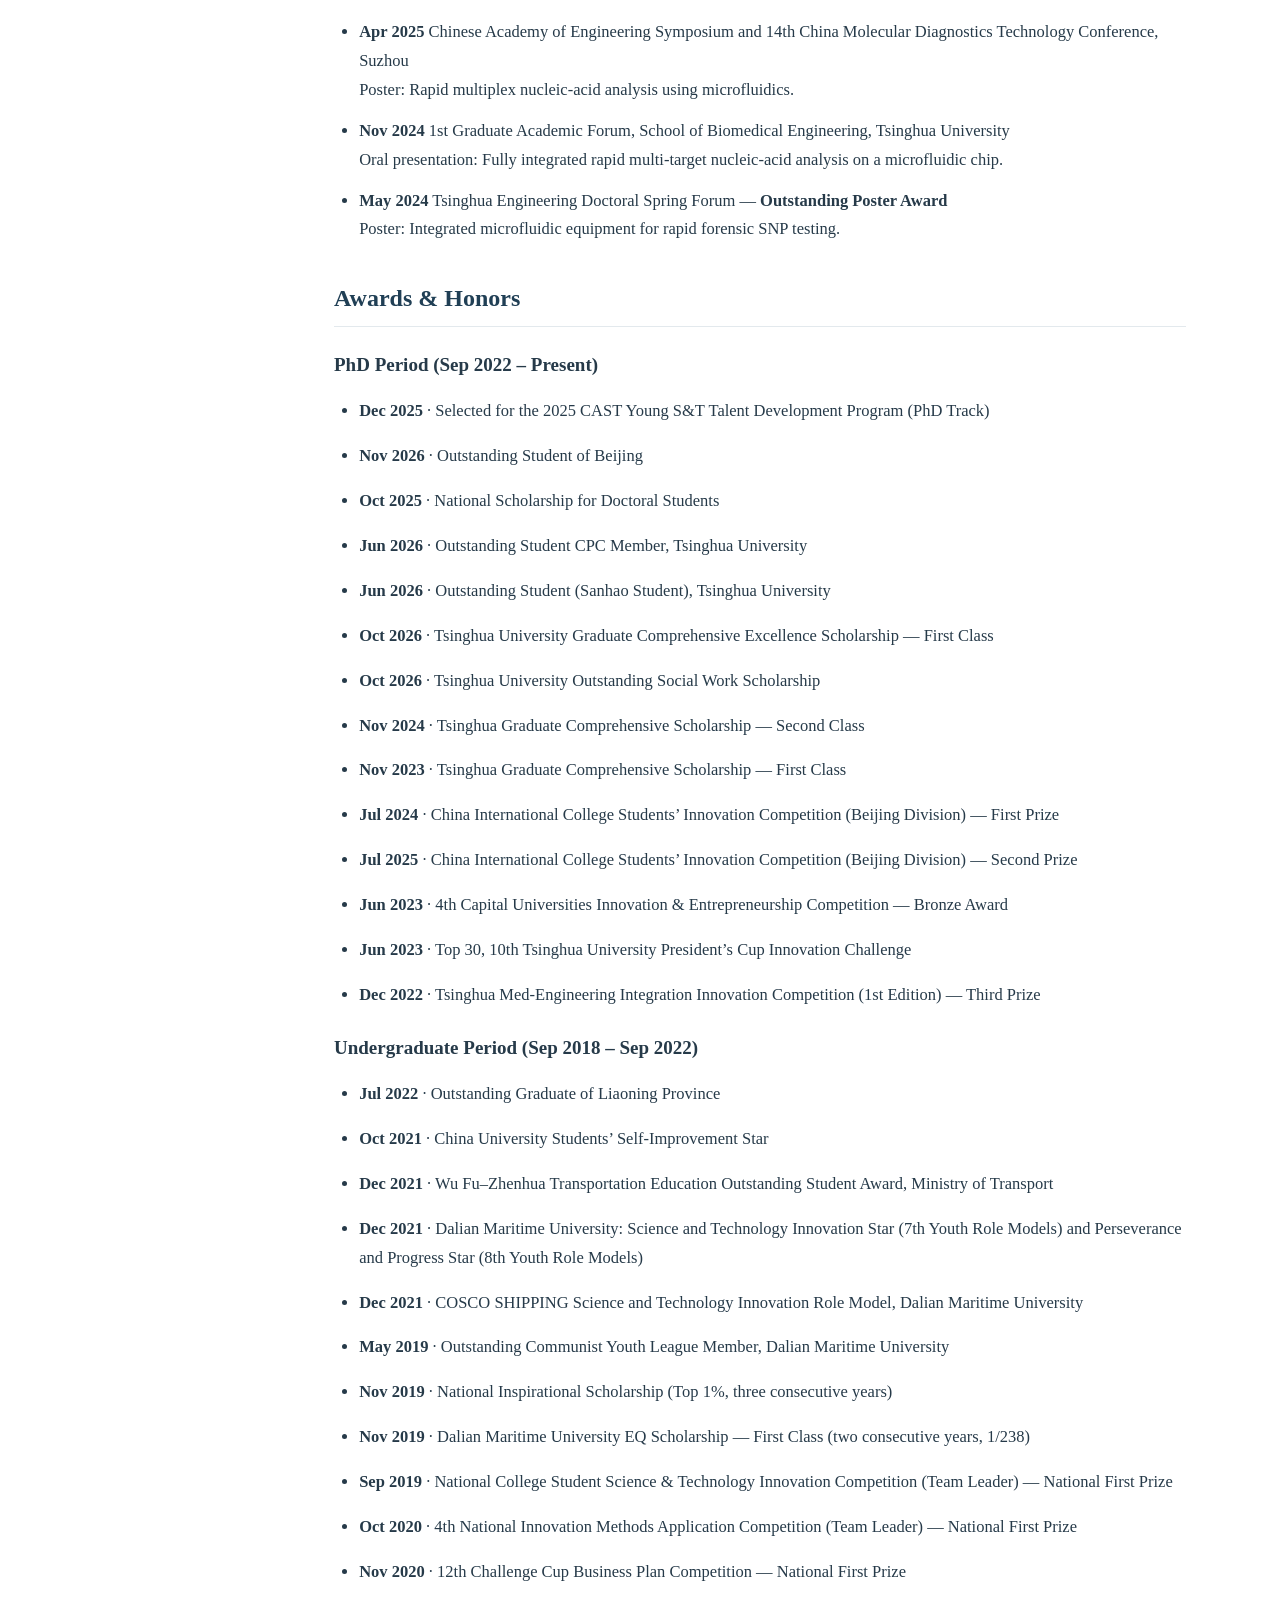
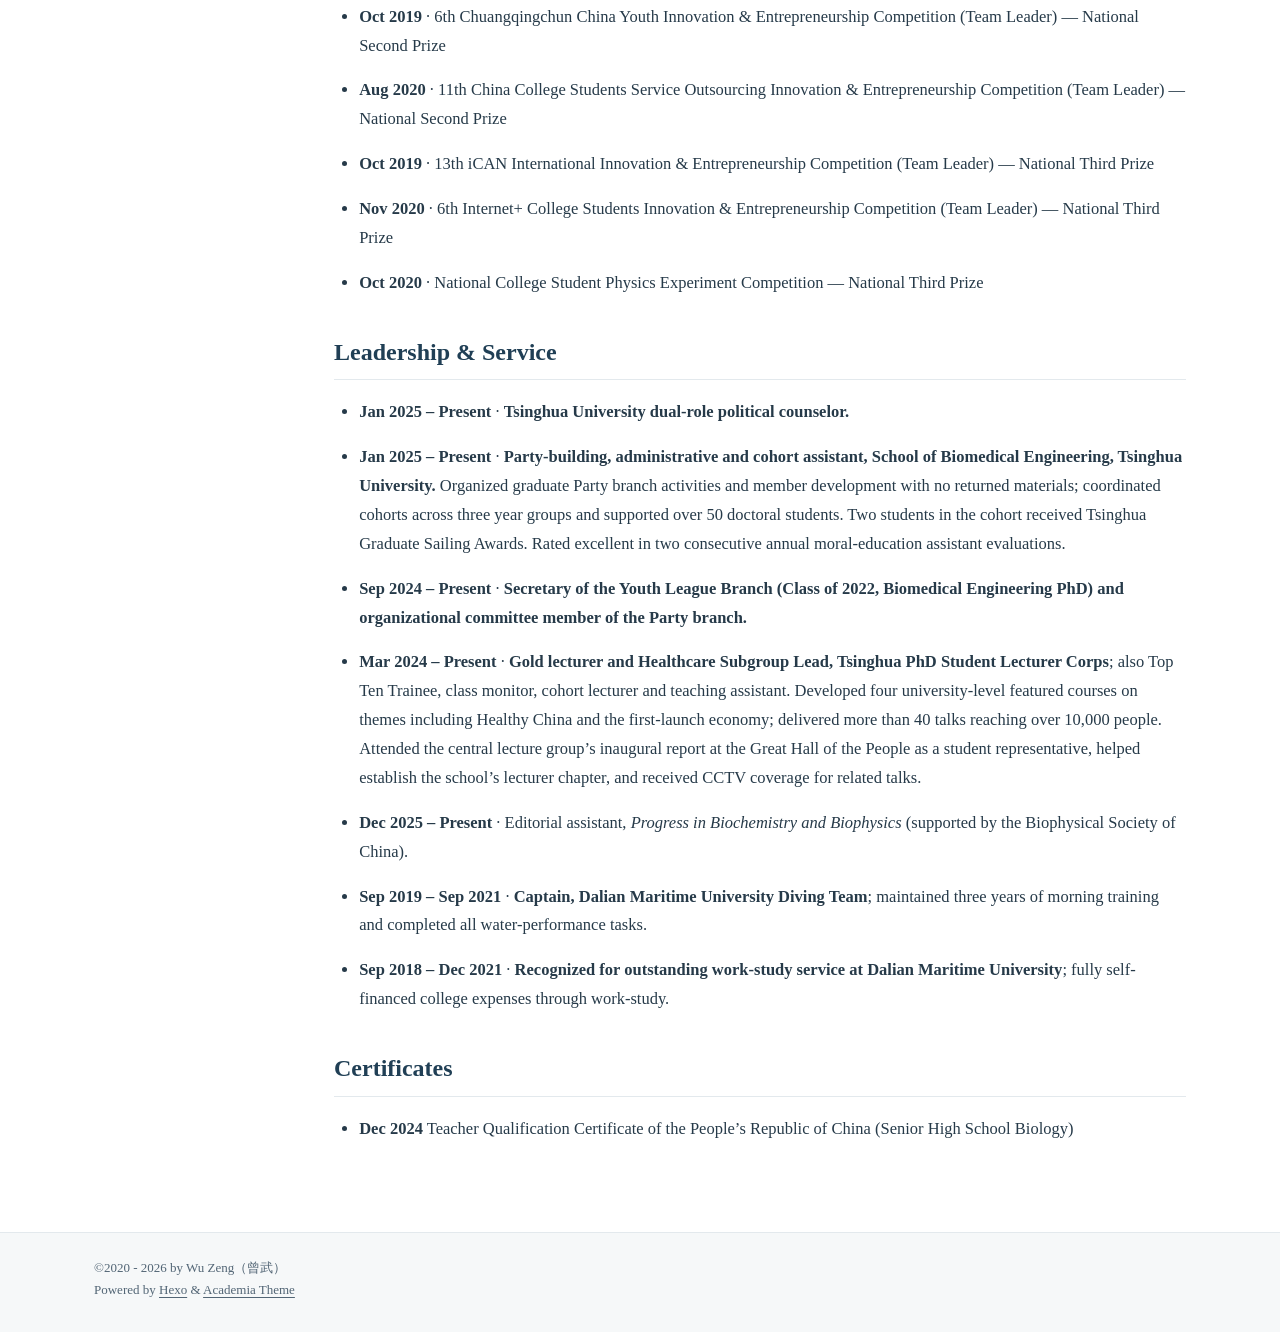
==== commit c9d9ee6b: "Refresh bilingual profile from November 2026 resume Move the accepted ACS Sensors paper to first-aut" ====
--- a/About/index.html
+++ b/About/index.html
@@ -1,5 +1,5 @@
-<!DOCTYPE html><html lang="en"><head><meta charset="UTF-8"><meta http-equiv="X-UA-Compatible" content="IE=edge"><meta name="viewport" content="width=device-width, initial-scale=1"><title>Wu Zeng | Tsinghua University</title><meta name="author" content="Wu Zeng（曾武）"><meta name="description" content="Wu Zeng, PhD student in Biomedical Engineering at Tsinghua University. Research in microfluidics, molecular diagnostics, automated sequencing library preparation and organoids."><meta name="theme-color" content="#233e55"><meta name="referrer" content="strict-origin-when-cross-origin"><link rel="canonical" href="https://zengwu.cc/About/"><link rel="alternate" hreflang="zh-CN" href="https://zengwu.cc/"><link rel="alternate" hreflang="en" href="https://zengwu.cc/About/"><meta property="og:type" content="profile"><meta property="og:title" content="Wu Zeng | Tsinghua University"><meta property="og:description" content="Wu Zeng, PhD student in Biomedical Engineering at Tsinghua University. Research in microfluidics, molecular diagnostics, automated sequencing library preparation and organoids."><meta property="og:url" content="https://zengwu.cc/About/"><meta property="og:image" content="https://zengwu.cc/img/profile.png"><meta property="og:locale" content="en_US"><link rel="shortcut icon" href="/img/favicon.png"><link rel="stylesheet" href="/css/index.css"><link rel="stylesheet" href="/css/academic.css"></head><body id="top"><a class="skip-link" href="#main-content">Skip to content</a><header id="page_header"><div class="header_wrap"><div id="blog_name"><a class="blog_title" id="site-name" href="/">Wu Zeng</a></div><ul class="menus_items"><li class="menus_item"><a class="site-page" href="/"> 主页</a></li><li class="menus_item"><a class="site-page" href="/About/"> English</a></li></ul></div></header><main id="page_main"><div class="side-card sticky"><div class="card-wrap" itemscope itemtype="https://schema.org/Person"><div class="author-avatar"><img class="avatar-img" src="/img/profile.png" alt="曾武 Wu Zeng" width="110" height="110"></div><div class="author-discrip"><h3>Wu Zeng（曾武）</h3><p class="author-bio">PhD Student · Tsinghua University</p></div><div class="author-links"><ul class="social-links"><li><a class="e-social-link" href="https://scholar.google.com/citations?hl=zh-CN&amp;user=HeddSzEAAAAJ" target="_blank" rel="noopener noreferrer">Google Scholar</a></li><li><a class="e-social-link" href="https://orcid.org/0009-0006-3625-1698" target="_blank" rel="noopener noreferrer">ORCID</a></li><li><a class="e-social-link" href="https://www.researchgate.net/profile/Wu-Zeng-8?ev=hdr_xprf" target="_blank" rel="noopener noreferrer">ResearchGate</a></li></ul></div><a class="cv-links" href="/attaches/CV.pdf?v=057a4f1e2d11" target="_blank" rel="noopener">简历 PDF · CV (Chinese)</a><p class="profile-updated">Updated October 21, 2026 · School of Biomedical Engineering, Tsinghua University</p></div></div><div class="page" id="main-content" itemscope itemtype="https://schema.org/CreativeWork"><details class="page-toc"><summary>On this page</summary><nav aria-label="On this page"><ol class="toc"><li class="toc-item toc-level-2"><a class="toc-link" href="#Education"><span class="toc-text">Education</span></a></li><li class="toc-item toc-level-2"><a class="toc-link" href="#Research-Experience"><span class="toc-text">Research Experience</span></a></li><li class="toc-item toc-level-2"><a class="toc-link" href="#Industry-Social-Enterprise-Experience"><span class="toc-text">Industry &#x2F; Social Enterprise Experience</span></a></li><li class="toc-item toc-level-2"><a class="toc-link" href="#Skills"><span class="toc-text">Skills</span></a></li><li class="toc-item toc-level-2"><a class="toc-link" href="#Publications"><span class="toc-text">Publications</span></a></li><li class="toc-item toc-level-2"><a class="toc-link" href="#Patents"><span class="toc-text">Patents</span></a></li><li class="toc-item toc-level-2"><a class="toc-link" href="#Conferences-Presentations"><span class="toc-text">Conferences &amp; Presentations</span></a></li><li class="toc-item toc-level-2"><a class="toc-link" href="#Awards-Honors"><span class="toc-text">Awards &amp; Honors</span></a></li><li class="toc-item toc-level-2"><a class="toc-link" href="#Leadership-Service"><span class="toc-text">Leadership &amp; Service</span></a></li><li class="toc-item toc-level-2"><a class="toc-link" href="#Certificates"><span class="toc-text">Certificates</span></a></li></ol></nav></details><h1 class="page-title">Wu Zeng</h1><article><p><strong>2026 Tsinghua University Graduate Special Scholarship candidate</strong><br><strong>China University Students’ Self-Improvement Star</strong> (featured by <em>People’s Daily</em>, <em>China Youth Daily</em>, etc.)<br><strong>Selected for the 2025 CAST Young S&amp;T Talent Development Program (PhD Track)</strong></p>
-<p>Born Sep 2002 · Hengyang, Hunan, China · Member of the Communist Party of China (CPC)<br><a href="tel:+8618007476572">+86 180 0747 6572</a> · <a href="mailto:&#122;&#101;&#110;&#x67;&#45;&#119;&#x32;&#50;&#64;&#x6d;&#x61;&#105;&#x6c;&#115;&#x2e;&#x74;&#115;&#x69;&#110;&#103;&#x68;&#x75;&#x61;&#46;&#x65;&#100;&#x75;&#x2e;&#99;&#110;">zeng-w22@mails.tsinghua.edu.cn</a></p>
+<!DOCTYPE html><html lang="en"><head><meta charset="UTF-8"><meta http-equiv="X-UA-Compatible" content="IE=edge"><meta name="viewport" content="width=device-width, initial-scale=1"><title>Wu Zeng | Tsinghua University</title><meta name="author" content="Wu Zeng（曾武）"><meta name="description" content="Wu Zeng, PhD student in Biomedical Engineering at Tsinghua University. Research in microfluidics, molecular diagnostics, automated sequencing library preparation and organoids."><meta name="theme-color" content="#233e55"><meta name="referrer" content="strict-origin-when-cross-origin"><link rel="canonical" href="https://zengwu.cc/About/"><link rel="alternate" hreflang="zh-CN" href="https://zengwu.cc/"><link rel="alternate" hreflang="en" href="https://zengwu.cc/About/"><meta property="og:type" content="profile"><meta property="og:title" content="Wu Zeng | Tsinghua University"><meta property="og:description" content="Wu Zeng, PhD student in Biomedical Engineering at Tsinghua University. Research in microfluidics, molecular diagnostics, automated sequencing library preparation and organoids."><meta property="og:url" content="https://zengwu.cc/About/"><meta property="og:image" content="https://zengwu.cc/img/profile.png"><meta property="og:locale" content="en_US"><link rel="shortcut icon" href="/img/favicon.png"><link rel="stylesheet" href="/css/index.css"><link rel="stylesheet" href="/css/academic.css"></head><body id="top"><a class="skip-link" href="#main-content">Skip to content</a><header id="page_header"><div class="header_wrap"><div id="blog_name"><a class="blog_title" id="site-name" href="/">Wu Zeng</a></div><ul class="menus_items"><li class="menus_item"><a class="site-page" href="/"> 主页</a></li><li class="menus_item"><a class="site-page" href="/About/"> English</a></li></ul></div></header><main id="page_main"><div class="side-card sticky"><div class="card-wrap" itemscope itemtype="https://schema.org/Person"><div class="author-avatar"><img class="avatar-img" src="/img/profile.png" alt="曾武 Wu Zeng" width="110" height="110"></div><div class="author-discrip"><h3>Wu Zeng（曾武）</h3><p class="author-bio">PhD Student · Tsinghua University</p></div><div class="author-links"><ul class="social-links"><li><a class="e-social-link" href="https://scholar.google.com/citations?hl=zh-CN&amp;user=HeddSzEAAAAJ" target="_blank" rel="noopener noreferrer">Google Scholar</a></li><li><a class="e-social-link" href="https://orcid.org/0009-0006-3625-1698" target="_blank" rel="noopener noreferrer">ORCID</a></li><li><a class="e-social-link" href="https://www.researchgate.net/profile/Wu-Zeng-8?ev=hdr_xprf" target="_blank" rel="noopener noreferrer">ResearchGate</a></li></ul></div><a class="cv-links" href="/attaches/CV.pdf?v=057a4f1e2d11" target="_blank" rel="noopener">简历 PDF · CV (Chinese)</a><p class="profile-updated">Updated November 17, 2026 · School of Biomedical Engineering, Tsinghua University</p></div></div><div class="page" id="main-content" itemscope itemtype="https://schema.org/CreativeWork"><details class="page-toc"><summary>On this page</summary><nav aria-label="On this page"><ol class="toc"><li class="toc-item toc-level-2"><a class="toc-link" href="#Education"><span class="toc-text">Education</span></a></li><li class="toc-item toc-level-2"><a class="toc-link" href="#Research-Experience"><span class="toc-text">Research Experience</span></a></li><li class="toc-item toc-level-2"><a class="toc-link" href="#Industry-Social-Enterprise-Experience"><span class="toc-text">Industry &#x2F; Social Enterprise Experience</span></a></li><li class="toc-item toc-level-2"><a class="toc-link" href="#Skills"><span class="toc-text">Skills</span></a></li><li class="toc-item toc-level-2"><a class="toc-link" href="#Publications"><span class="toc-text">Publications</span></a></li><li class="toc-item toc-level-2"><a class="toc-link" href="#Patents"><span class="toc-text">Patents</span></a></li><li class="toc-item toc-level-2"><a class="toc-link" href="#Conferences-Presentations"><span class="toc-text">Conferences &amp; Presentations</span></a></li><li class="toc-item toc-level-2"><a class="toc-link" href="#Awards-Honors"><span class="toc-text">Awards &amp; Honors</span></a></li><li class="toc-item toc-level-2"><a class="toc-link" href="#Leadership-Service"><span class="toc-text">Leadership &amp; Service</span></a></li><li class="toc-item toc-level-2"><a class="toc-link" href="#Certificates"><span class="toc-text">Certificates</span></a></li></ol></nav></details><h1 class="page-title">Wu Zeng</h1><article><p><strong>2026 Tsinghua University Graduate Special Scholarship candidate</strong><br><strong>China University Students’ Self-Improvement Star</strong> (featured by <em>People’s Daily</em>, <em>China Youth Daily</em>, etc.)<br><strong>Selected for the 2025 CAST Young S&amp;T Talent Development Program (PhD Track)</strong></p>
+<p>Born Sep 2002 · Hengyang, Hunan, China · Member of the Communist Party of China (CPC)<br><a href="tel:+8618007476572">+86 180 0747 6572</a> · <a href="mailto:&#x7a;&#x65;&#x6e;&#x67;&#45;&#119;&#50;&#50;&#x40;&#109;&#x61;&#x69;&#x6c;&#x73;&#46;&#116;&#115;&#105;&#x6e;&#x67;&#x68;&#117;&#x61;&#x2e;&#x65;&#x64;&#x75;&#x2e;&#99;&#x6e;">zeng-w22@mails.tsinghua.edu.cn</a></p>
 <hr>
 <h2 id="Education"><a href="#Education" class="headerlink" title="Education"></a>Education</h2><ul>
 <li><p><strong>Sep 2022 – Present</strong>  Direct PhD Student (in progress), <strong>Tsinghua University</strong> — Biomedical Engineering  </p>
@@ -54,23 +54,23 @@
 </ul>
 <h2 id="Publications"><a href="#Publications" class="headerlink" title="Publications"></a>Publications</h2><h3 id="Representative-First-Author-Papers-Published-and-in-Preparation"><a href="#Representative-First-Author-Papers-Published-and-in-Preparation" class="headerlink" title="Representative First-Author Papers (Published and in Preparation)"></a>Representative First-Author Papers (Published and in Preparation)</h3><p>&#42; Co-first authors.</p>
 <ol>
-<li>Li B<strong>&#42;</strong>, <strong>Zeng W&#42;,</strong> Xiuli Wang<strong>&#42;</strong>, Gu X, et al. Reconfigurable spatial-fluidic architecture enables decision-synchronous genomic diagnostics. (Under second review at <strong><em>Nature</em></strong>.)</li>
-<li><strong>Zeng W&#42;</strong>, Li B<strong>&#42;</strong>, Liu X, Gu X, et al. AI-native microfluidic twins enable self-calibrating,accurate point-of-care molecular testing<strong>.</strong> (Prepare for submission to <strong><em>Science Advances</em></strong>)</li>
-<li>Li B<strong>&#42;</strong>, <strong>Zeng W&#42;</strong>, Zhou T&#42;, et al. Omni-spatial pathogen surveillance enables spatiotemporal biorisk mapping and closed-loop environmental intervention. (<strong><em>Nature sensors，</em></strong>in peer review.)</li>
-<li><strong>Zeng W.&#42;</strong>, Li B.&#42;, Chen Y.&#42;, Lin, B., Gu, X, Liu, P. &amp; Zhang, Y. (2025). A finger-actuated microfluidic system for point-of-care detection of SARS-CoV-2 and Influenza A. <strong><em>Analytical Chemistry.</em></strong>, 97(34), 18469–18478. (SCI Q1, IF&#x3D;6.7)</li>
-<li>Li B&#42;, Gu X&#42;, <strong>Zeng W&#42;</strong>, Lin B, Liu X, Lim CT, Liu P. Ultrasensitive Nucleic Acid Testing: From Foundational Research to Clinical Translation. <strong><em>ACS Nano</em></strong>. 2025 Dec 2;19(47):40304-40344. (SCI Q1, IF&#x3D;15.8)</li>
+<li>Li B<strong>&#42;</strong>, <strong>Zeng W</strong><strong>&#42;</strong><strong>,</strong> Xiuli Wang<strong>&#42;</strong>, Gu X, et al. Reconfigurable spatial-fluidic architecture enables decision-synchronous genomic diagnostics. (Under second review at <strong><em>Nature</em></strong>.)</li>
+<li><strong>Zeng W</strong><strong>&#42;</strong>, Li B<strong>&#42;</strong>, Liu X, Gu X, et al. AI-native microfluidic twins enable self-calibrating,accurate point-of-care molecular testing<strong>.</strong> (Submitted to<strong> </strong><strong><em>Nature Biomedical Engineering</em></strong>)</li>
+<li>Li B<strong>&#42;</strong>, <strong>Zeng W</strong><strong>&#42;</strong>, Zhou T&#42;, et al. Omni-spatial pathogen surveillance enables spatiotemporal biorisk mapping and closed-loop environmental intervention. (<strong><em>Nature sensors，</em></strong>in peer review.)</li>
+<li><strong>Zeng W</strong><strong>.</strong><strong>&#42;</strong>, Li B.&#42;, Chen Y.&#42;, Lin, B., Gu, X, Liu, P. &amp; Zhang, Y. (2025). A finger-actuated microfluidic system for point-of-care detection of SARS-CoV-2 and Influenza A. <strong><em>Analytical Chemistry</em></strong><strong><em>.</em></strong>, 97(34), 18469–18478. (SCI Q1, IF&#x3D;6.7)</li>
+<li>Li B<strong>&#42;</strong>, <strong>Zeng W</strong><strong>&#42;</strong>, et al. Ultrasensitive diagnosis of herpesviruses in cerebrospinal fluid via cascade nucleic acid purification within a fully integrated microfluidic system. (<strong><em>ACS Sensors</em></strong><strong> </strong>2026,<strong> </strong>Accepted for publication.)</li>
+<li>Li B&#42;, Gu X&#42;, <strong>Zeng W</strong><strong>&#42;</strong>, Lin B, Liu X, Lim CT, Liu P. Ultrasensitive Nucleic Acid Testing: From Foundational Research to Clinical Translation. <strong><em>ACS Nano</em></strong>. 2025 Dec 2;19(47):40304-40344. (SCI Q1, IF&#x3D;15.8)</li>
 <li>Li, B.&#42;, Lin, B.&#42;, <strong>Zeng, W.&#42;</strong>, Gu, Y., Zhao, Y., &amp; Liu, P. (2025). A fully integrated microfluidic cartridge for rapid and ultrasensitive nucleic acid detection from oropharyngeal swabs.<strong><em> Lab on a chip</em></strong>, 25(3), 454–464. (SCI Q1, IF&#x3D;6.1)</li>
-<li><strong>Zeng W&#42;</strong>, Zhang B<strong>&#42;</strong>, Gu X, et al. A Microfluidic Platform with Passive Sequential Fluid Release for Automated Multiplex RT-LAMP Detection of HIV and HCV. (Prepare for submission to <strong><em>Lab on a chip</em></strong>)</li>
-<li><strong>Zeng W&#42;</strong>, Peng Z<strong>&#42;</strong>, Liu X, Gu X, et al. A Microfluidic Platform Based on Liquid-Level Difference for the Multiplexed Detection of Southeast Asian Viruses. (Prepare for submission to <strong><em>Biosensors &amp; Bioelectronics</em></strong>)</li>
+<li><strong>Zeng W</strong><strong>&#42;</strong>, Zhang B<strong>&#42;</strong>, Gu X, et al. A Microfluidic Platform with Passive Sequential Fluid Release for Automated Multiplex RT-LAMP Detection of HIV and HCV. (Prepare for submission to <strong><em>Lab on a chip</em></strong>)</li>
+<li><strong>Zeng W</strong><strong>&#42;</strong>, Peng Z<strong>&#42;</strong>, Liu X, Gu X, et al. A Microfluidic Platform Based on Liquid-Level Difference for the Multiplexed Detection of Southeast Asian Viruses. (Prepare for submission to <strong><em>Biosensors &amp; Bioelectronics</em></strong>)</li>
 </ol>
 <h3 id="Other-Related-Papers"><a href="#Other-Related-Papers" class="headerlink" title="Other Related Papers"></a>Other Related Papers</h3><ol>
 <li>Li, B.&#42;, Lin, B.&#42;, Wang, Y.&#42;, Shi, Y.&#42;, <strong>Zeng, W.</strong>, Zhao, Y., Gu, Y., Liu, C., Gao, H., Cheng, H., Zheng, X., Xiang, G., Wang, G., &amp; Liu, P. (2024). Multi-scenario surveillance of respiratory viruses in aerosols with sub-single-copy spatial resolution. <strong><em>Nature communications</em></strong>, 15(1), 8770. (SCI Q1, IF&#x3D;16.6)</li>
 <li>Lin, B.&#42;, Li, B.&#42;, <strong>Zeng, W.</strong>, Zhao, Y., Li, H., Gu, Y., &amp; Liu, P. (2024). Needle-Plug&#x2F;Piston-Based Modular Mesoscopic Design Paradigm Coupled With Microfluidic Device for Point-of-Care Pooled Testing. <strong><em>Advanced science</em></strong>, e2406076. (SCI Q1, IF&#x3D;14.3)</li>
 <li>Lin, B., Geng, Z., Chen, Y., <strong>Zeng, W.</strong>, Li, B., Zhang, Y., &amp; Liu, P. (2023). A fully integrated nucleic acid analysis system for multiplex detection of genetic polymorphisms related to folic acid metabolism. <strong><em>Lab on a chip</em></strong>, 23(7), 1794–1803. (SCI Q1 IF&#x3D;6.1)</li>
 <li>Wang, S., Liu, Z., Wu, S., Sun, H., <strong>Zeng, W.</strong>, Wei, J., Fan, Z., Sui, Z., Liu, L., &amp; Pan, X. (2021). Microalgae separation by inertia-enhanced pinched flow fractionation. <strong><em>Electrophoresis</em></strong>, 42(21-22), 2223–2229. (SCI Q2, IF&#x3D;2.8)</li>
-<li>Li B<strong>&#42;</strong>, <strong>Zeng W&#42;</strong>, et al. Ultrasensitive diagnosis of herpesviruses in cerebrospinal fluid via cascade nucleic acid purification within a fully integrated microfluidic system. (<strong><em>ACS sensors，</em></strong>in peer review.)</li>
-<li>Gu X&#42;, <strong>Zeng W&#42;</strong>, Liu X, et al. An amphoteric fibrous interface enabling tandem-membrane purification and confined amplification for ultrasensitive viral RNA detection. (<strong><em>ACS Nano，</em></strong>in peer review.)</li>
-<li>刘欣赫<strong>&#42;</strong>，<strong>曾武&#42;</strong>，张博闻，顾轩宇，刘鹏；腕上实验室：面向运动健康的可穿戴体液分析，生物化学与生物物理进展.</li>
+<li>Gu X&#42;, <strong>Zeng W</strong><strong>&#42;</strong>, Liu X, et al. An amphoteric fibrous interface enabling tandem-membrane purification and confined amplification for ultrasensitive viral RNA detection. (<strong><em>ACS Nano</em></strong><strong><em>，</em></strong>in peer review.)</li>
+<li>刘欣赫<strong>&#42;</strong>，<strong>曾武</strong><strong>&#42;</strong>，张博闻，顾轩宇，刘鹏；腕上实验室：面向运动健康的可穿戴体液分析，生物化学与生物物理进展.</li>
 </ol>
 <h2 id="Patents"><a href="#Patents" class="headerlink" title="Patents"></a>Patents</h2><ol>
 <li>Liu, P.; <strong>Zeng, W.</strong>; Lin, B.; Li, B.; Zhao, Y. Pathogen nucleic acid analysis device. CN115747031B.</li>
@@ -95,6 +95,8 @@
 </ul>
 <h2 id="Awards-Honors"><a href="#Awards-Honors" class="headerlink" title="Awards &amp; Honors"></a>Awards &amp; Honors</h2><h3 id="PhD-Period-Sep-2022-–-Present"><a href="#PhD-Period-Sep-2022-–-Present" class="headerlink" title="PhD Period (Sep 2022 – Present)"></a>PhD Period (Sep 2022 – Present)</h3><ul>
 <li><p><strong>Dec 2025</strong> · Selected for the 2025 CAST Young S&amp;T Talent Development Program (PhD Track)</p>
+</li>
+<li><p><strong>Nov 2026</strong> · Outstanding Student of Beijing</p>
 </li>
 <li><p><strong>Oct 2025</strong> · National Scholarship for Doctoral Students</p>
 </li>
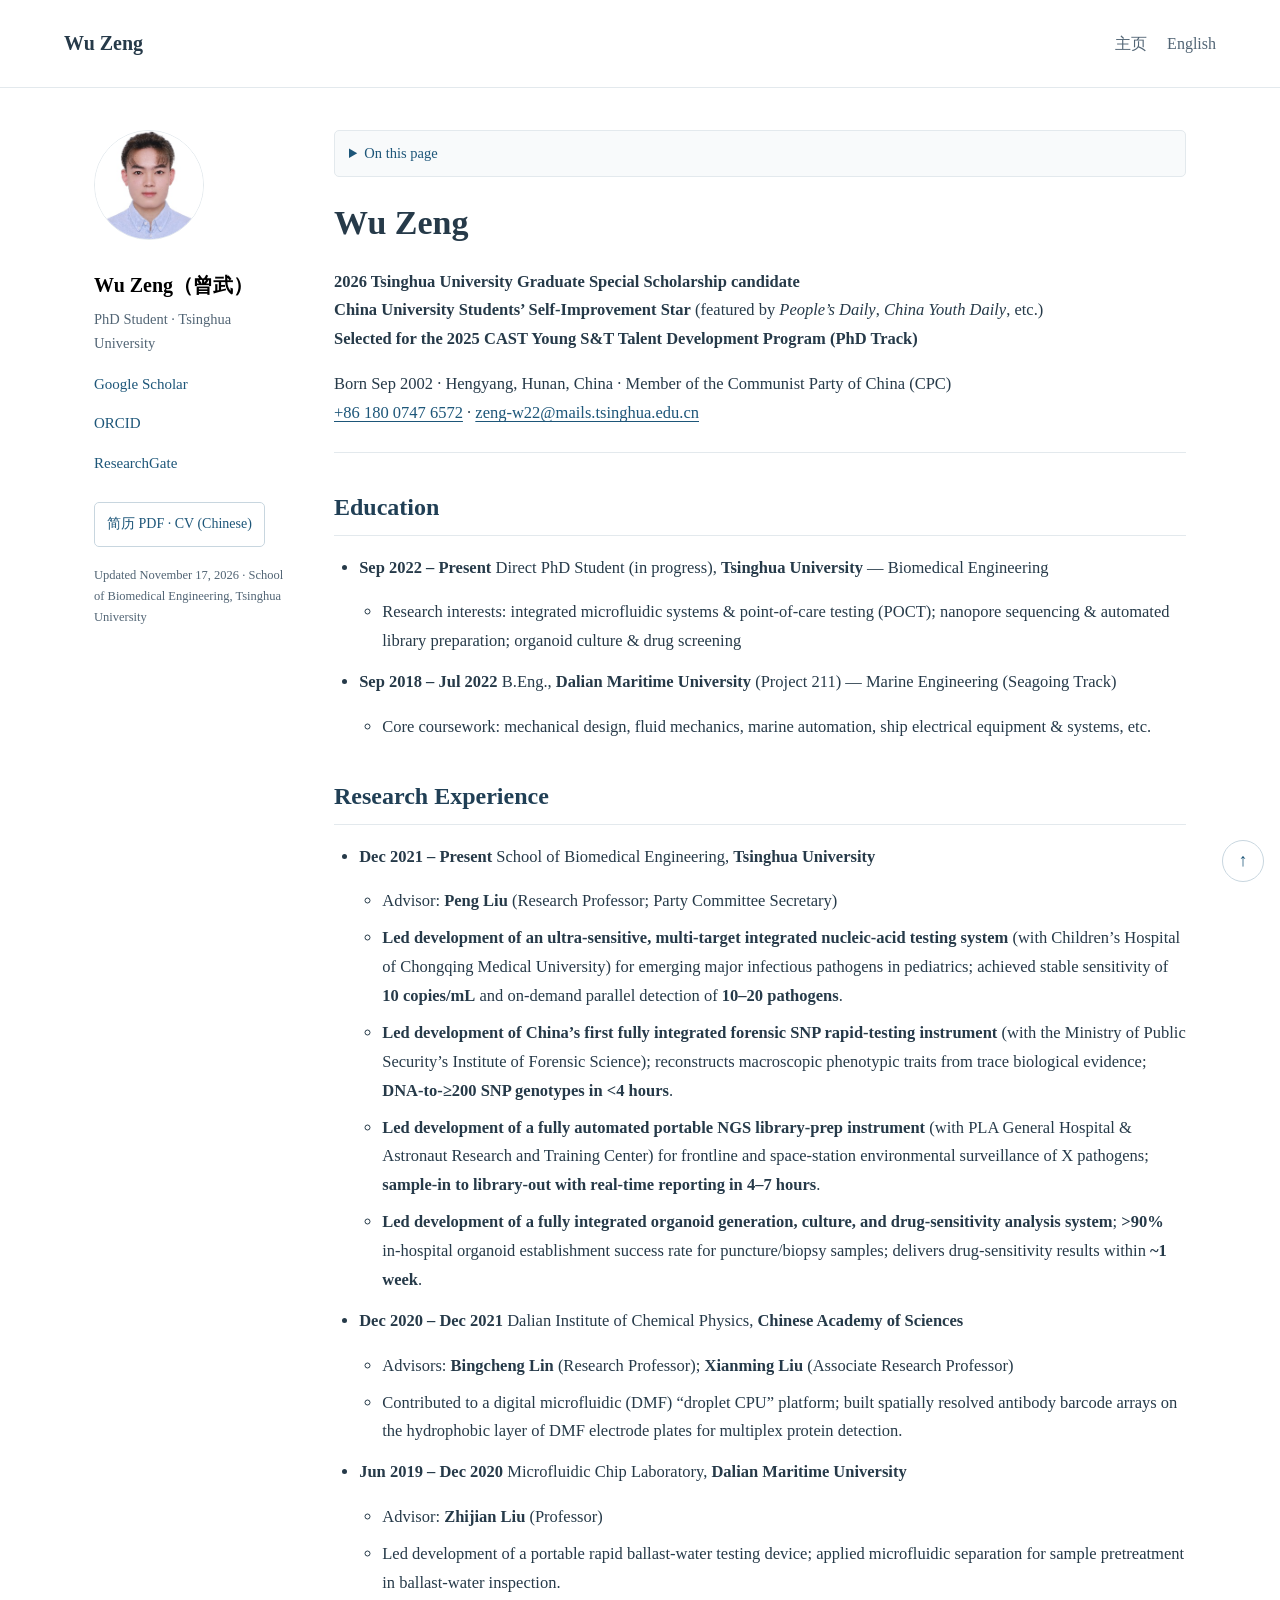
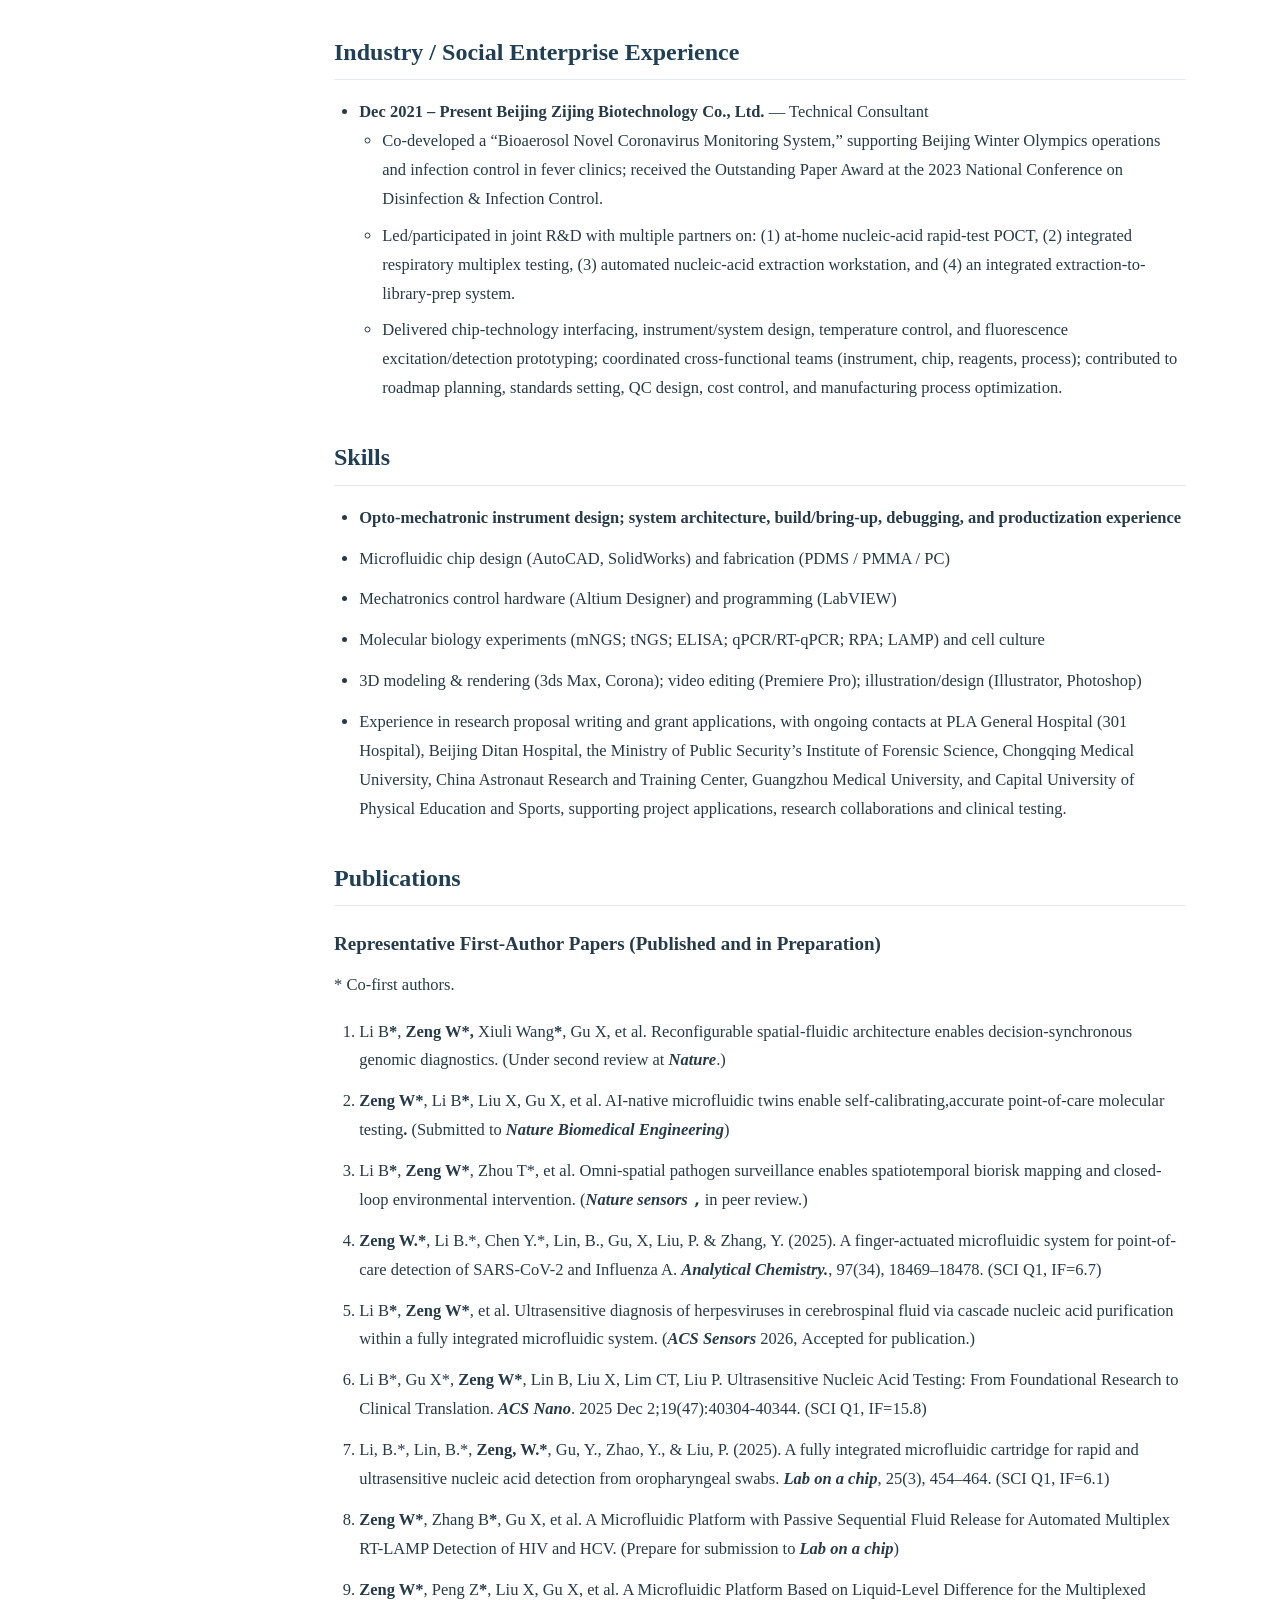
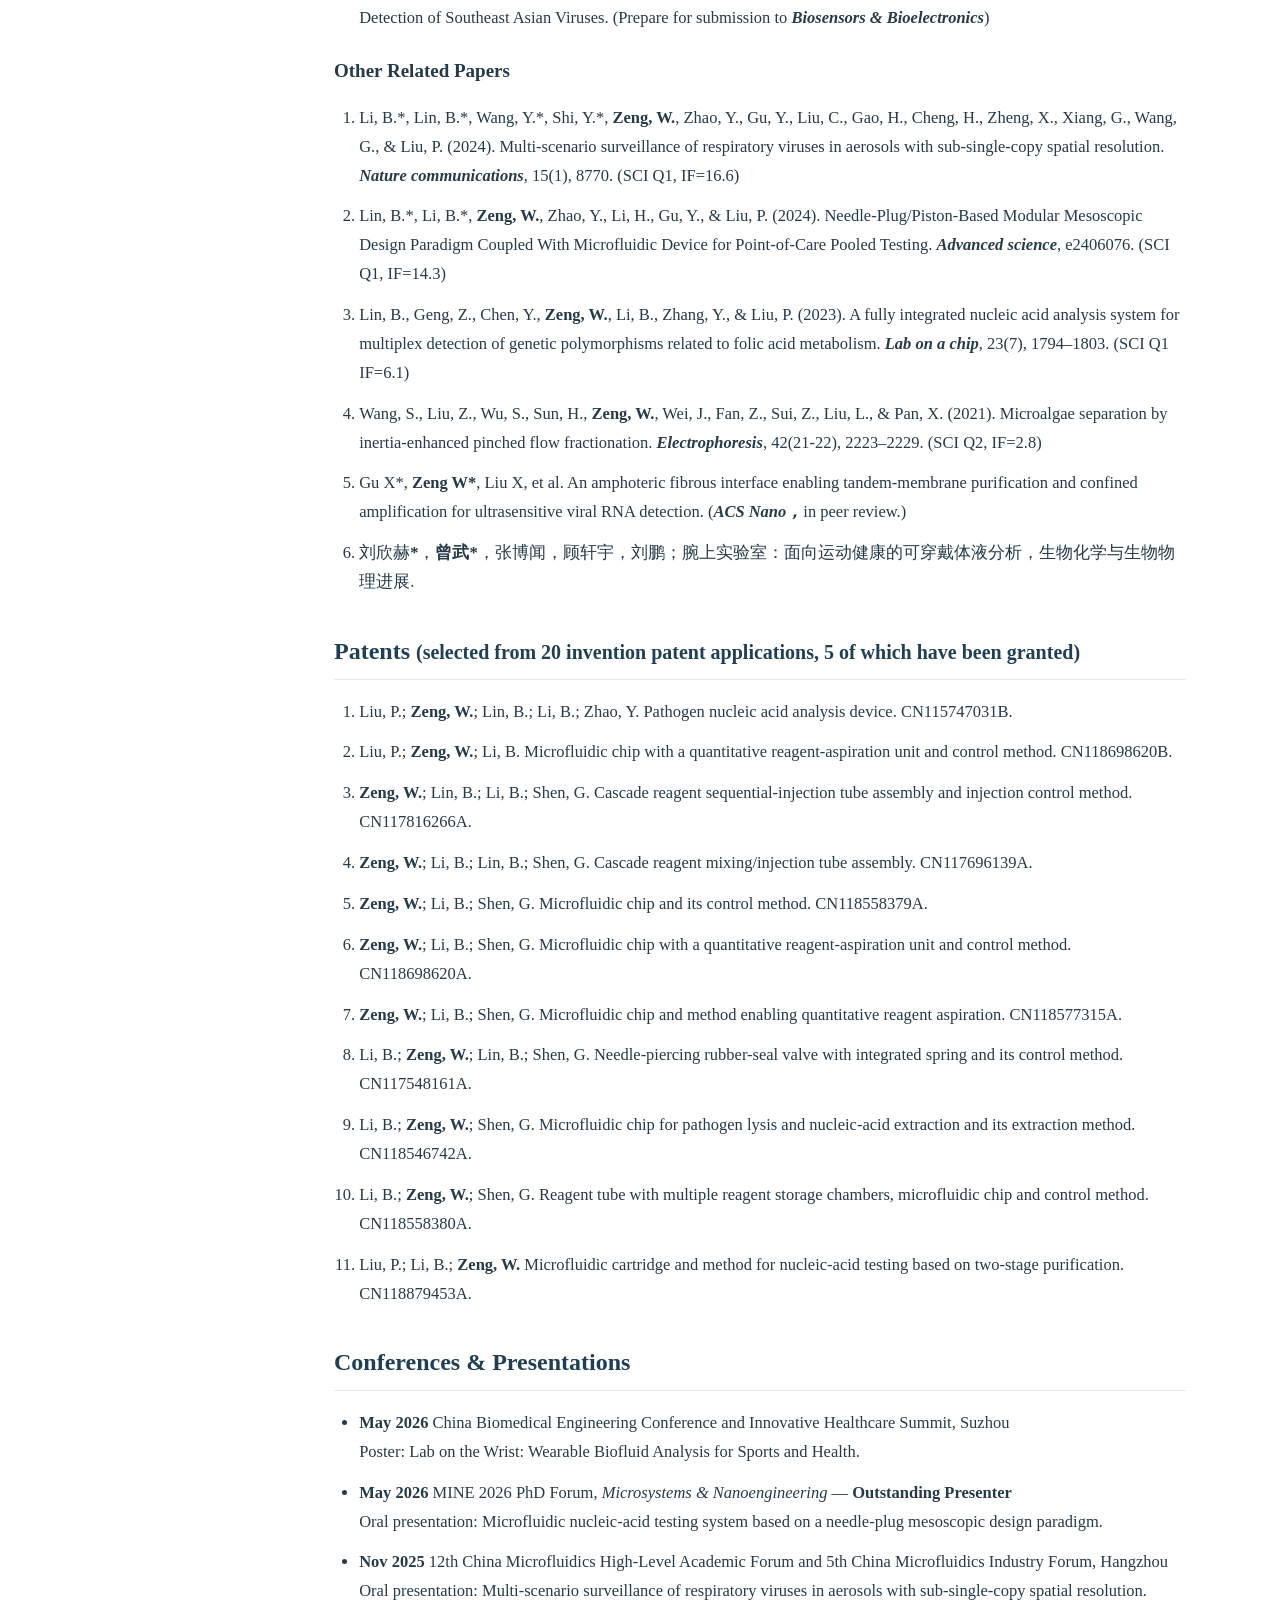
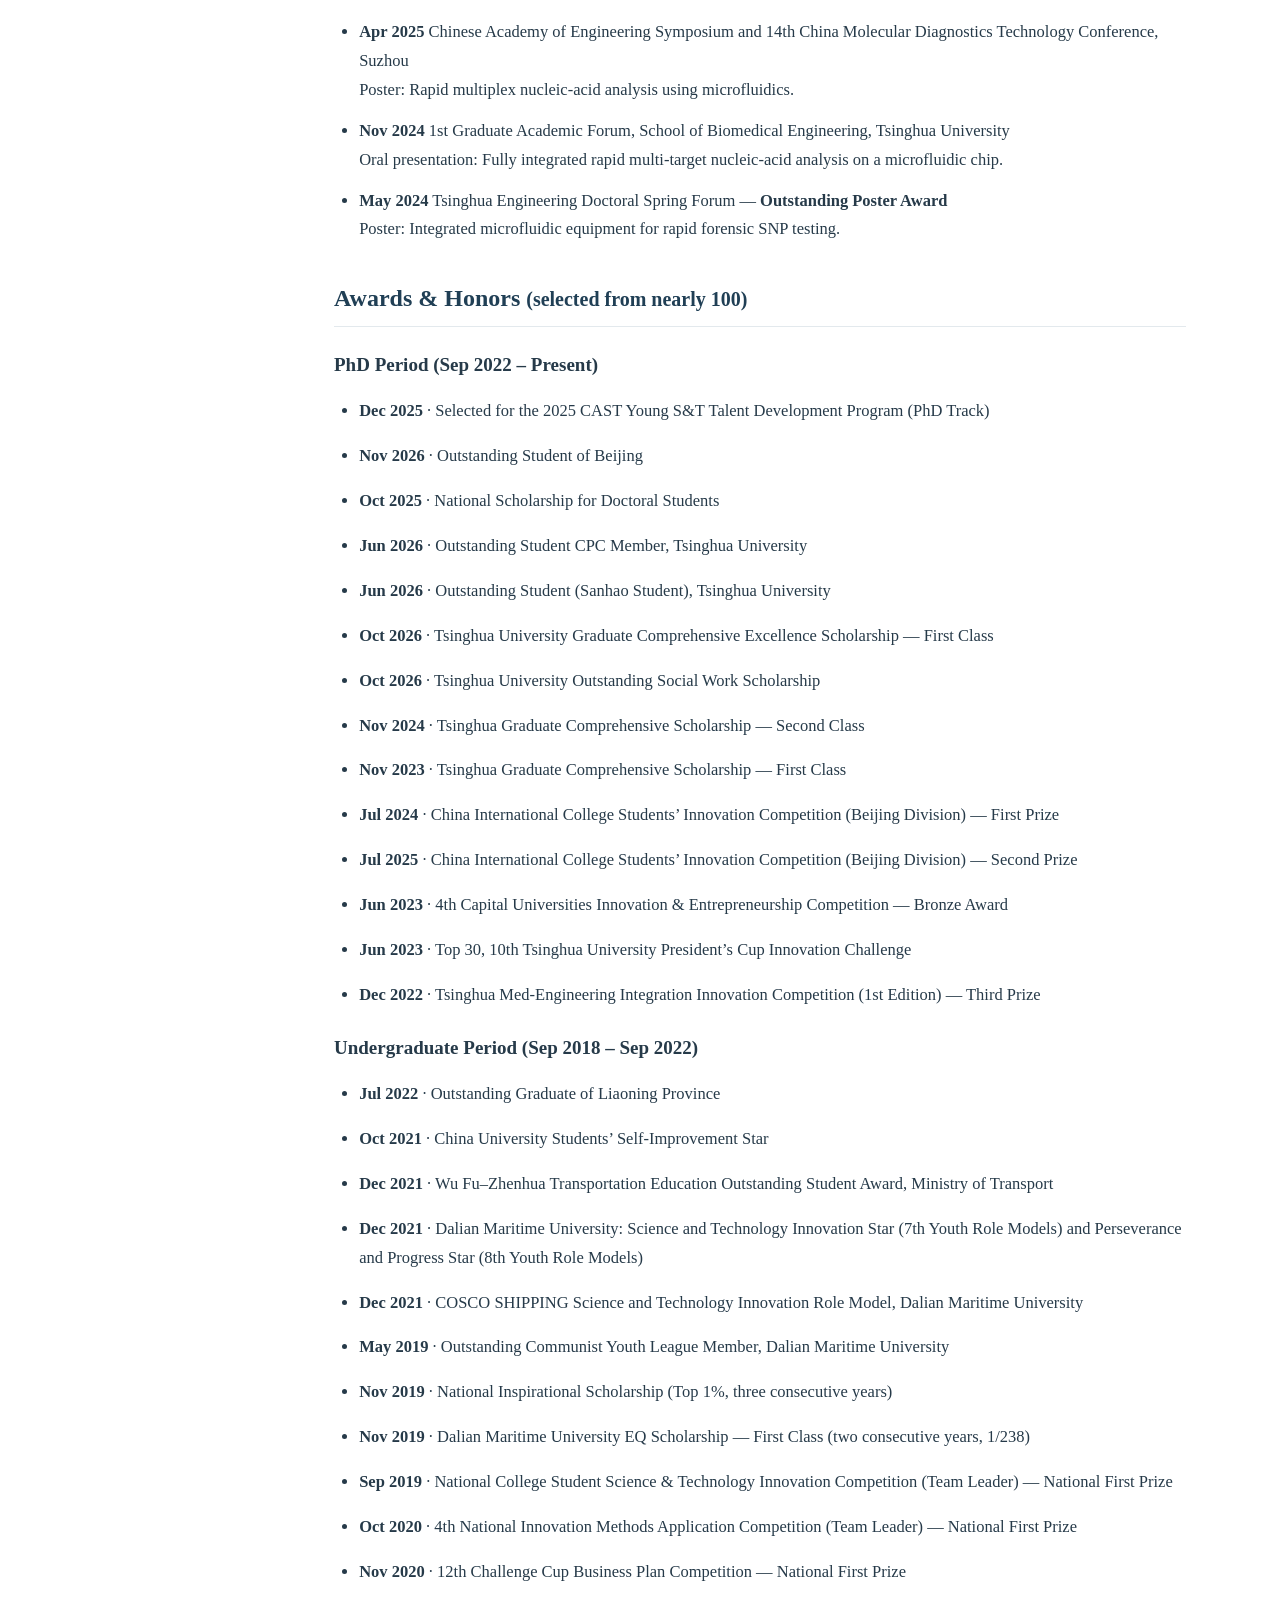
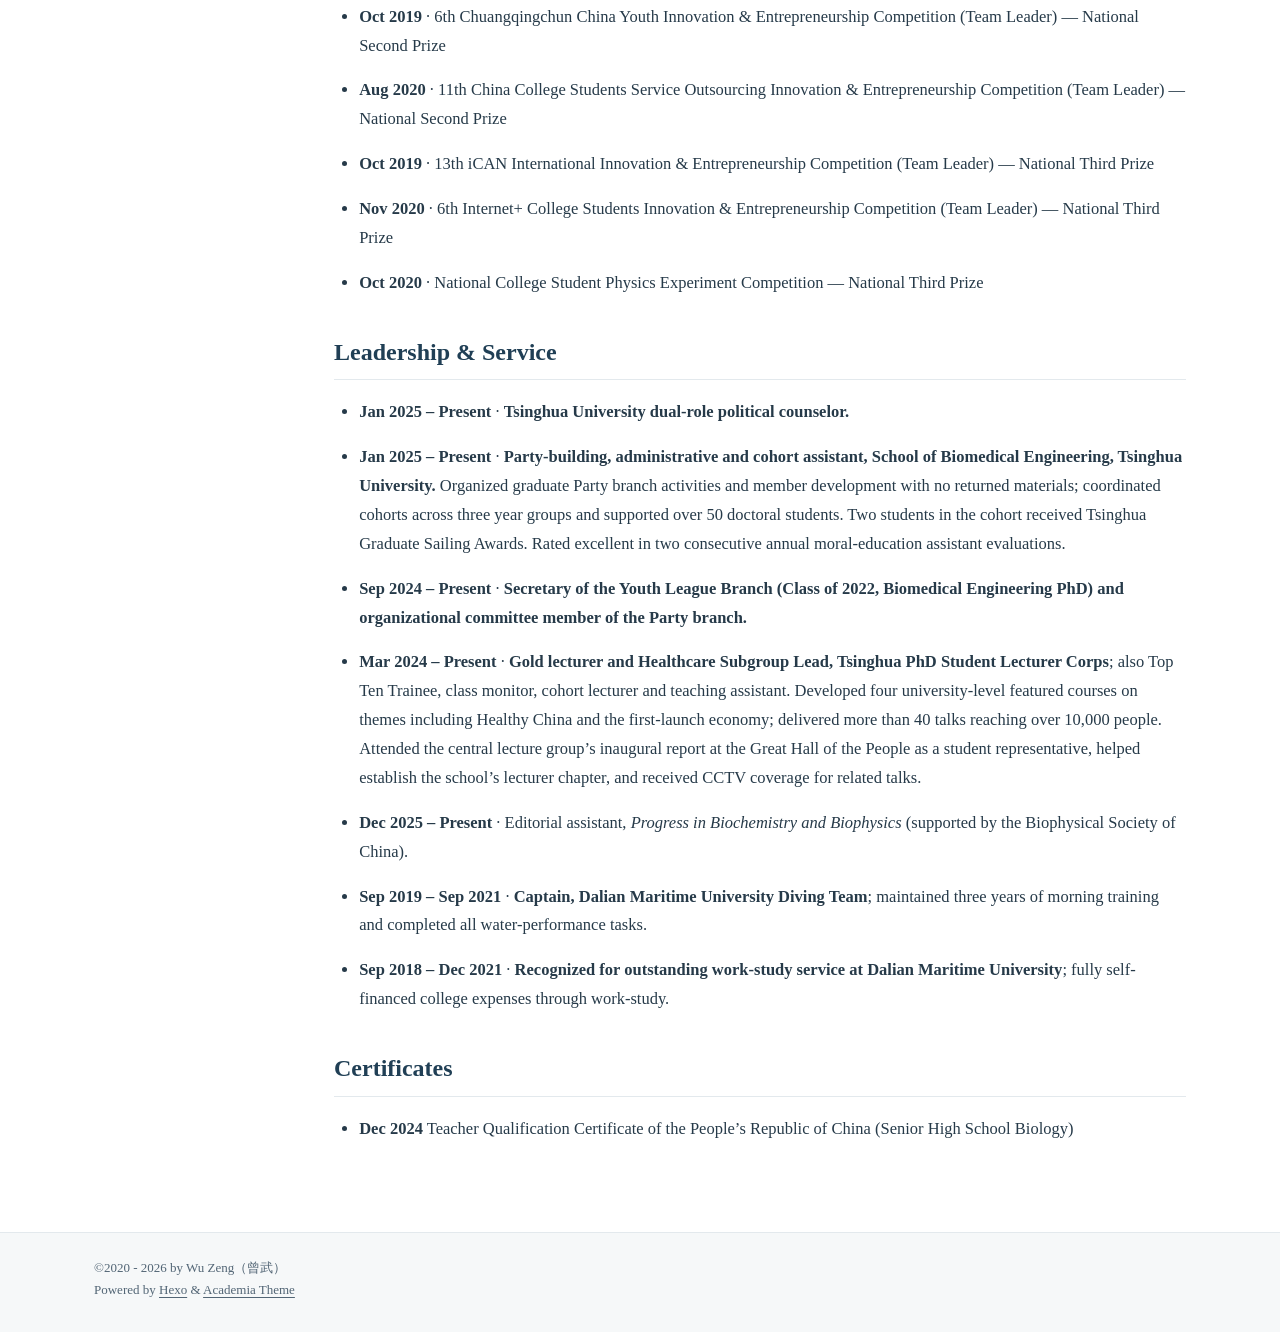
==== commit 47450111: "Add patent and award totals to bilingual profile headings" ====
--- a/About/index.html
+++ b/About/index.html
@@ -1,5 +1,5 @@
-<!DOCTYPE html><html lang="en"><head><meta charset="UTF-8"><meta http-equiv="X-UA-Compatible" content="IE=edge"><meta name="viewport" content="width=device-width, initial-scale=1"><title>Wu Zeng | Tsinghua University</title><meta name="author" content="Wu Zeng（曾武）"><meta name="description" content="Wu Zeng, PhD student in Biomedical Engineering at Tsinghua University. Research in microfluidics, molecular diagnostics, automated sequencing library preparation and organoids."><meta name="theme-color" content="#233e55"><meta name="referrer" content="strict-origin-when-cross-origin"><link rel="canonical" href="https://zengwu.cc/About/"><link rel="alternate" hreflang="zh-CN" href="https://zengwu.cc/"><link rel="alternate" hreflang="en" href="https://zengwu.cc/About/"><meta property="og:type" content="profile"><meta property="og:title" content="Wu Zeng | Tsinghua University"><meta property="og:description" content="Wu Zeng, PhD student in Biomedical Engineering at Tsinghua University. Research in microfluidics, molecular diagnostics, automated sequencing library preparation and organoids."><meta property="og:url" content="https://zengwu.cc/About/"><meta property="og:image" content="https://zengwu.cc/img/profile.png"><meta property="og:locale" content="en_US"><link rel="shortcut icon" href="/img/favicon.png"><link rel="stylesheet" href="/css/index.css"><link rel="stylesheet" href="/css/academic.css"></head><body id="top"><a class="skip-link" href="#main-content">Skip to content</a><header id="page_header"><div class="header_wrap"><div id="blog_name"><a class="blog_title" id="site-name" href="/">Wu Zeng</a></div><ul class="menus_items"><li class="menus_item"><a class="site-page" href="/"> 主页</a></li><li class="menus_item"><a class="site-page" href="/About/"> English</a></li></ul></div></header><main id="page_main"><div class="side-card sticky"><div class="card-wrap" itemscope itemtype="https://schema.org/Person"><div class="author-avatar"><img class="avatar-img" src="/img/profile.png" alt="曾武 Wu Zeng" width="110" height="110"></div><div class="author-discrip"><h3>Wu Zeng（曾武）</h3><p class="author-bio">PhD Student · Tsinghua University</p></div><div class="author-links"><ul class="social-links"><li><a class="e-social-link" href="https://scholar.google.com/citations?hl=zh-CN&amp;user=HeddSzEAAAAJ" target="_blank" rel="noopener noreferrer">Google Scholar</a></li><li><a class="e-social-link" href="https://orcid.org/0009-0006-3625-1698" target="_blank" rel="noopener noreferrer">ORCID</a></li><li><a class="e-social-link" href="https://www.researchgate.net/profile/Wu-Zeng-8?ev=hdr_xprf" target="_blank" rel="noopener noreferrer">ResearchGate</a></li></ul></div><a class="cv-links" href="/attaches/CV.pdf?v=057a4f1e2d11" target="_blank" rel="noopener">简历 PDF · CV (Chinese)</a><p class="profile-updated">Updated November 17, 2026 · School of Biomedical Engineering, Tsinghua University</p></div></div><div class="page" id="main-content" itemscope itemtype="https://schema.org/CreativeWork"><details class="page-toc"><summary>On this page</summary><nav aria-label="On this page"><ol class="toc"><li class="toc-item toc-level-2"><a class="toc-link" href="#Education"><span class="toc-text">Education</span></a></li><li class="toc-item toc-level-2"><a class="toc-link" href="#Research-Experience"><span class="toc-text">Research Experience</span></a></li><li class="toc-item toc-level-2"><a class="toc-link" href="#Industry-Social-Enterprise-Experience"><span class="toc-text">Industry &#x2F; Social Enterprise Experience</span></a></li><li class="toc-item toc-level-2"><a class="toc-link" href="#Skills"><span class="toc-text">Skills</span></a></li><li class="toc-item toc-level-2"><a class="toc-link" href="#Publications"><span class="toc-text">Publications</span></a></li><li class="toc-item toc-level-2"><a class="toc-link" href="#Patents"><span class="toc-text">Patents</span></a></li><li class="toc-item toc-level-2"><a class="toc-link" href="#Conferences-Presentations"><span class="toc-text">Conferences &amp; Presentations</span></a></li><li class="toc-item toc-level-2"><a class="toc-link" href="#Awards-Honors"><span class="toc-text">Awards &amp; Honors</span></a></li><li class="toc-item toc-level-2"><a class="toc-link" href="#Leadership-Service"><span class="toc-text">Leadership &amp; Service</span></a></li><li class="toc-item toc-level-2"><a class="toc-link" href="#Certificates"><span class="toc-text">Certificates</span></a></li></ol></nav></details><h1 class="page-title">Wu Zeng</h1><article><p><strong>2026 Tsinghua University Graduate Special Scholarship candidate</strong><br><strong>China University Students’ Self-Improvement Star</strong> (featured by <em>People’s Daily</em>, <em>China Youth Daily</em>, etc.)<br><strong>Selected for the 2025 CAST Young S&amp;T Talent Development Program (PhD Track)</strong></p>
-<p>Born Sep 2002 · Hengyang, Hunan, China · Member of the Communist Party of China (CPC)<br><a href="tel:+8618007476572">+86 180 0747 6572</a> · <a href="mailto:&#x7a;&#x65;&#x6e;&#x67;&#45;&#119;&#50;&#50;&#x40;&#109;&#x61;&#x69;&#x6c;&#x73;&#46;&#116;&#115;&#105;&#x6e;&#x67;&#x68;&#117;&#x61;&#x2e;&#x65;&#x64;&#x75;&#x2e;&#99;&#x6e;">zeng-w22@mails.tsinghua.edu.cn</a></p>
+<!DOCTYPE html><html lang="en"><head><meta charset="UTF-8"><meta http-equiv="X-UA-Compatible" content="IE=edge"><meta name="viewport" content="width=device-width, initial-scale=1"><title>Wu Zeng | Tsinghua University</title><meta name="author" content="Wu Zeng（曾武）"><meta name="description" content="Wu Zeng, PhD student in Biomedical Engineering at Tsinghua University. Research in microfluidics, molecular diagnostics, automated sequencing library preparation and organoids."><meta name="theme-color" content="#233e55"><meta name="referrer" content="strict-origin-when-cross-origin"><link rel="canonical" href="https://zengwu.cc/About/"><link rel="alternate" hreflang="zh-CN" href="https://zengwu.cc/"><link rel="alternate" hreflang="en" href="https://zengwu.cc/About/"><meta property="og:type" content="profile"><meta property="og:title" content="Wu Zeng | Tsinghua University"><meta property="og:description" content="Wu Zeng, PhD student in Biomedical Engineering at Tsinghua University. Research in microfluidics, molecular diagnostics, automated sequencing library preparation and organoids."><meta property="og:url" content="https://zengwu.cc/About/"><meta property="og:image" content="https://zengwu.cc/img/profile.png"><meta property="og:locale" content="en_US"><link rel="shortcut icon" href="/img/favicon.png"><link rel="stylesheet" href="/css/index.css"><link rel="stylesheet" href="/css/academic.css"></head><body id="top"><a class="skip-link" href="#main-content">Skip to content</a><header id="page_header"><div class="header_wrap"><div id="blog_name"><a class="blog_title" id="site-name" href="/">Wu Zeng</a></div><ul class="menus_items"><li class="menus_item"><a class="site-page" href="/"> 主页</a></li><li class="menus_item"><a class="site-page" href="/About/"> English</a></li></ul></div></header><main id="page_main"><div class="side-card sticky"><div class="card-wrap" itemscope itemtype="https://schema.org/Person"><div class="author-avatar"><img class="avatar-img" src="/img/profile.png" alt="曾武 Wu Zeng" width="110" height="110"></div><div class="author-discrip"><h3>Wu Zeng（曾武）</h3><p class="author-bio">PhD Student · Tsinghua University</p></div><div class="author-links"><ul class="social-links"><li><a class="e-social-link" href="https://scholar.google.com/citations?hl=zh-CN&amp;user=HeddSzEAAAAJ" target="_blank" rel="noopener noreferrer">Google Scholar</a></li><li><a class="e-social-link" href="https://orcid.org/0009-0006-3625-1698" target="_blank" rel="noopener noreferrer">ORCID</a></li><li><a class="e-social-link" href="https://www.researchgate.net/profile/Wu-Zeng-8?ev=hdr_xprf" target="_blank" rel="noopener noreferrer">ResearchGate</a></li></ul></div><a class="cv-links" href="/attaches/CV.pdf?v=a152774c9323" target="_blank" rel="noopener">简历 PDF · CV (Chinese)</a><p class="profile-updated">Updated November 17, 2026 · School of Biomedical Engineering, Tsinghua University</p></div></div><div class="page" id="main-content" itemscope itemtype="https://schema.org/CreativeWork"><details class="page-toc"><summary>On this page</summary><nav aria-label="On this page"><ol class="toc"><li class="toc-item toc-level-2"><a class="toc-link" href="#Education"><span class="toc-text">Education</span></a></li><li class="toc-item toc-level-2"><a class="toc-link" href="#Research-Experience"><span class="toc-text">Research Experience</span></a></li><li class="toc-item toc-level-2"><a class="toc-link" href="#Industry-Social-Enterprise-Experience"><span class="toc-text">Industry &#x2F; Social Enterprise Experience</span></a></li><li class="toc-item toc-level-2"><a class="toc-link" href="#Skills"><span class="toc-text">Skills</span></a></li><li class="toc-item toc-level-2"><a class="toc-link" href="#Publications"><span class="toc-text">Publications</span></a></li><li class="toc-item toc-level-2"><a class="toc-link" href="#Patents"><span class="toc-text">Patents (selected from 20 invention patent applications, 5 of which have been granted)</span></a></li><li class="toc-item toc-level-2"><a class="toc-link" href="#Conferences-Presentations"><span class="toc-text">Conferences &amp; Presentations</span></a></li><li class="toc-item toc-level-2"><a class="toc-link" href="#Awards-Honors"><span class="toc-text">Awards &amp; Honors (selected from nearly 100)</span></a></li><li class="toc-item toc-level-2"><a class="toc-link" href="#Leadership-Service"><span class="toc-text">Leadership &amp; Service</span></a></li><li class="toc-item toc-level-2"><a class="toc-link" href="#Certificates"><span class="toc-text">Certificates</span></a></li></ol></nav></details><h1 class="page-title">Wu Zeng</h1><article><p><strong>2026 Tsinghua University Graduate Special Scholarship candidate</strong><br><strong>China University Students’ Self-Improvement Star</strong> (featured by <em>People’s Daily</em>, <em>China Youth Daily</em>, etc.)<br><strong>Selected for the 2025 CAST Young S&amp;T Talent Development Program (PhD Track)</strong></p>
+<p>Born Sep 2002 · Hengyang, Hunan, China · Member of the Communist Party of China (CPC)<br><a href="tel:+8618007476572">+86 180 0747 6572</a> · <a href="mailto:&#x7a;&#101;&#110;&#103;&#x2d;&#119;&#50;&#x32;&#64;&#109;&#97;&#105;&#108;&#115;&#x2e;&#116;&#x73;&#105;&#110;&#x67;&#x68;&#x75;&#x61;&#x2e;&#x65;&#100;&#x75;&#46;&#99;&#x6e;">zeng-w22@mails.tsinghua.edu.cn</a></p>
 <hr>
 <h2 id="Education"><a href="#Education" class="headerlink" title="Education"></a>Education</h2><ul>
 <li><p><strong>Sep 2022 – Present</strong>  Direct PhD Student (in progress), <strong>Tsinghua University</strong> — Biomedical Engineering  </p>
@@ -72,7 +72,9 @@
 <li>Gu X&#42;, <strong>Zeng W</strong><strong>&#42;</strong>, Liu X, et al. An amphoteric fibrous interface enabling tandem-membrane purification and confined amplification for ultrasensitive viral RNA detection. (<strong><em>ACS Nano</em></strong><strong><em>，</em></strong>in peer review.)</li>
 <li>刘欣赫<strong>&#42;</strong>，<strong>曾武</strong><strong>&#42;</strong>，张博闻，顾轩宇，刘鹏；腕上实验室：面向运动健康的可穿戴体液分析，生物化学与生物物理进展.</li>
 </ol>
-<h2 id="Patents"><a href="#Patents" class="headerlink" title="Patents"></a>Patents</h2><ol>
+<h2 id="Patents"><a href="#Patents" class="headerlink" title="Patents"></a>Patents <small>(selected from 20 invention patent applications, 5 of which have been granted)</small></h2>
+
+<ol>
 <li>Liu, P.; <strong>Zeng, W.</strong>; Lin, B.; Li, B.; Zhao, Y. Pathogen nucleic acid analysis device. CN115747031B.</li>
 <li>Liu, P.; <strong>Zeng, W.</strong>; Li, B. Microfluidic chip with a quantitative reagent-aspiration unit and control method. CN118698620B.</li>
 <li><strong>Zeng, W.</strong>; Lin, B.; Li, B.; Shen, G. Cascade reagent sequential-injection tube assembly and injection control method. CN117816266A.</li>
@@ -93,7 +95,9 @@
 <li><strong>Nov 2024</strong> 1st Graduate Academic Forum, School of Biomedical Engineering, Tsinghua University<br>Oral presentation: Fully integrated rapid multi-target nucleic-acid analysis on a microfluidic chip.</li>
 <li><strong>May 2024</strong> Tsinghua Engineering Doctoral Spring Forum — <strong>Outstanding Poster Award</strong><br>Poster: Integrated microfluidic equipment for rapid forensic SNP testing.</li>
 </ul>
-<h2 id="Awards-Honors"><a href="#Awards-Honors" class="headerlink" title="Awards &amp; Honors"></a>Awards &amp; Honors</h2><h3 id="PhD-Period-Sep-2022-–-Present"><a href="#PhD-Period-Sep-2022-–-Present" class="headerlink" title="PhD Period (Sep 2022 – Present)"></a>PhD Period (Sep 2022 – Present)</h3><ul>
+<h2 id="Awards-Honors"><a href="#Awards-Honors" class="headerlink" title="Awards &amp; Honors"></a>Awards &amp; Honors <small>(selected from nearly 100)</small></h2>
+
+<h3 id="PhD-Period-Sep-2022-–-Present"><a href="#PhD-Period-Sep-2022-–-Present" class="headerlink" title="PhD Period (Sep 2022 – Present)"></a>PhD Period (Sep 2022 – Present)</h3><ul>
 <li><p><strong>Dec 2025</strong> · Selected for the 2025 CAST Young S&amp;T Talent Development Program (PhD Track)</p>
 </li>
 <li><p><strong>Nov 2026</strong> · Outstanding Student of Beijing</p>
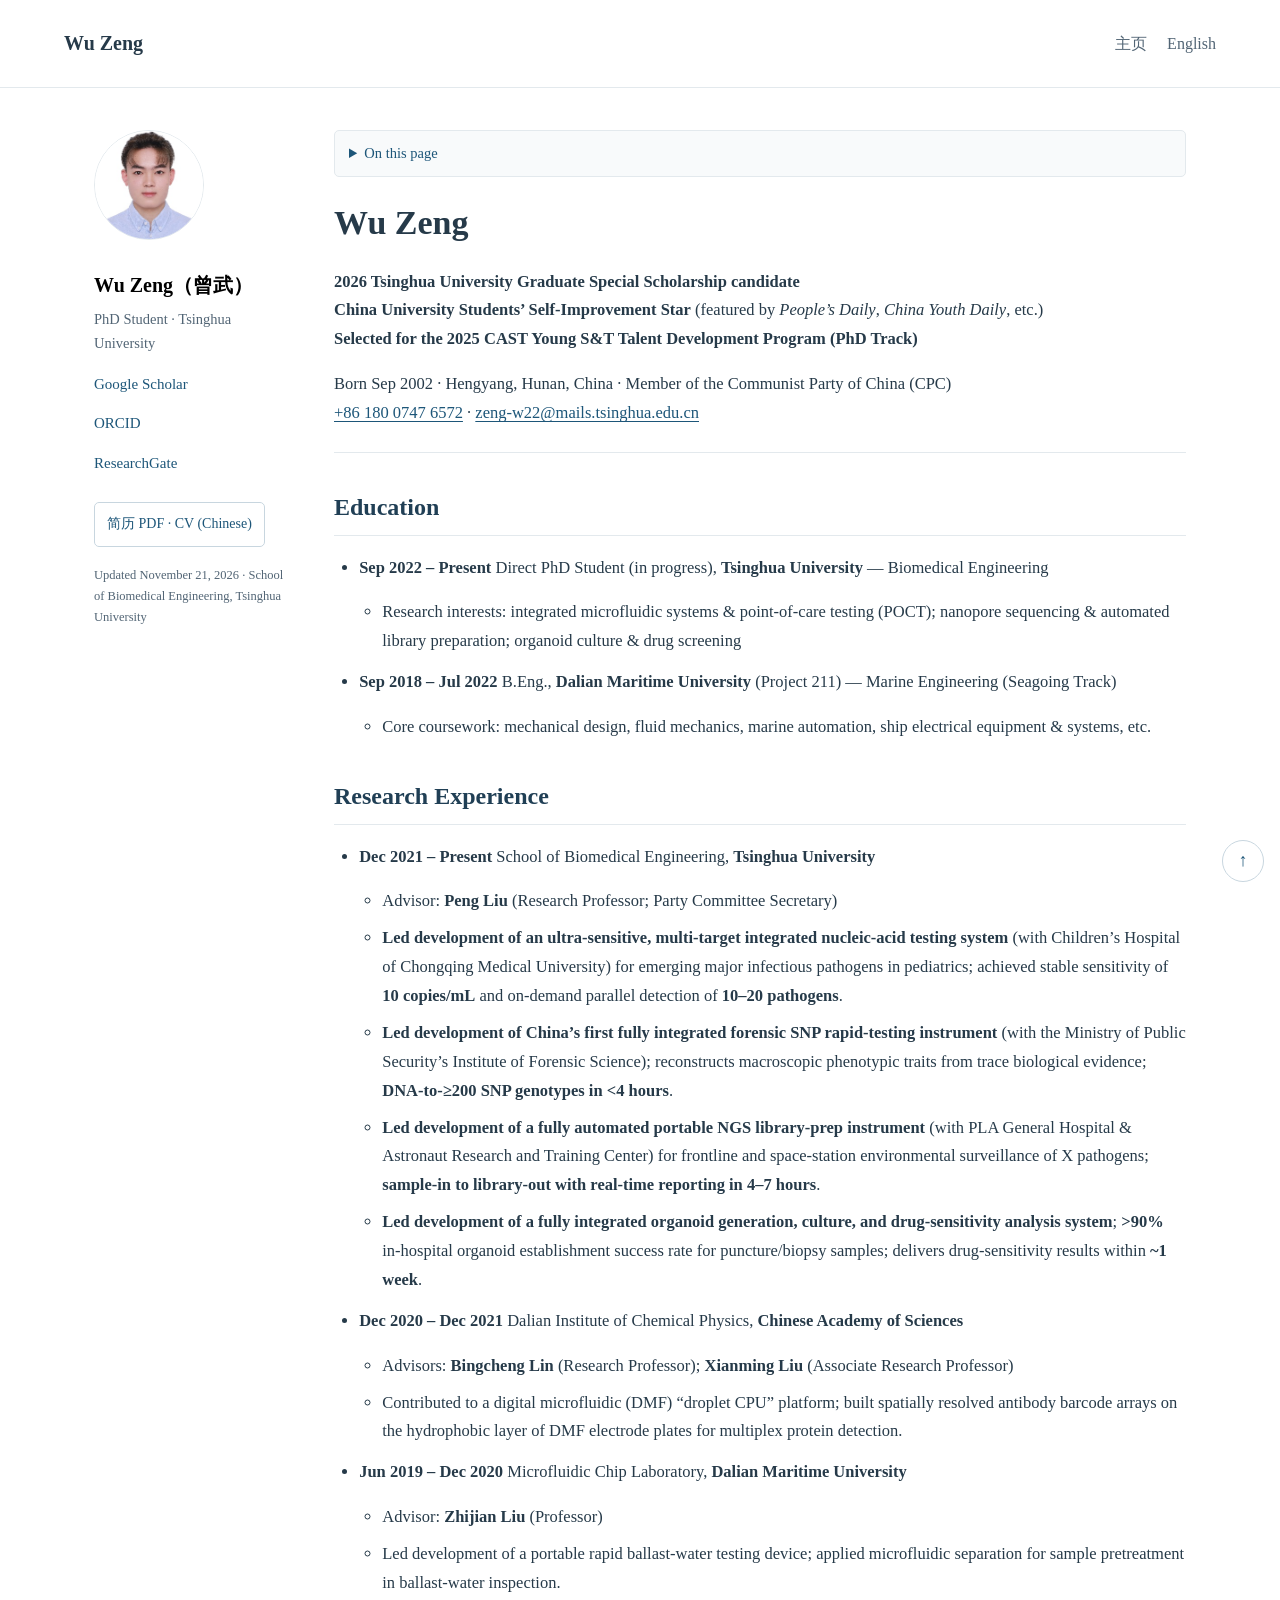
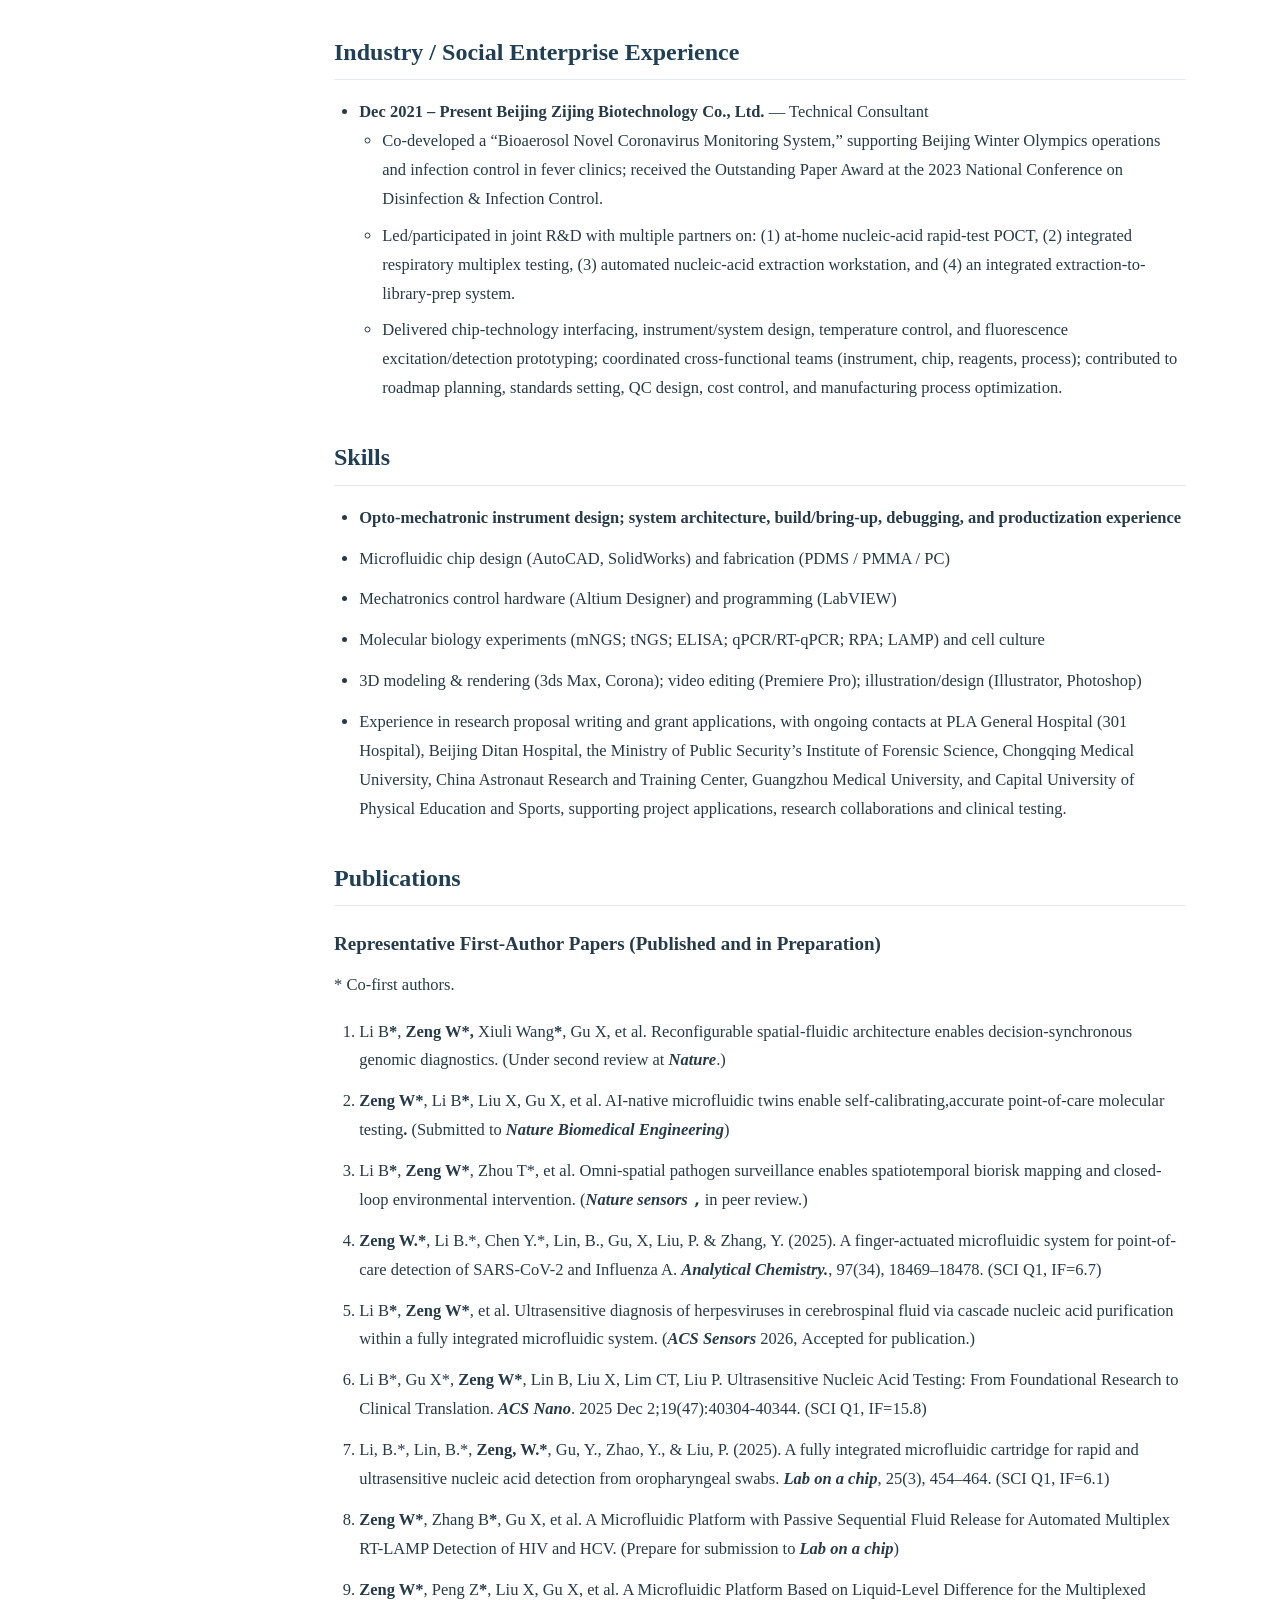
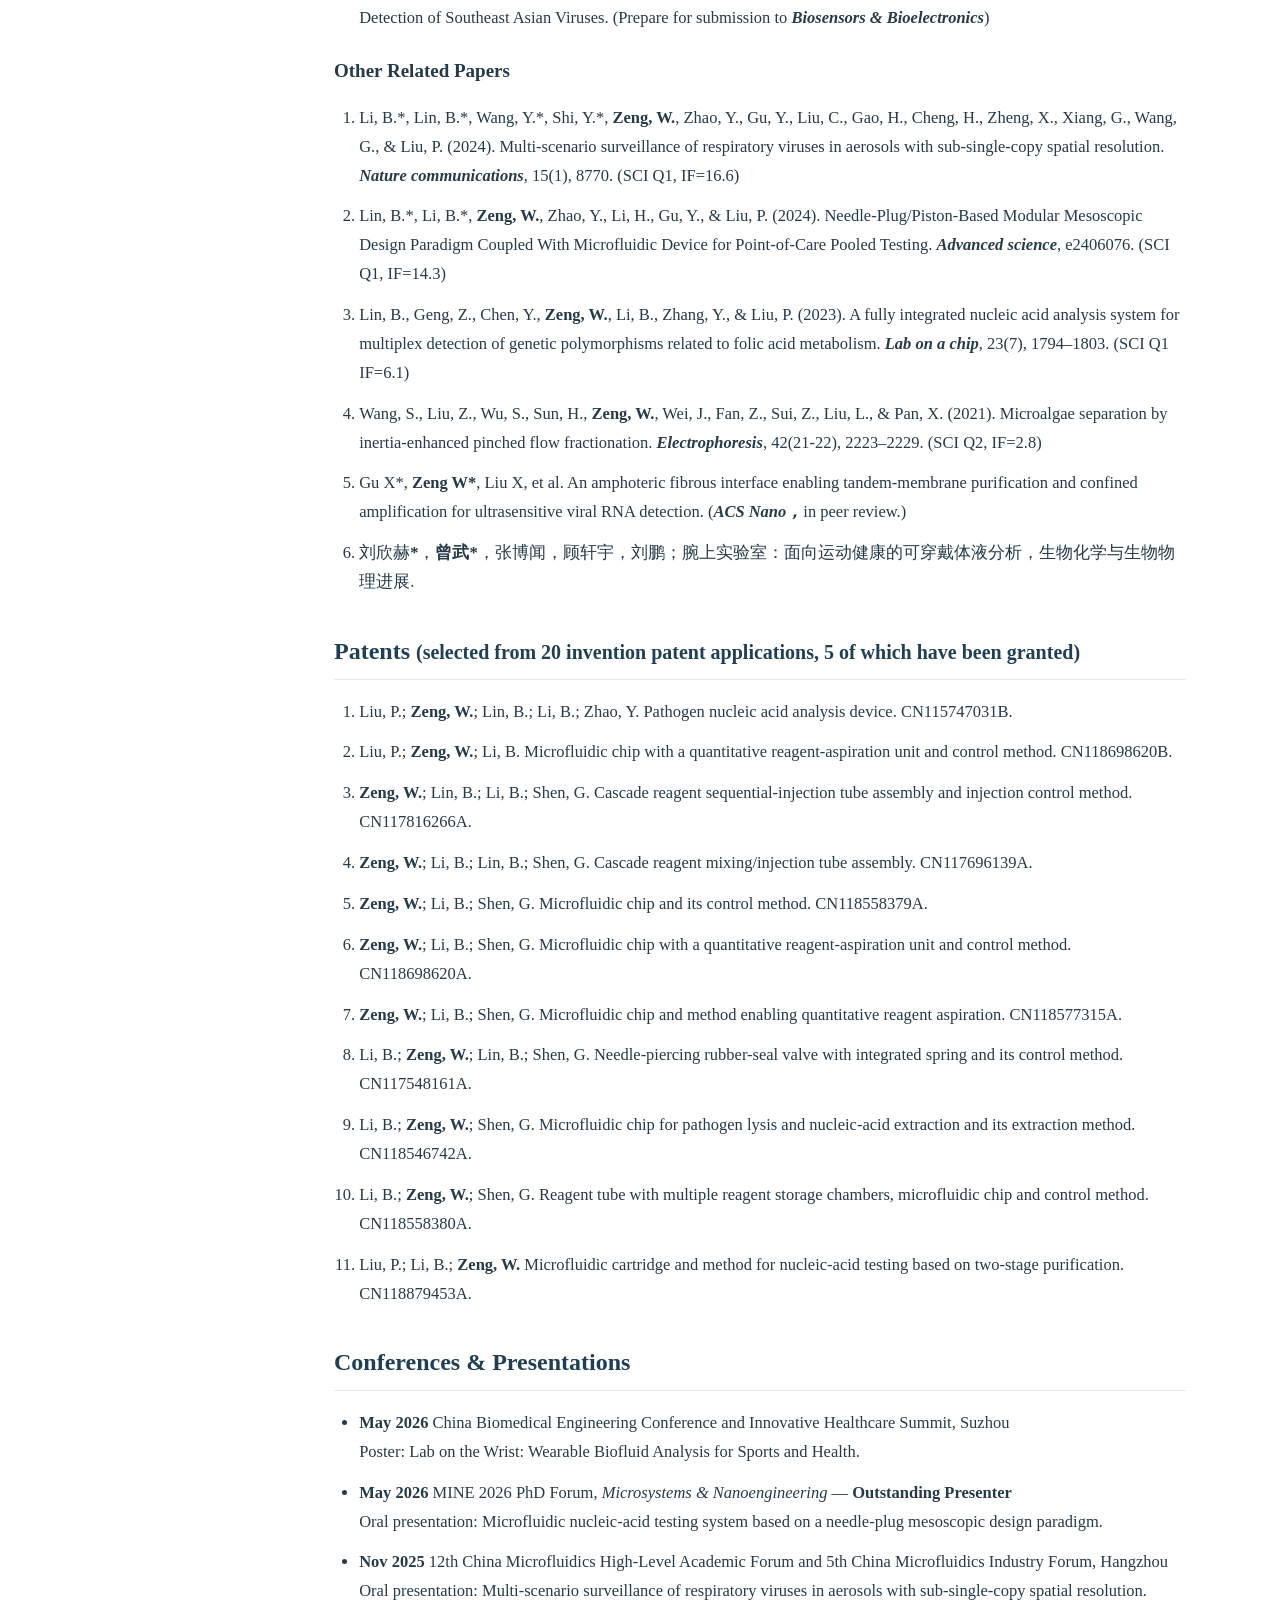
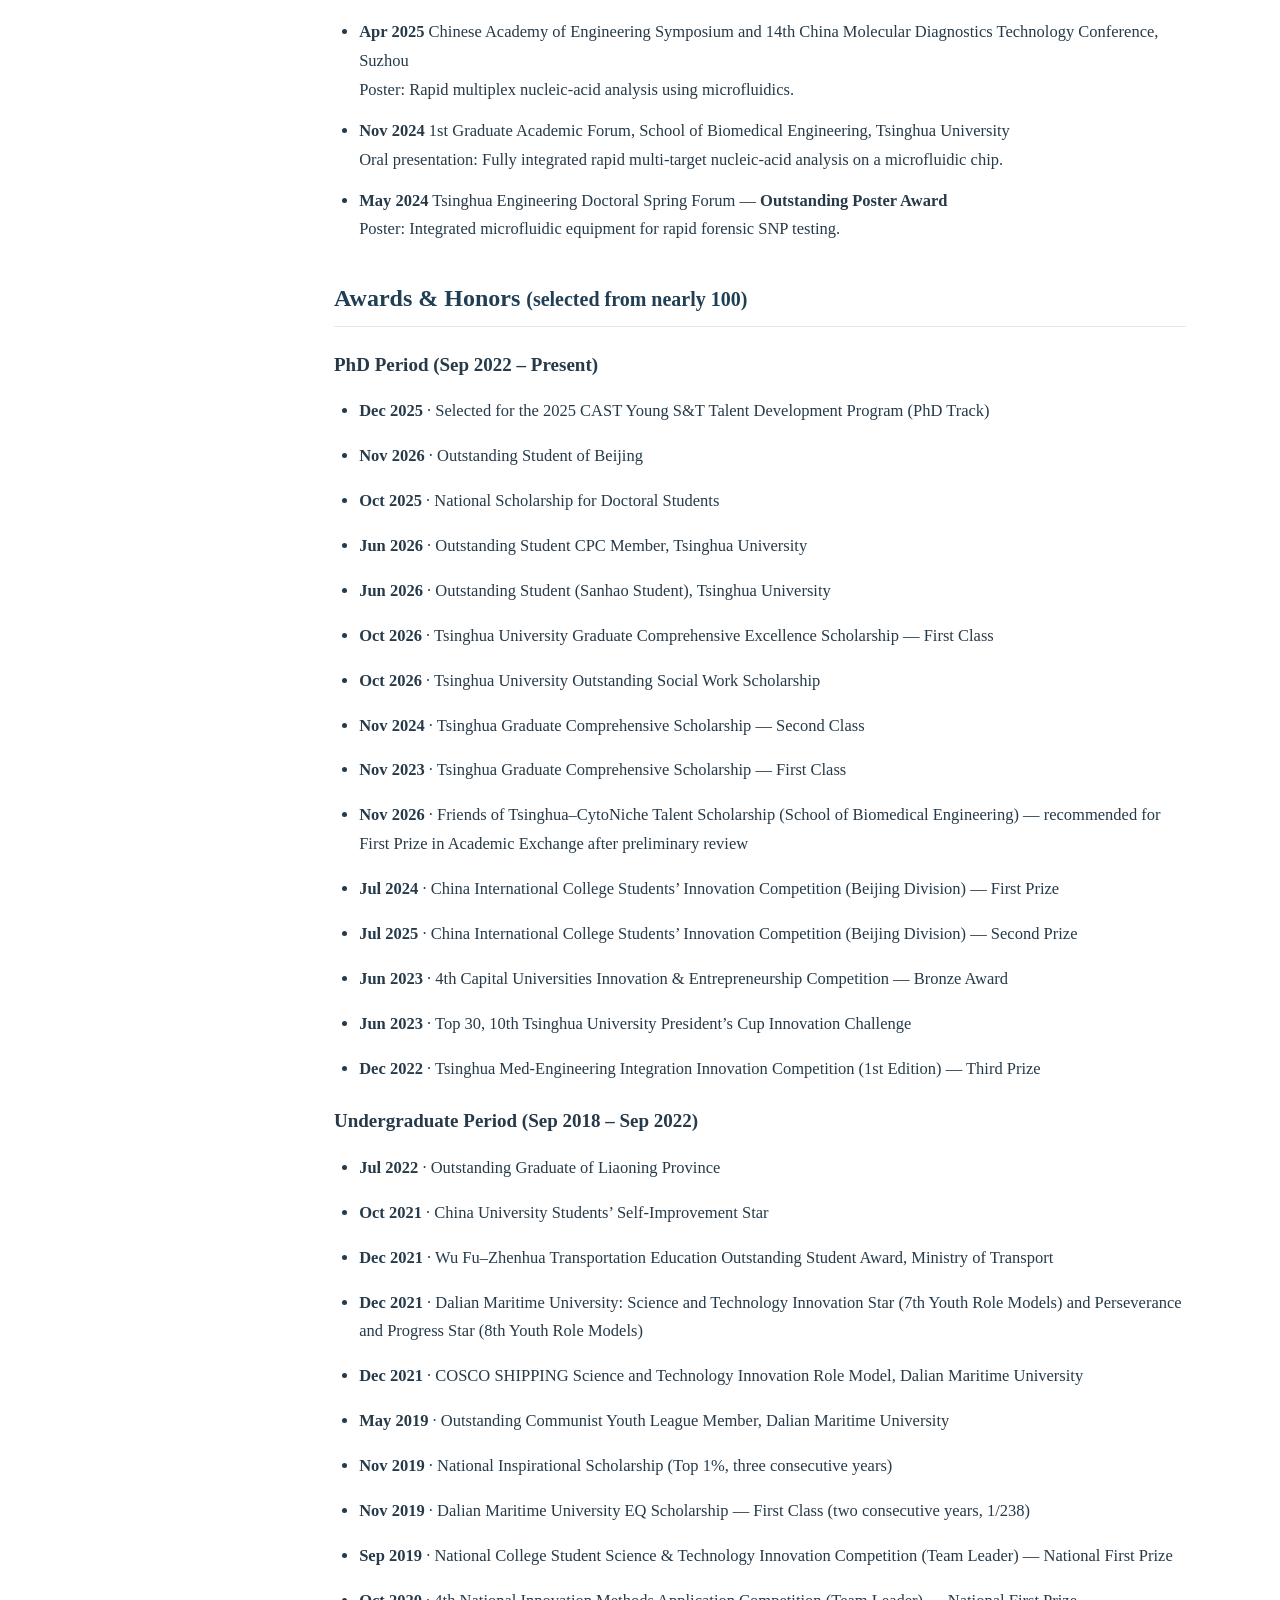
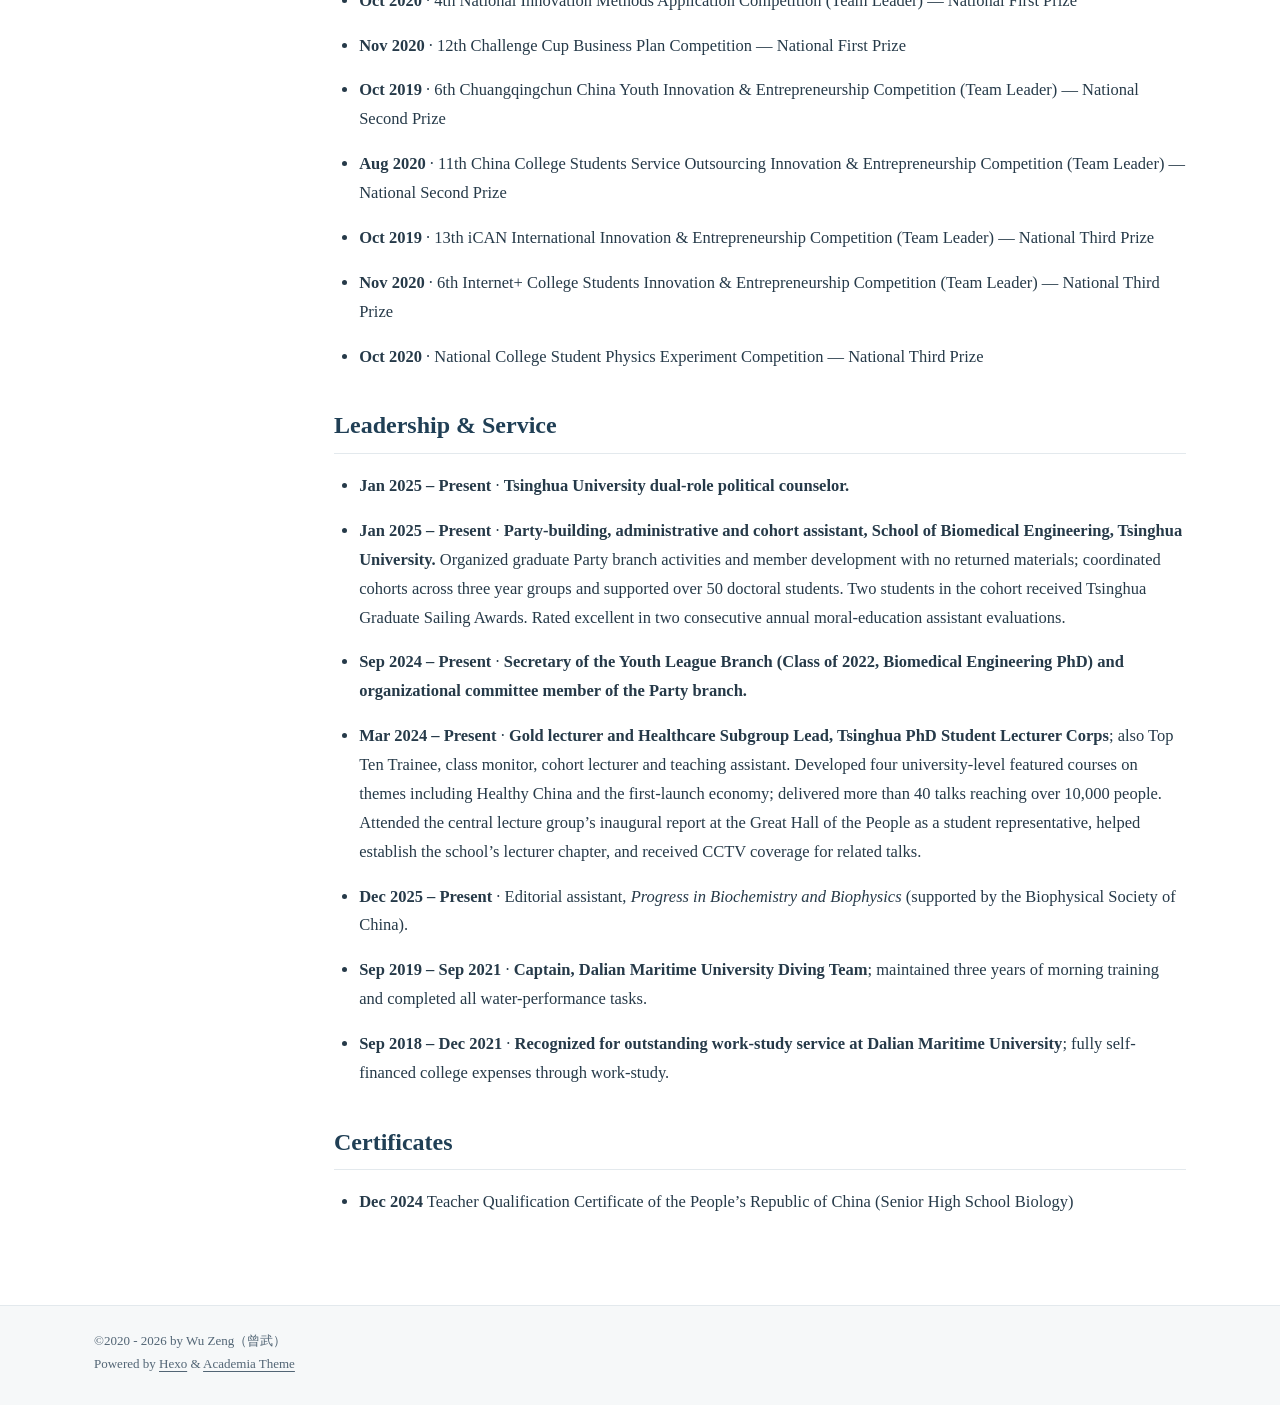
==== commit eadac334: "Add academic exchange scholarship nomination and refresh the CV" ====
--- a/About/index.html
+++ b/About/index.html
@@ -1,4 +1,4 @@
-<!DOCTYPE html><html lang="en"><head><meta charset="UTF-8"><meta http-equiv="X-UA-Compatible" content="IE=edge"><meta name="viewport" content="width=device-width, initial-scale=1"><title>Wu Zeng | Tsinghua University</title><meta name="author" content="Wu Zeng（曾武）"><meta name="description" content="Wu Zeng, PhD student in Biomedical Engineering at Tsinghua University. Research in microfluidics, molecular diagnostics, automated sequencing library preparation and organoids."><meta name="theme-color" content="#233e55"><meta name="referrer" content="strict-origin-when-cross-origin"><link rel="canonical" href="https://zengwu.cc/About/"><link rel="alternate" hreflang="zh-CN" href="https://zengwu.cc/"><link rel="alternate" hreflang="en" href="https://zengwu.cc/About/"><meta property="og:type" content="profile"><meta property="og:title" content="Wu Zeng | Tsinghua University"><meta property="og:description" content="Wu Zeng, PhD student in Biomedical Engineering at Tsinghua University. Research in microfluidics, molecular diagnostics, automated sequencing library preparation and organoids."><meta property="og:url" content="https://zengwu.cc/About/"><meta property="og:image" content="https://zengwu.cc/img/profile.png"><meta property="og:locale" content="en_US"><link rel="shortcut icon" href="/img/favicon.png"><link rel="stylesheet" href="/css/index.css"><link rel="stylesheet" href="/css/academic.css"></head><body id="top"><a class="skip-link" href="#main-content">Skip to content</a><header id="page_header"><div class="header_wrap"><div id="blog_name"><a class="blog_title" id="site-name" href="/">Wu Zeng</a></div><ul class="menus_items"><li class="menus_item"><a class="site-page" href="/"> 主页</a></li><li class="menus_item"><a class="site-page" href="/About/"> English</a></li></ul></div></header><main id="page_main"><div class="side-card sticky"><div class="card-wrap" itemscope itemtype="https://schema.org/Person"><div class="author-avatar"><img class="avatar-img" src="/img/profile.png" alt="曾武 Wu Zeng" width="110" height="110"></div><div class="author-discrip"><h3>Wu Zeng（曾武）</h3><p class="author-bio">PhD Student · Tsinghua University</p></div><div class="author-links"><ul class="social-links"><li><a class="e-social-link" href="https://scholar.google.com/citations?hl=zh-CN&amp;user=HeddSzEAAAAJ" target="_blank" rel="noopener noreferrer">Google Scholar</a></li><li><a class="e-social-link" href="https://orcid.org/0009-0006-3625-1698" target="_blank" rel="noopener noreferrer">ORCID</a></li><li><a class="e-social-link" href="https://www.researchgate.net/profile/Wu-Zeng-8?ev=hdr_xprf" target="_blank" rel="noopener noreferrer">ResearchGate</a></li></ul></div><a class="cv-links" href="/attaches/CV.pdf?v=a152774c9323" target="_blank" rel="noopener">简历 PDF · CV (Chinese)</a><p class="profile-updated">Updated November 17, 2026 · School of Biomedical Engineering, Tsinghua University</p></div></div><div class="page" id="main-content" itemscope itemtype="https://schema.org/CreativeWork"><details class="page-toc"><summary>On this page</summary><nav aria-label="On this page"><ol class="toc"><li class="toc-item toc-level-2"><a class="toc-link" href="#Education"><span class="toc-text">Education</span></a></li><li class="toc-item toc-level-2"><a class="toc-link" href="#Research-Experience"><span class="toc-text">Research Experience</span></a></li><li class="toc-item toc-level-2"><a class="toc-link" href="#Industry-Social-Enterprise-Experience"><span class="toc-text">Industry &#x2F; Social Enterprise Experience</span></a></li><li class="toc-item toc-level-2"><a class="toc-link" href="#Skills"><span class="toc-text">Skills</span></a></li><li class="toc-item toc-level-2"><a class="toc-link" href="#Publications"><span class="toc-text">Publications</span></a></li><li class="toc-item toc-level-2"><a class="toc-link" href="#Patents"><span class="toc-text">Patents (selected from 20 invention patent applications, 5 of which have been granted)</span></a></li><li class="toc-item toc-level-2"><a class="toc-link" href="#Conferences-Presentations"><span class="toc-text">Conferences &amp; Presentations</span></a></li><li class="toc-item toc-level-2"><a class="toc-link" href="#Awards-Honors"><span class="toc-text">Awards &amp; Honors (selected from nearly 100)</span></a></li><li class="toc-item toc-level-2"><a class="toc-link" href="#Leadership-Service"><span class="toc-text">Leadership &amp; Service</span></a></li><li class="toc-item toc-level-2"><a class="toc-link" href="#Certificates"><span class="toc-text">Certificates</span></a></li></ol></nav></details><h1 class="page-title">Wu Zeng</h1><article><p><strong>2026 Tsinghua University Graduate Special Scholarship candidate</strong><br><strong>China University Students’ Self-Improvement Star</strong> (featured by <em>People’s Daily</em>, <em>China Youth Daily</em>, etc.)<br><strong>Selected for the 2025 CAST Young S&amp;T Talent Development Program (PhD Track)</strong></p>
+<!DOCTYPE html><html lang="en"><head><meta charset="UTF-8"><meta http-equiv="X-UA-Compatible" content="IE=edge"><meta name="viewport" content="width=device-width, initial-scale=1"><title>Wu Zeng | Tsinghua University</title><meta name="author" content="Wu Zeng（曾武）"><meta name="description" content="Wu Zeng, PhD student in Biomedical Engineering at Tsinghua University. Research in microfluidics, molecular diagnostics, automated sequencing library preparation and organoids."><meta name="theme-color" content="#233e55"><meta name="referrer" content="strict-origin-when-cross-origin"><link rel="canonical" href="https://zengwu.cc/About/"><link rel="alternate" hreflang="zh-CN" href="https://zengwu.cc/"><link rel="alternate" hreflang="en" href="https://zengwu.cc/About/"><meta property="og:type" content="profile"><meta property="og:title" content="Wu Zeng | Tsinghua University"><meta property="og:description" content="Wu Zeng, PhD student in Biomedical Engineering at Tsinghua University. Research in microfluidics, molecular diagnostics, automated sequencing library preparation and organoids."><meta property="og:url" content="https://zengwu.cc/About/"><meta property="og:image" content="https://zengwu.cc/img/profile.png"><meta property="og:locale" content="en_US"><link rel="shortcut icon" href="/img/favicon.png"><link rel="stylesheet" href="/css/index.css"><link rel="stylesheet" href="/css/academic.css"></head><body id="top"><a class="skip-link" href="#main-content">Skip to content</a><header id="page_header"><div class="header_wrap"><div id="blog_name"><a class="blog_title" id="site-name" href="/">Wu Zeng</a></div><ul class="menus_items"><li class="menus_item"><a class="site-page" href="/"> 主页</a></li><li class="menus_item"><a class="site-page" href="/About/"> English</a></li></ul></div></header><main id="page_main"><div class="side-card sticky"><div class="card-wrap" itemscope itemtype="https://schema.org/Person"><div class="author-avatar"><img class="avatar-img" src="/img/profile.png" alt="曾武 Wu Zeng" width="110" height="110"></div><div class="author-discrip"><h3>Wu Zeng（曾武）</h3><p class="author-bio">PhD Student · Tsinghua University</p></div><div class="author-links"><ul class="social-links"><li><a class="e-social-link" href="https://scholar.google.com/citations?hl=zh-CN&amp;user=HeddSzEAAAAJ" target="_blank" rel="noopener noreferrer">Google Scholar</a></li><li><a class="e-social-link" href="https://orcid.org/0009-0006-3625-1698" target="_blank" rel="noopener noreferrer">ORCID</a></li><li><a class="e-social-link" href="https://www.researchgate.net/profile/Wu-Zeng-8?ev=hdr_xprf" target="_blank" rel="noopener noreferrer">ResearchGate</a></li></ul></div><a class="cv-links" href="/attaches/CV.pdf?v=03933e430756" target="_blank" rel="noopener">简历 PDF · CV (Chinese)</a><p class="profile-updated">Updated November 21, 2026 · School of Biomedical Engineering, Tsinghua University</p></div></div><div class="page" id="main-content" itemscope itemtype="https://schema.org/CreativeWork"><details class="page-toc"><summary>On this page</summary><nav aria-label="On this page"><ol class="toc"><li class="toc-item toc-level-2"><a class="toc-link" href="#Education"><span class="toc-text">Education</span></a></li><li class="toc-item toc-level-2"><a class="toc-link" href="#Research-Experience"><span class="toc-text">Research Experience</span></a></li><li class="toc-item toc-level-2"><a class="toc-link" href="#Industry-Social-Enterprise-Experience"><span class="toc-text">Industry &#x2F; Social Enterprise Experience</span></a></li><li class="toc-item toc-level-2"><a class="toc-link" href="#Skills"><span class="toc-text">Skills</span></a></li><li class="toc-item toc-level-2"><a class="toc-link" href="#Publications"><span class="toc-text">Publications</span></a></li><li class="toc-item toc-level-2"><a class="toc-link" href="#Patents"><span class="toc-text">Patents (selected from 20 invention patent applications, 5 of which have been granted)</span></a></li><li class="toc-item toc-level-2"><a class="toc-link" href="#Conferences-Presentations"><span class="toc-text">Conferences &amp; Presentations</span></a></li><li class="toc-item toc-level-2"><a class="toc-link" href="#Awards-Honors"><span class="toc-text">Awards &amp; Honors (selected from nearly 100)</span></a></li><li class="toc-item toc-level-2"><a class="toc-link" href="#Leadership-Service"><span class="toc-text">Leadership &amp; Service</span></a></li><li class="toc-item toc-level-2"><a class="toc-link" href="#Certificates"><span class="toc-text">Certificates</span></a></li></ol></nav></details><h1 class="page-title">Wu Zeng</h1><article><p><strong>2026 Tsinghua University Graduate Special Scholarship candidate</strong><br><strong>China University Students’ Self-Improvement Star</strong> (featured by <em>People’s Daily</em>, <em>China Youth Daily</em>, etc.)<br><strong>Selected for the 2025 CAST Young S&amp;T Talent Development Program (PhD Track)</strong></p>
 <p>Born Sep 2002 · Hengyang, Hunan, China · Member of the Communist Party of China (CPC)<br><a href="tel:+8618007476572">+86 180 0747 6572</a> · <a href="mailto:&#x7a;&#101;&#110;&#103;&#x2d;&#119;&#50;&#x32;&#64;&#109;&#97;&#105;&#108;&#115;&#x2e;&#116;&#x73;&#105;&#110;&#x67;&#x68;&#x75;&#x61;&#x2e;&#x65;&#100;&#x75;&#46;&#99;&#x6e;">zeng-w22@mails.tsinghua.edu.cn</a></p>
 <hr>
 <h2 id="Education"><a href="#Education" class="headerlink" title="Education"></a>Education</h2><ul>
@@ -116,6 +116,8 @@
 </li>
 <li><p><strong>Nov 2023</strong> · Tsinghua Graduate Comprehensive Scholarship — First Class</p>
 </li>
+<li><p><strong>Nov 2026</strong> · Friends of Tsinghua–CytoNiche Talent Scholarship (School of Biomedical Engineering) — recommended for First Prize in Academic Exchange after preliminary review</p>
+</li>
 <li><p><strong>Jul 2024</strong> · China International College Students’ Innovation Competition (Beijing Division) — First Prize</p>
 </li>
 <li><p><strong>Jul 2025</strong> · China International College Students’ Innovation Competition (Beijing Division) — Second Prize</p>
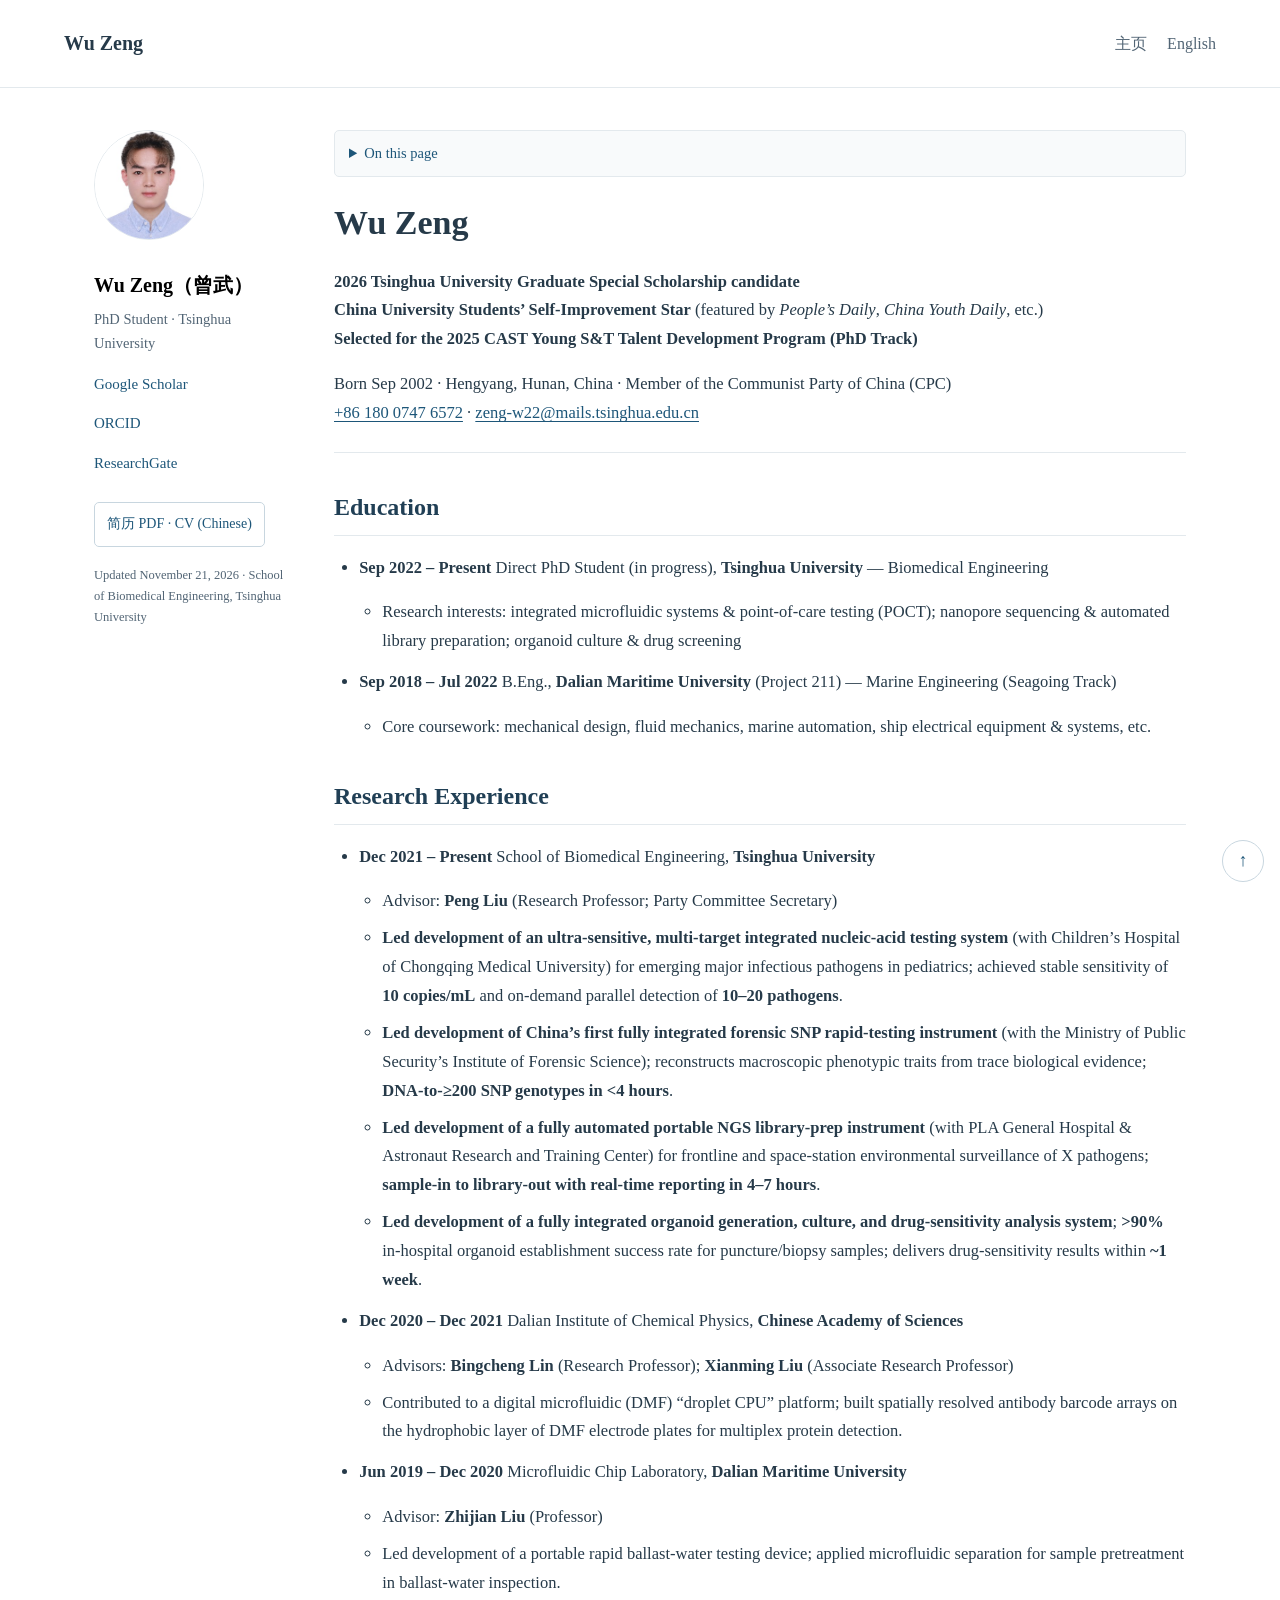
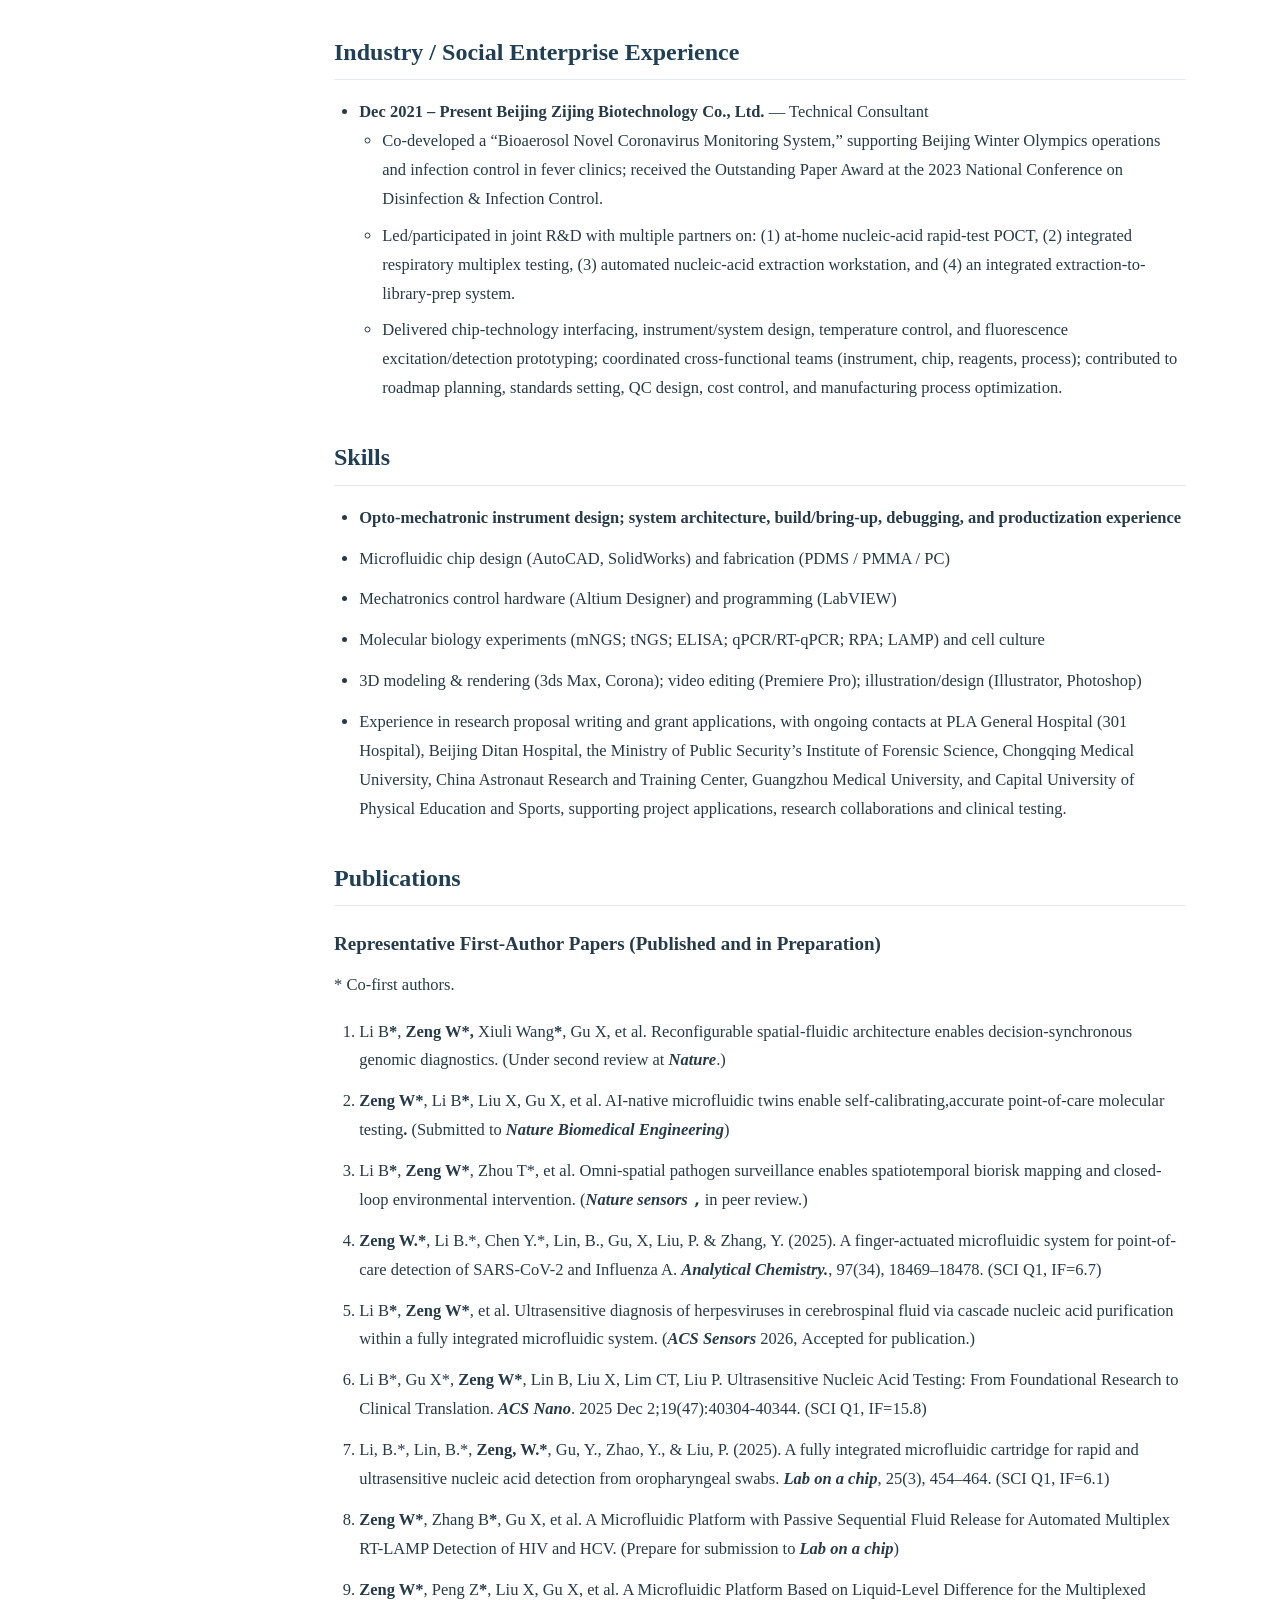
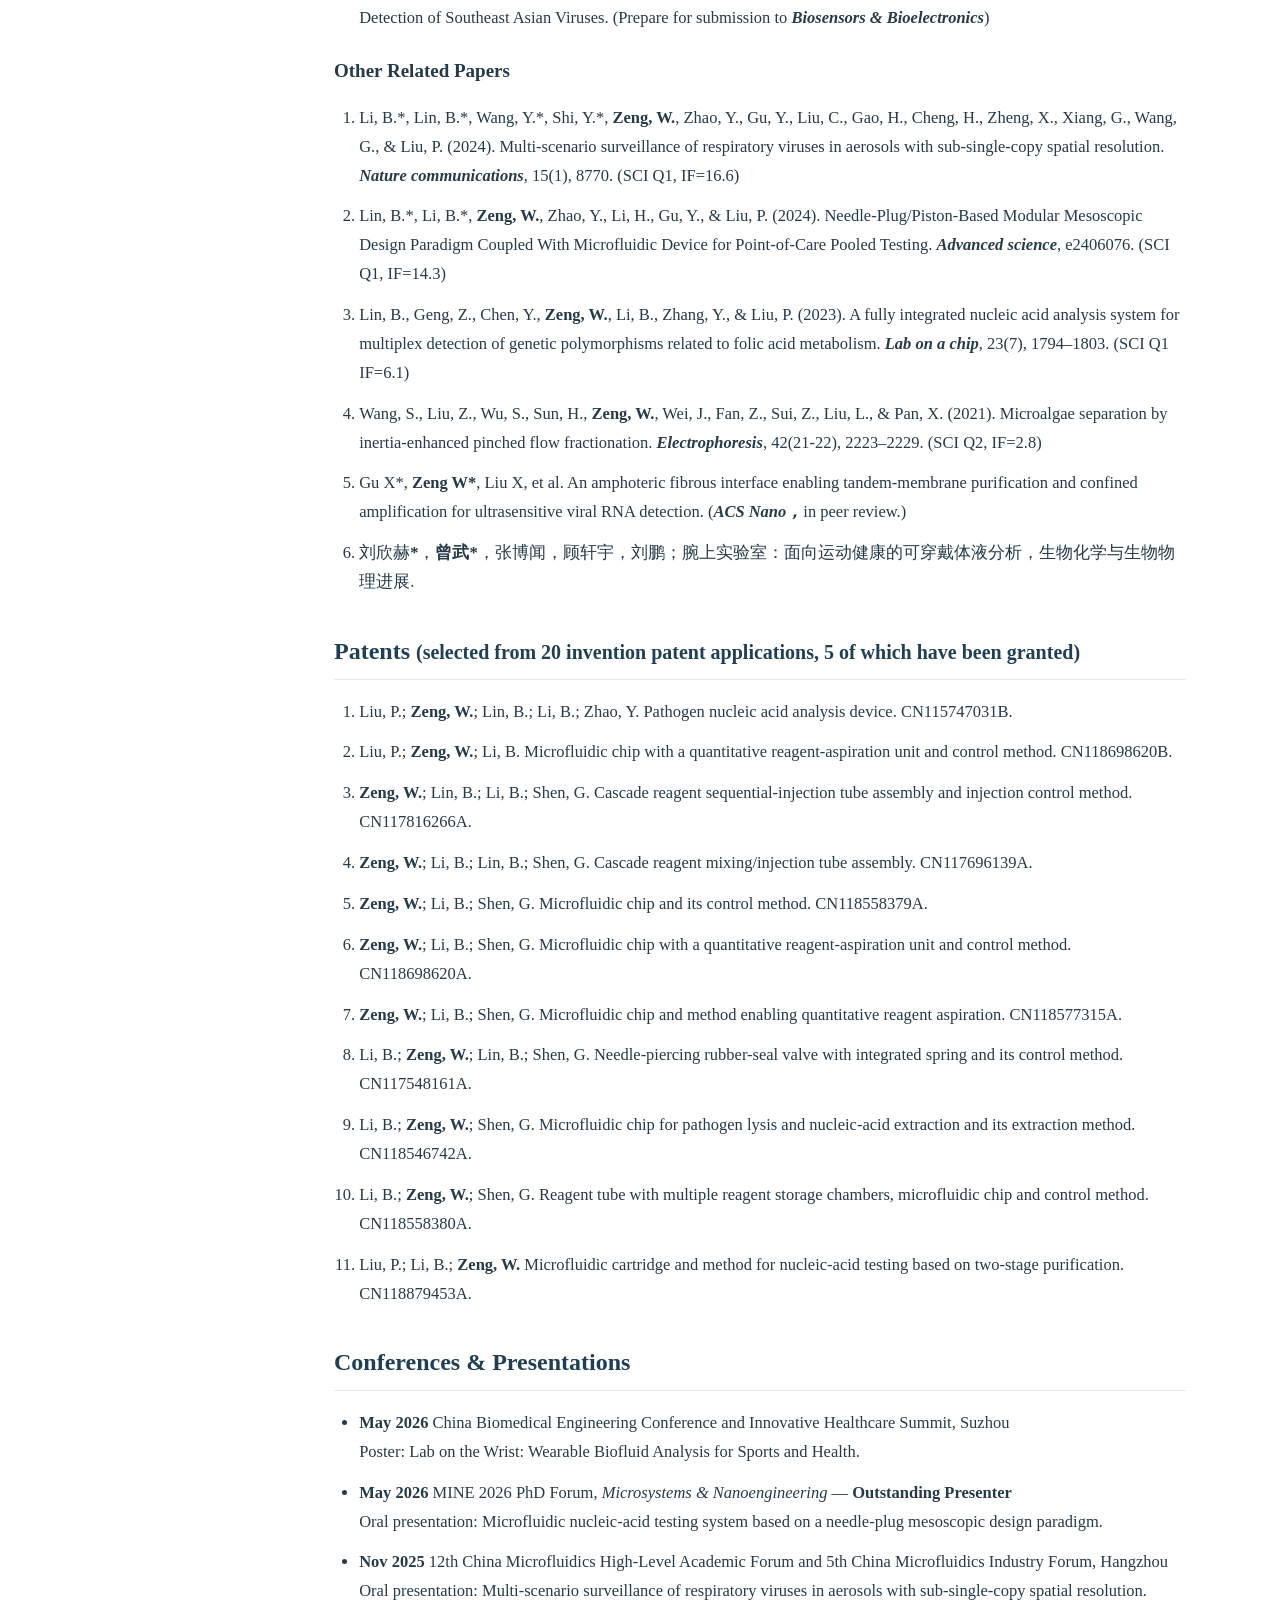
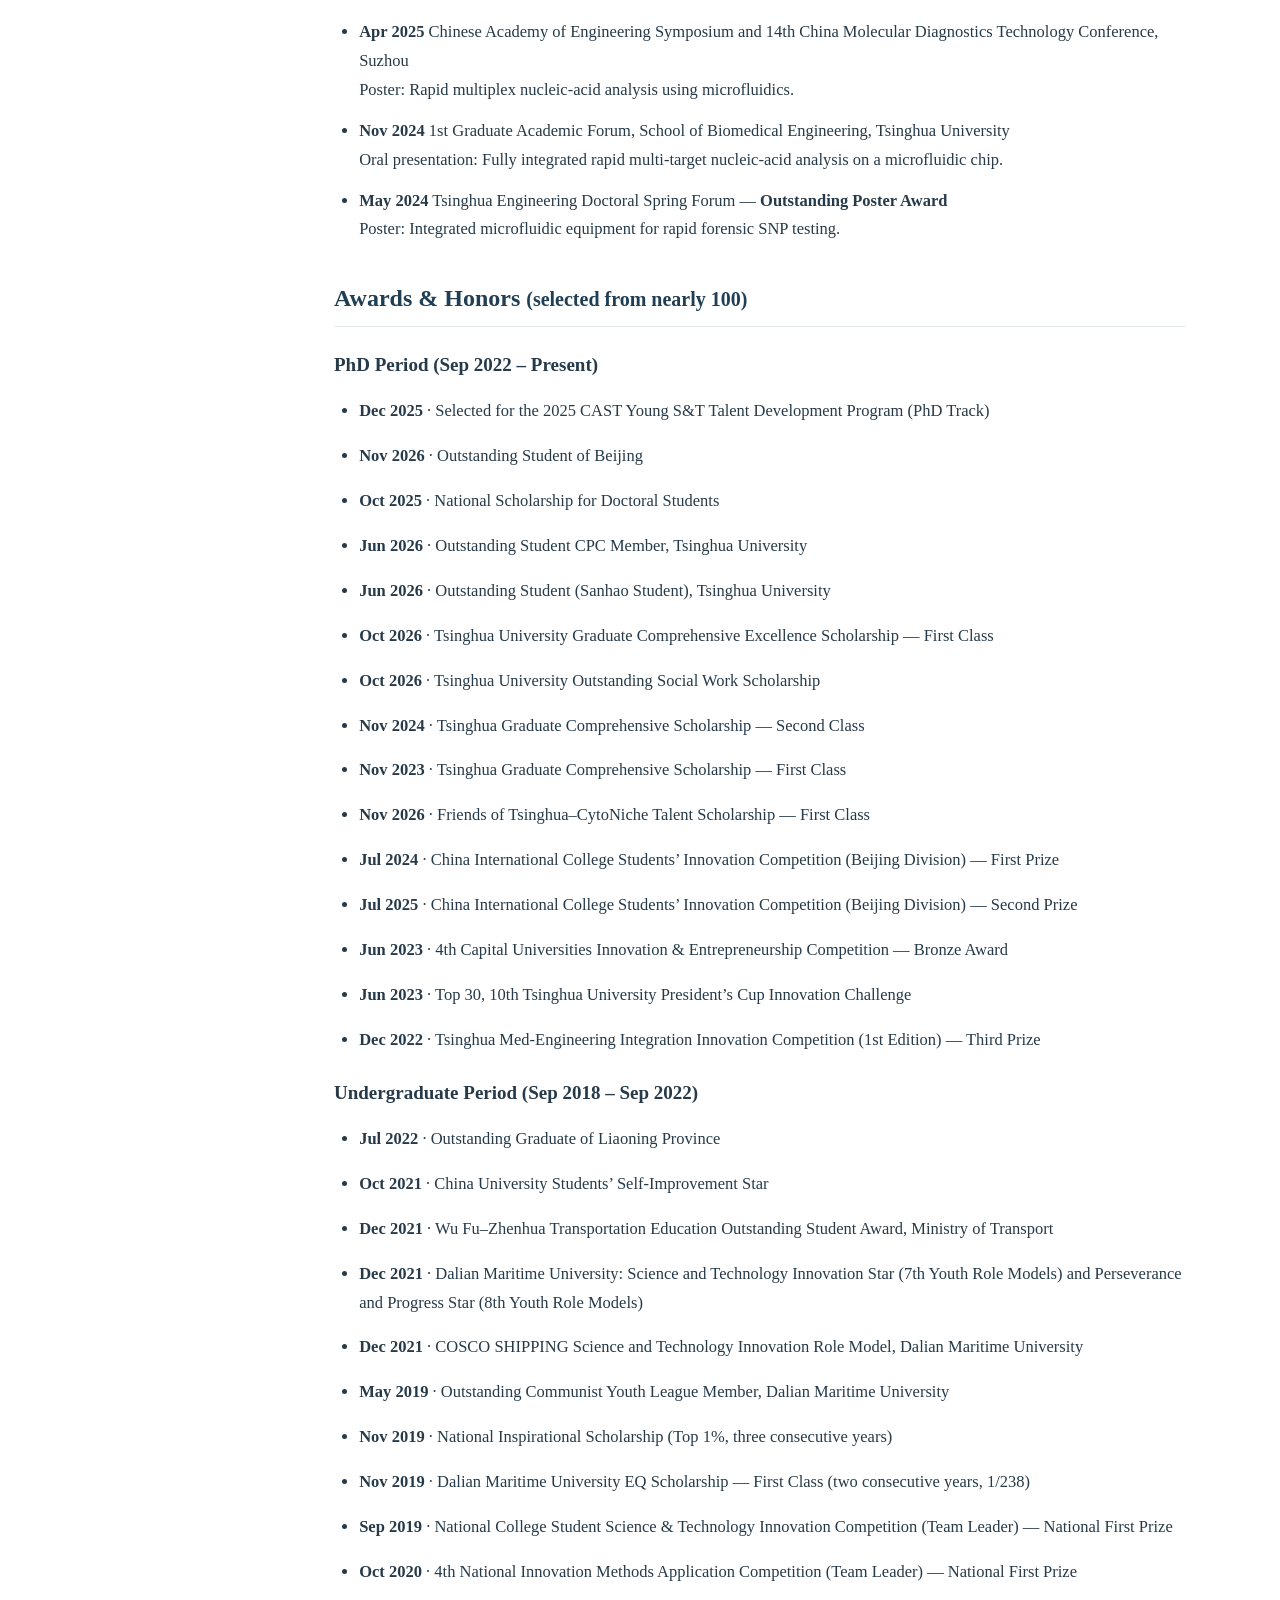
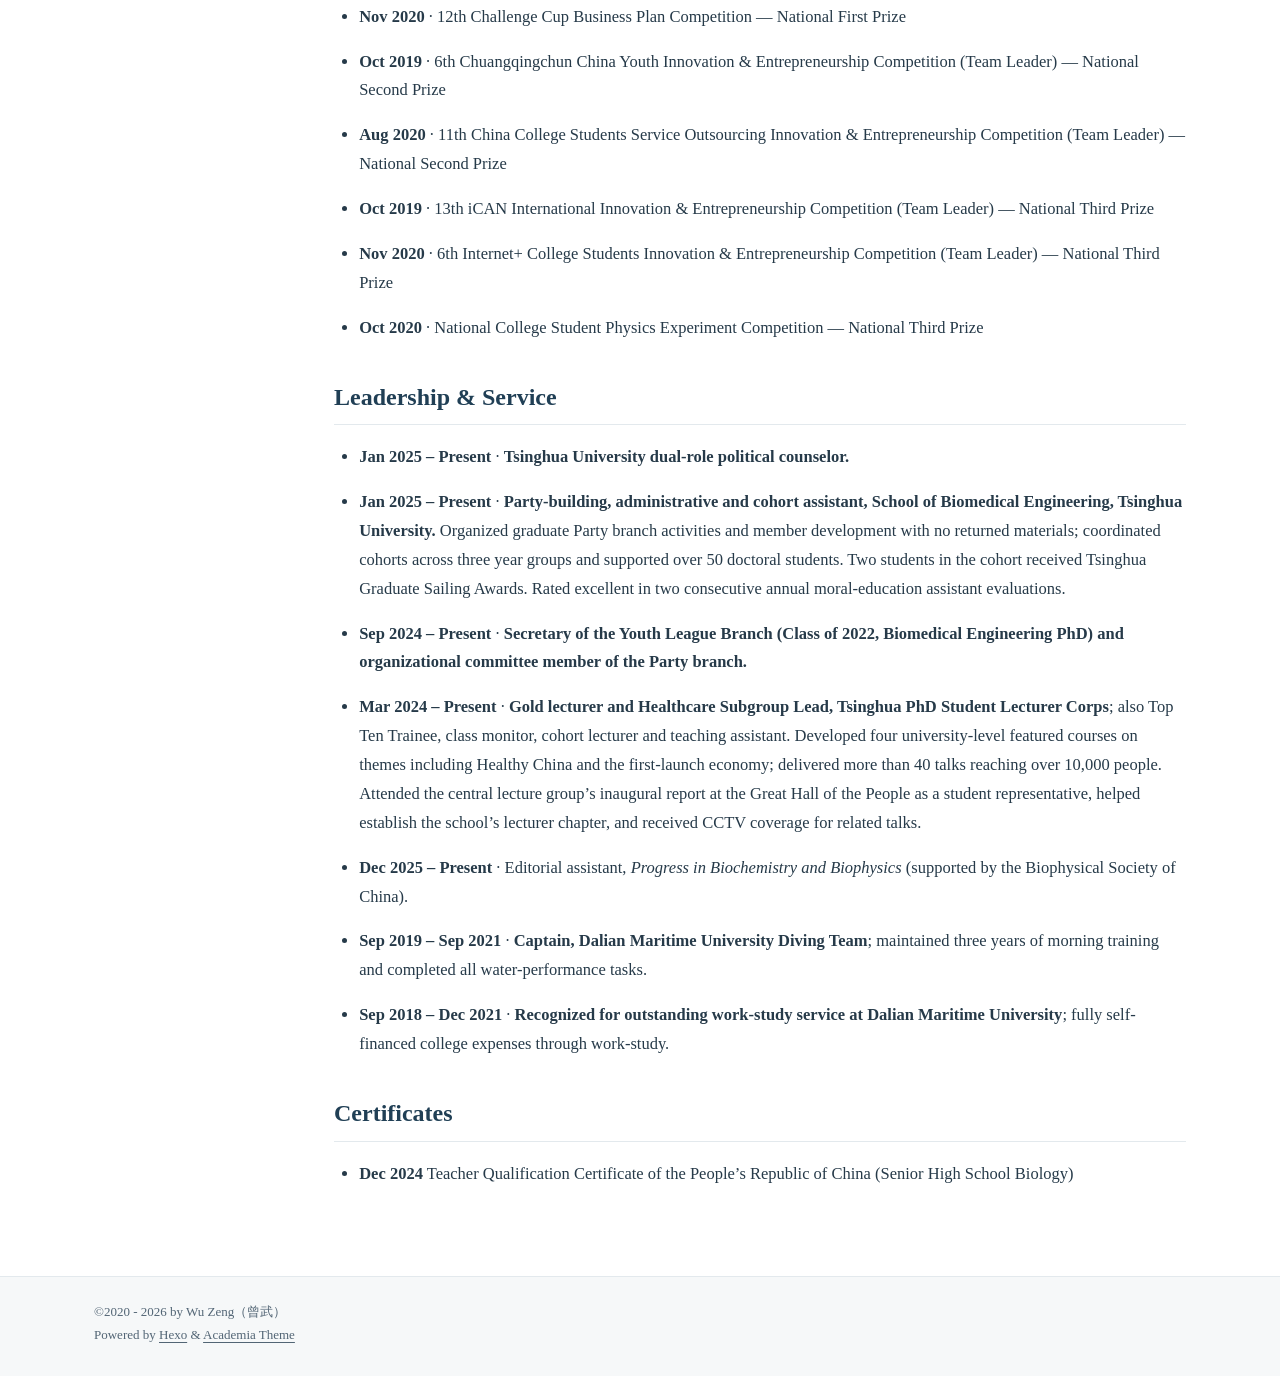
==== commit 090f074c: "Revise CytoNiche scholarship wording across the profile and CV" ====
--- a/About/index.html
+++ b/About/index.html
@@ -1,4 +1,4 @@
-<!DOCTYPE html><html lang="en"><head><meta charset="UTF-8"><meta http-equiv="X-UA-Compatible" content="IE=edge"><meta name="viewport" content="width=device-width, initial-scale=1"><title>Wu Zeng | Tsinghua University</title><meta name="author" content="Wu Zeng（曾武）"><meta name="description" content="Wu Zeng, PhD student in Biomedical Engineering at Tsinghua University. Research in microfluidics, molecular diagnostics, automated sequencing library preparation and organoids."><meta name="theme-color" content="#233e55"><meta name="referrer" content="strict-origin-when-cross-origin"><link rel="canonical" href="https://zengwu.cc/About/"><link rel="alternate" hreflang="zh-CN" href="https://zengwu.cc/"><link rel="alternate" hreflang="en" href="https://zengwu.cc/About/"><meta property="og:type" content="profile"><meta property="og:title" content="Wu Zeng | Tsinghua University"><meta property="og:description" content="Wu Zeng, PhD student in Biomedical Engineering at Tsinghua University. Research in microfluidics, molecular diagnostics, automated sequencing library preparation and organoids."><meta property="og:url" content="https://zengwu.cc/About/"><meta property="og:image" content="https://zengwu.cc/img/profile.png"><meta property="og:locale" content="en_US"><link rel="shortcut icon" href="/img/favicon.png"><link rel="stylesheet" href="/css/index.css"><link rel="stylesheet" href="/css/academic.css"></head><body id="top"><a class="skip-link" href="#main-content">Skip to content</a><header id="page_header"><div class="header_wrap"><div id="blog_name"><a class="blog_title" id="site-name" href="/">Wu Zeng</a></div><ul class="menus_items"><li class="menus_item"><a class="site-page" href="/"> 主页</a></li><li class="menus_item"><a class="site-page" href="/About/"> English</a></li></ul></div></header><main id="page_main"><div class="side-card sticky"><div class="card-wrap" itemscope itemtype="https://schema.org/Person"><div class="author-avatar"><img class="avatar-img" src="/img/profile.png" alt="曾武 Wu Zeng" width="110" height="110"></div><div class="author-discrip"><h3>Wu Zeng（曾武）</h3><p class="author-bio">PhD Student · Tsinghua University</p></div><div class="author-links"><ul class="social-links"><li><a class="e-social-link" href="https://scholar.google.com/citations?hl=zh-CN&amp;user=HeddSzEAAAAJ" target="_blank" rel="noopener noreferrer">Google Scholar</a></li><li><a class="e-social-link" href="https://orcid.org/0009-0006-3625-1698" target="_blank" rel="noopener noreferrer">ORCID</a></li><li><a class="e-social-link" href="https://www.researchgate.net/profile/Wu-Zeng-8?ev=hdr_xprf" target="_blank" rel="noopener noreferrer">ResearchGate</a></li></ul></div><a class="cv-links" href="/attaches/CV.pdf?v=03933e430756" target="_blank" rel="noopener">简历 PDF · CV (Chinese)</a><p class="profile-updated">Updated November 21, 2026 · School of Biomedical Engineering, Tsinghua University</p></div></div><div class="page" id="main-content" itemscope itemtype="https://schema.org/CreativeWork"><details class="page-toc"><summary>On this page</summary><nav aria-label="On this page"><ol class="toc"><li class="toc-item toc-level-2"><a class="toc-link" href="#Education"><span class="toc-text">Education</span></a></li><li class="toc-item toc-level-2"><a class="toc-link" href="#Research-Experience"><span class="toc-text">Research Experience</span></a></li><li class="toc-item toc-level-2"><a class="toc-link" href="#Industry-Social-Enterprise-Experience"><span class="toc-text">Industry &#x2F; Social Enterprise Experience</span></a></li><li class="toc-item toc-level-2"><a class="toc-link" href="#Skills"><span class="toc-text">Skills</span></a></li><li class="toc-item toc-level-2"><a class="toc-link" href="#Publications"><span class="toc-text">Publications</span></a></li><li class="toc-item toc-level-2"><a class="toc-link" href="#Patents"><span class="toc-text">Patents (selected from 20 invention patent applications, 5 of which have been granted)</span></a></li><li class="toc-item toc-level-2"><a class="toc-link" href="#Conferences-Presentations"><span class="toc-text">Conferences &amp; Presentations</span></a></li><li class="toc-item toc-level-2"><a class="toc-link" href="#Awards-Honors"><span class="toc-text">Awards &amp; Honors (selected from nearly 100)</span></a></li><li class="toc-item toc-level-2"><a class="toc-link" href="#Leadership-Service"><span class="toc-text">Leadership &amp; Service</span></a></li><li class="toc-item toc-level-2"><a class="toc-link" href="#Certificates"><span class="toc-text">Certificates</span></a></li></ol></nav></details><h1 class="page-title">Wu Zeng</h1><article><p><strong>2026 Tsinghua University Graduate Special Scholarship candidate</strong><br><strong>China University Students’ Self-Improvement Star</strong> (featured by <em>People’s Daily</em>, <em>China Youth Daily</em>, etc.)<br><strong>Selected for the 2025 CAST Young S&amp;T Talent Development Program (PhD Track)</strong></p>
+<!DOCTYPE html><html lang="en"><head><meta charset="UTF-8"><meta http-equiv="X-UA-Compatible" content="IE=edge"><meta name="viewport" content="width=device-width, initial-scale=1"><title>Wu Zeng | Tsinghua University</title><meta name="author" content="Wu Zeng（曾武）"><meta name="description" content="Wu Zeng, PhD student in Biomedical Engineering at Tsinghua University. Research in microfluidics, molecular diagnostics, automated sequencing library preparation and organoids."><meta name="theme-color" content="#233e55"><meta name="referrer" content="strict-origin-when-cross-origin"><link rel="canonical" href="https://zengwu.cc/About/"><link rel="alternate" hreflang="zh-CN" href="https://zengwu.cc/"><link rel="alternate" hreflang="en" href="https://zengwu.cc/About/"><meta property="og:type" content="profile"><meta property="og:title" content="Wu Zeng | Tsinghua University"><meta property="og:description" content="Wu Zeng, PhD student in Biomedical Engineering at Tsinghua University. Research in microfluidics, molecular diagnostics, automated sequencing library preparation and organoids."><meta property="og:url" content="https://zengwu.cc/About/"><meta property="og:image" content="https://zengwu.cc/img/profile.png"><meta property="og:locale" content="en_US"><link rel="shortcut icon" href="/img/favicon.png"><link rel="stylesheet" href="/css/index.css"><link rel="stylesheet" href="/css/academic.css"></head><body id="top"><a class="skip-link" href="#main-content">Skip to content</a><header id="page_header"><div class="header_wrap"><div id="blog_name"><a class="blog_title" id="site-name" href="/">Wu Zeng</a></div><ul class="menus_items"><li class="menus_item"><a class="site-page" href="/"> 主页</a></li><li class="menus_item"><a class="site-page" href="/About/"> English</a></li></ul></div></header><main id="page_main"><div class="side-card sticky"><div class="card-wrap" itemscope itemtype="https://schema.org/Person"><div class="author-avatar"><img class="avatar-img" src="/img/profile.png" alt="曾武 Wu Zeng" width="110" height="110"></div><div class="author-discrip"><h3>Wu Zeng（曾武）</h3><p class="author-bio">PhD Student · Tsinghua University</p></div><div class="author-links"><ul class="social-links"><li><a class="e-social-link" href="https://scholar.google.com/citations?hl=zh-CN&amp;user=HeddSzEAAAAJ" target="_blank" rel="noopener noreferrer">Google Scholar</a></li><li><a class="e-social-link" href="https://orcid.org/0009-0006-3625-1698" target="_blank" rel="noopener noreferrer">ORCID</a></li><li><a class="e-social-link" href="https://www.researchgate.net/profile/Wu-Zeng-8?ev=hdr_xprf" target="_blank" rel="noopener noreferrer">ResearchGate</a></li></ul></div><a class="cv-links" href="/attaches/CV.pdf?v=8d23fd2a8f31" target="_blank" rel="noopener">简历 PDF · CV (Chinese)</a><p class="profile-updated">Updated November 21, 2026 · School of Biomedical Engineering, Tsinghua University</p></div></div><div class="page" id="main-content" itemscope itemtype="https://schema.org/CreativeWork"><details class="page-toc"><summary>On this page</summary><nav aria-label="On this page"><ol class="toc"><li class="toc-item toc-level-2"><a class="toc-link" href="#Education"><span class="toc-text">Education</span></a></li><li class="toc-item toc-level-2"><a class="toc-link" href="#Research-Experience"><span class="toc-text">Research Experience</span></a></li><li class="toc-item toc-level-2"><a class="toc-link" href="#Industry-Social-Enterprise-Experience"><span class="toc-text">Industry &#x2F; Social Enterprise Experience</span></a></li><li class="toc-item toc-level-2"><a class="toc-link" href="#Skills"><span class="toc-text">Skills</span></a></li><li class="toc-item toc-level-2"><a class="toc-link" href="#Publications"><span class="toc-text">Publications</span></a></li><li class="toc-item toc-level-2"><a class="toc-link" href="#Patents"><span class="toc-text">Patents (selected from 20 invention patent applications, 5 of which have been granted)</span></a></li><li class="toc-item toc-level-2"><a class="toc-link" href="#Conferences-Presentations"><span class="toc-text">Conferences &amp; Presentations</span></a></li><li class="toc-item toc-level-2"><a class="toc-link" href="#Awards-Honors"><span class="toc-text">Awards &amp; Honors (selected from nearly 100)</span></a></li><li class="toc-item toc-level-2"><a class="toc-link" href="#Leadership-Service"><span class="toc-text">Leadership &amp; Service</span></a></li><li class="toc-item toc-level-2"><a class="toc-link" href="#Certificates"><span class="toc-text">Certificates</span></a></li></ol></nav></details><h1 class="page-title">Wu Zeng</h1><article><p><strong>2026 Tsinghua University Graduate Special Scholarship candidate</strong><br><strong>China University Students’ Self-Improvement Star</strong> (featured by <em>People’s Daily</em>, <em>China Youth Daily</em>, etc.)<br><strong>Selected for the 2025 CAST Young S&amp;T Talent Development Program (PhD Track)</strong></p>
 <p>Born Sep 2002 · Hengyang, Hunan, China · Member of the Communist Party of China (CPC)<br><a href="tel:+8618007476572">+86 180 0747 6572</a> · <a href="mailto:&#x7a;&#101;&#110;&#103;&#x2d;&#119;&#50;&#x32;&#64;&#109;&#97;&#105;&#108;&#115;&#x2e;&#116;&#x73;&#105;&#110;&#x67;&#x68;&#x75;&#x61;&#x2e;&#x65;&#100;&#x75;&#46;&#99;&#x6e;">zeng-w22@mails.tsinghua.edu.cn</a></p>
 <hr>
 <h2 id="Education"><a href="#Education" class="headerlink" title="Education"></a>Education</h2><ul>
@@ -116,7 +116,7 @@
 </li>
 <li><p><strong>Nov 2023</strong> · Tsinghua Graduate Comprehensive Scholarship — First Class</p>
 </li>
-<li><p><strong>Nov 2026</strong> · Friends of Tsinghua–CytoNiche Talent Scholarship (School of Biomedical Engineering) — recommended for First Prize in Academic Exchange after preliminary review</p>
+<li><p><strong>Nov 2026</strong> · Friends of Tsinghua–CytoNiche Talent Scholarship — First Class</p>
 </li>
 <li><p><strong>Jul 2024</strong> · China International College Students’ Innovation Competition (Beijing Division) — First Prize</p>
 </li>
